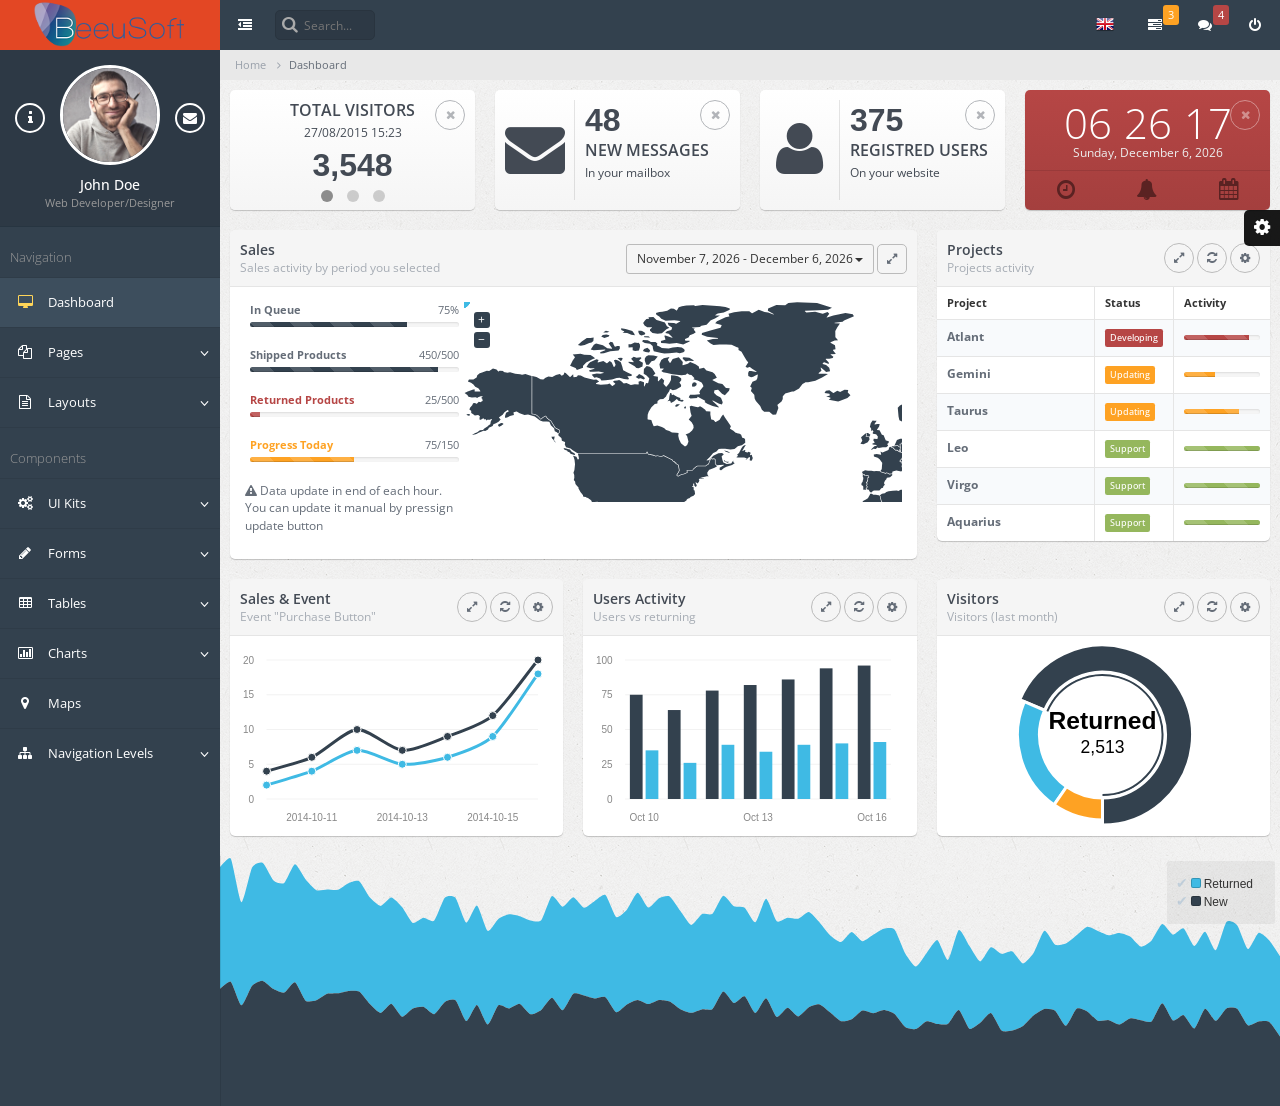
==== index.html @ 385577a8 ">" ====
<!DOCTYPE html>
<html lang="en">
    <head>        
        <!-- META SECTION -->
        <title>Atlant - Responsive Bootstrap Admin Template</title>            
        <meta http-equiv="Content-Type" content="text/html; charset=utf-8" />
        <meta http-equiv="X-UA-Compatible" content="IE=edge" />
        <meta name="viewport" content="width=device-width, initial-scale=1" />
        
        <link rel="icon" href="favicon.ico" type="image/x-icon" />
        <!-- END META SECTION -->
        
        <!-- CSS INCLUDE -->        
        <link rel="stylesheet" type="text/css" id="theme" href="css/theme-default.css"/>
        <!-- EOF CSS INCLUDE -->    
    </head>
    <body>
        <!-- START PAGE CONTAINER -->
        <div class="page-container">
            
            <!-- START PAGE SIDEBAR -->
            <div class="page-sidebar">
                <!-- START X-NAVIGATION -->
                <ul class="x-navigation">
                    <li class="xn-logo">
                        <a href="index.html">ATLANT</a>
                        <a href="#" class="x-navigation-control"></a>
                    </li>
                    <li class="xn-profile">
                        <a href="#" class="profile-mini">
                            <img src="assets/images/users/avatar.jpg" alt="John Doe"/>
                        </a>
                        <div class="profile">
                            <div class="profile-image">
                                <img src="assets/images/users/avatar.jpg" alt="John Doe"/>
                            </div>
                            <div class="profile-data">
                                <div class="profile-data-name">John Doe</div>
                                <div class="profile-data-title">Web Developer/Designer</div>
                            </div>
                            <div class="profile-controls">
                                <a href="pages-profile.html" class="profile-control-left"><span class="fa fa-info"></span></a>
                                <a href="pages-messages.html" class="profile-control-right"><span class="fa fa-envelope"></span></a>
                            </div>
                        </div>                                                                        
                    </li>
                    <li class="xn-title">Navigation</li>
                    <li class="active">
                        <a href="index.html"><span class="fa fa-desktop"></span> <span class="xn-text">Dashboard</span></a>                        
                    </li>                    
                    <li class="xn-openable">
                        <a href="#"><span class="fa fa-files-o"></span> <span class="xn-text">Pages</span></a>
                        <ul>
                            <li><a href="pages-gallery.html"><span class="fa fa-image"></span> Gallery</a></li>
                            <li><a href="pages-invoice.html"><span class="fa fa-dollar"></span> Invoice</a></li>
                            <li><a href="pages-edit-profile.html"><span class="fa fa-wrench"></span> Edit Profile</a></li>
                            <li><a href="pages-profile.html"><span class="fa fa-user"></span> Profile</a></li>
                            <li><a href="pages-address-book.html"><span class="fa fa-users"></span> Address Book</a></li>
                            <li class="xn-openable">
                                <a href="#"><span class="fa fa-clock-o"></span> Timeline</a>
                                <ul>
                                    <li><a href="pages-timeline.html"><span class="fa fa-align-center"></span> Default</a></li>
                                    <li><a href="pages-timeline-simple.html"><span class="fa fa-align-justify"></span> Full Width</a></li>
                                </ul>
                            </li>
                            <li class="xn-openable">
                                <a href="#"><span class="fa fa-envelope"></span> Mailbox</a>
                                <ul>
                                    <li><a href="pages-mailbox-inbox.html"><span class="fa fa-inbox"></span> Inbox</a></li>
                                    <li><a href="pages-mailbox-message.html"><span class="fa fa-file-text"></span> Message</a></li>
                                    <li><a href="pages-mailbox-compose.html"><span class="fa fa-pencil"></span> Compose</a></li>
                                </ul>
                            </li>
                            <li><a href="pages-messages.html"><span class="fa fa-comments"></span> Messages</a></li>
                            <li><a href="pages-calendar.html"><span class="fa fa-calendar"></span> Calendar</a></li>
                            <li><a href="pages-tasks.html"><span class="fa fa-edit"></span> Tasks</a></li>
                            <li><a href="pages-content-table.html"><span class="fa fa-columns"></span> Content Table</a></li>
                            <li><a href="pages-faq.html"><span class="fa fa-question-circle"></span> FAQ</a></li>
                            <li><a href="pages-search.html"><span class="fa fa-search"></span> Search</a></li>
                            <li class="xn-openable">
                                <a href="#"><span class="fa fa-file"></span> Blog</a>
                                
                                <ul>                                    
                                    <li><a href="pages-blog-list.html"><span class="fa fa-copy"></span> List of Posts</a></li>
                                    <li><a href="pages-blog-post.html"><span class="fa fa-file-o"></span>Single Post</a></li>
                                </ul>
                            </li>
                            <li><a href="pages-lock-screen.html"><span class="fa fa-lock"></span> Lock Screen</a></li>
                            <li class="xn-openable">
                                <a href="#"><span class="fa fa-sign-in"></span> Login</a>
                                <ul>                                                                        
                                    <li><a href="pages-login.html">Login v1</a></li>
                                    <li><a href="pages-login-v2.html">Login v2</a></li>
                                    <li><a href="pages-login-inside.html">Login v2 Inside</a></li>
                                    <li><a href="pages-login-website.html">Website Login</a></li>
                                    <li><a href="pages-login-website-light.html"> Website Login Light</a></li>
                                </ul>
                            </li>
                            <li class="xn-openable">
                                <a href="#"><span class="fa fa-plus"></span> Registration</a><div class="informer informer-danger">New!</div>
                                <ul>                                                                        
                                    <li><a href="pages-registration.html">Default</a></li>
                                    <li><a href="pages-registration-login.html">With Login</a></li>                                    
                                </ul>
                            </li>
                            <li><a href="pages-forgot-password.html"><span class="fa fa-question"></span> Forgot Password</a><div class="informer informer-danger">New!</div></li>                            
                            <li class="xn-openable">
                                <a href="#"><span class="fa fa-warning"></span> Error Pages</a>
                                <ul>                                    
                                    <li><a href="pages-error-404.html">Error 404 Sample 1</a></li>
                                    <li><a href="pages-error-404-2.html">Error 404 Sample 2</a></li>
                                    <li><a href="pages-error-500.html"> Error 500</a></li>
                                </ul>
                            </li>                            
                        </ul>
                    </li>
                    <li class="xn-openable">
                        <a href="#"><span class="fa fa-file-text-o"></span> <span class="xn-text">Layouts</span></a>
                        <ul>
                            <li><a href="layout-boxed.html">Boxed</a></li>
                            <li><a href="layout-nav-toggled.html">Navigation Toggled</a></li>
                            <li><a href="layout-nav-toggled-hover.html">Nav Toggled (Hover)</a></li>
                            <li><a href="layout-nav-toggled-item-hover.html">Nav Toggled (Item Hover)</a></li>
                            <li><a href="layout-nav-top.html">Navigation Top</a></li>
                            <li><a href="layout-nav-right.html">Navigation Right</a></li>
                            <li><a href="layout-nav-top-fixed.html">Top Navigation Fixed</a></li>
                            <li><a href="layout-nav-custom.html">Custom Navigation</a></li>
                            <li><a href="layout-nav-top-custom.html">Custom Top Navigation</a></li>
                            <li><a href="layout-frame-left.html">Frame Left Column</a></li>
                            <li><a href="layout-frame-right.html">Frame Right Column</a></li>
                            <li><a href="layout-search-left.html">Search Left Side</a></li>
                            <li><a href="layout-page-sidebar.html">Page Sidebar</a></li>
                            <li><a href="layout-page-loading.html">Page Loading</a></li>
                            <li><a href="layout-rtl.html">Layout RTL</a></li>
                            <li><a href="layout-tabbed.html">Page Tabbed</a><div class="informer informer-danger">New!</div></li>
                            <li><a href="layout-custom-header.html">Custom Header</a><div class="informer informer-danger">New!</div></li>
                            <li><a href="layout-adaptive-panels.html">Adaptive Panels</a><div class="informer informer-danger">New!</div></li>                            
                            <li><a href="blank.html">Blank Page</a></li>
                        </ul>
                    </li>
                    <li class="xn-title">Components</li>
                    <li class="xn-openable">
                        <a href="#"><span class="fa fa-cogs"></span> <span class="xn-text">UI Kits</span></a>                        
                        <ul>
                            <li><a href="ui-widgets.html"><span class="fa fa-heart"></span> Widgets</a></li>                            
                            <li><a href="ui-elements.html"><span class="fa fa-cogs"></span> Elements</a></li>
                            <li><a href="ui-buttons.html"><span class="fa fa-square-o"></span> Buttons</a></li>                            
                            <li><a href="ui-panels.html"><span class="fa fa-pencil-square-o"></span> Panels</a></li>
                            <li><a href="ui-icons.html"><span class="fa fa-magic"></span> Icons</a><div class="informer informer-warning">+679</div></li>
                            <li><a href="ui-typography.html"><span class="fa fa-pencil"></span> Typography</a></li>
                            <li><a href="ui-portlet.html"><span class="fa fa-th"></span> Portlet</a></li>
                            <li><a href="ui-sliders.html"><span class="fa fa-arrows-h"></span> Sliders</a></li>
                            <li><a href="ui-alerts-popups.html"><span class="fa fa-warning"></span> Alerts & Popups</a></li>                            
                            <li><a href="ui-lists.html"><span class="fa fa-list-ul"></span> Lists</a></li>
                            <li><a href="ui-tour.html"><span class="fa fa-random"></span> Tour</a></li>
                            <li><a href="ui-nestable.html"><span class="fa fa-sitemap"></span> Nestable List</a></li>
                            <li><a href="ui-autocomplete.html"><span class="fa fa-search-plus"></span> Autocomplete</a></li>
                            <li><a href="ui-slide-menu.html"><span class="fa fa-angle-right"></span> Slide Menu</a><div class="informer informer-danger">New!</div></li>
                        </ul>
                    </li>                    
                    <li class="xn-openable">
                        <a href="#"><span class="fa fa-pencil"></span> <span class="xn-text">Forms</span></a>
                        <ul>
                            <li class="xn-openable">
                                <a href="form-layouts-two-column.html"><span class="fa fa-tasks"></span> Form Layouts</a>                                
                                <ul>
                                    <li><a href="form-layouts-one-column.html"><span class="fa fa-align-justify"></span> One Column</a></li>
                                    <li><a href="form-layouts-two-column.html"><span class="fa fa-th-large"></span> Two Column</a></li>
                                    <li><a href="form-layouts-tabbed.html"><span class="fa fa-table"></span> Tabbed</a></li>
                                    <li><a href="form-layouts-separated.html"><span class="fa fa-th-list"></span> Separated Rows</a></li>
                                </ul> 
                            </li>
                            <li><a href="form-elements.html"><span class="fa fa-file-text-o"></span> Elements</a></li>
                            <li><a href="form-validation.html"><span class="fa fa-list-alt"></span> Validation</a></li>
                            <li><a href="form-wizards.html"><span class="fa fa-arrow-right"></span> Wizards</a></li>
                            <li><a href="form-editors.html"><span class="fa fa-text-width"></span> WYSIWYG Editors</a></li>
                            <li><a href="form-file-handling.html"><span class="fa fa-floppy-o"></span> File Handling</a></li>
                        </ul>
                    </li>
                    <li class="xn-openable">
                        <a href="tables.html"><span class="fa fa-table"></span> <span class="xn-text">Tables</span></a>
                        <ul>                            
                            <li><a href="table-basic.html"><span class="fa fa-align-justify"></span> Basic</a></li>
                            <li><a href="table-datatables.html"><span class="fa fa-sort-alpha-desc"></span> Data Tables</a></li>
                            <li><a href="table-export.html"><span class="fa fa-download"></span> Export Tables</a></li>                            
                        </ul>
                    </li>
                    <li class="xn-openable">
                        <a href="#"><span class="fa fa-bar-chart-o"></span> <span class="xn-text">Charts</span></a>
                        <ul>
                            <li><a href="charts-morris.html">Morris</a></li>
                            <li><a href="charts-nvd3.html">NVD3</a></li>
                            <li><a href="charts-rickshaw.html">Rickshaw</a></li>
                            <li><a href="charts-other.html">Other</a></li>
                        </ul>
                    </li>                    
                    <li>
                        <a href="maps.html"><span class="fa fa-map-marker"></span> <span class="xn-text">Maps</span></a>
                    </li>                    
                    <li class="xn-openable">
                        <a href="#"><span class="fa fa-sitemap"></span> <span class="xn-text">Navigation Levels</span></a>
                        <ul>                            
                            <li class="xn-openable">
                                <a href="#">Second Level</a>
                                <ul>
                                    <li class="xn-openable">
                                        <a href="#">Third Level</a>
                                        <ul>
                                            <li class="xn-openable">
                                                <a href="#">Fourth Level</a>
                                                <ul>
                                                    <li><a href="#">Fifth Level</a></li>
                                                </ul>
                                            </li>
                                        </ul>
                                    </li>
                                </ul>
                            </li>                            
                        </ul>
                    </li>
                    
                </ul>
                <!-- END X-NAVIGATION -->
            </div>
            <!-- END PAGE SIDEBAR -->
            
            <!-- PAGE CONTENT -->
            <div class="page-content">
                
                <!-- START X-NAVIGATION VERTICAL -->
                <ul class="x-navigation x-navigation-horizontal x-navigation-panel">
                    <!-- TOGGLE NAVIGATION -->
                    <li class="xn-icon-button">
                        <a href="#" class="x-navigation-minimize"><span class="fa fa-dedent"></span></a>
                    </li>
                    <!-- END TOGGLE NAVIGATION -->
                    <!-- SEARCH -->
                    <li class="xn-search">
                        <form role="form">
                            <input type="text" name="search" placeholder="Search..."/>
                        </form>
                    </li>   
                    <!-- END SEARCH -->                    
                    <!-- POWER OFF -->
                    <li class="xn-icon-button pull-right last">
                        <a href="#"><span class="fa fa-power-off"></span></a>
                        <ul class="xn-drop-left animated zoomIn">
                            <li><a href="pages-lock-screen.html"><span class="fa fa-lock"></span> Lock Screen</a></li>
                            <li><a href="#" class="mb-control" data-box="#mb-signout"><span class="fa fa-sign-out"></span> Sign Out</a></li>
                        </ul>                        
                    </li> 
                    <!-- END POWER OFF -->                    
                    <!-- MESSAGES -->
                    <li class="xn-icon-button pull-right">
                        <a href="#"><span class="fa fa-comments"></span></a>
                        <div class="informer informer-danger">4</div>
                        <div class="panel panel-primary animated zoomIn xn-drop-left xn-panel-dragging">
                            <div class="panel-heading">
                                <h3 class="panel-title"><span class="fa fa-comments"></span> Messages</h3>                                
                                <div class="pull-right">
                                    <span class="label label-danger">4 new</span>
                                </div>
                            </div>
                            <div class="panel-body list-group list-group-contacts scroll" style="height: 200px;">
                                <a href="#" class="list-group-item">
                                    <div class="list-group-status status-online"></div>
                                    <img src="assets/images/users/user2.jpg" class="pull-left" alt="John Doe"/>
                                    <span class="contacts-title">John Doe</span>
                                    <p>Praesent placerat tellus id augue condimentum</p>
                                </a>
                                <a href="#" class="list-group-item">
                                    <div class="list-group-status status-away"></div>
                                    <img src="assets/images/users/user.jpg" class="pull-left" alt="Dmitry Ivaniuk"/>
                                    <span class="contacts-title">Dmitry Ivaniuk</span>
                                    <p>Donec risus sapien, sagittis et magna quis</p>
                                </a>
                                <a href="#" class="list-group-item">
                                    <div class="list-group-status status-away"></div>
                                    <img src="assets/images/users/user3.jpg" class="pull-left" alt="Nadia Ali"/>
                                    <span class="contacts-title">Nadia Ali</span>
                                    <p>Mauris vel eros ut nunc rhoncus cursus sed</p>
                                </a>
                                <a href="#" class="list-group-item">
                                    <div class="list-group-status status-offline"></div>
                                    <img src="assets/images/users/user6.jpg" class="pull-left" alt="Darth Vader"/>
                                    <span class="contacts-title">Darth Vader</span>
                                    <p>I want my money back!</p>
                                </a>
                            </div>     
                            <div class="panel-footer text-center">
                                <a href="pages-messages.html">Show all messages</a>
                            </div>                            
                        </div>                        
                    </li>
                    <!-- END MESSAGES -->
                    <!-- TASKS -->
                    <li class="xn-icon-button pull-right">
                        <a href="#"><span class="fa fa-tasks"></span></a>
                        <div class="informer informer-warning">3</div>
                        <div class="panel panel-primary animated zoomIn xn-drop-left xn-panel-dragging">
                            <div class="panel-heading">
                                <h3 class="panel-title"><span class="fa fa-tasks"></span> Tasks</h3>                                
                                <div class="pull-right">
                                    <span class="label label-warning">3 active</span>
                                </div>
                            </div>
                            <div class="panel-body list-group scroll" style="height: 200px;">                                
                                <a class="list-group-item" href="#">
                                    <strong>Phasellus augue arcu, elementum</strong>
                                    <div class="progress progress-small progress-striped active">
                                        <div class="progress-bar progress-bar-danger" role="progressbar" aria-valuenow="50" aria-valuemin="0" aria-valuemax="100" style="width: 50%;">50%</div>
                                    </div>
                                    <small class="text-muted">John Doe, 25 Sep 2015 / 50%</small>
                                </a>
                                <a class="list-group-item" href="#">
                                    <strong>Aenean ac cursus</strong>
                                    <div class="progress progress-small progress-striped active">
                                        <div class="progress-bar progress-bar-warning" role="progressbar" aria-valuenow="80" aria-valuemin="0" aria-valuemax="100" style="width: 80%;">80%</div>
                                    </div>
                                    <small class="text-muted">Dmitry Ivaniuk, 24 Sep 2015 / 80%</small>
                                </a>
                                <a class="list-group-item" href="#">
                                    <strong>Lorem ipsum dolor</strong>
                                    <div class="progress progress-small progress-striped active">
                                        <div class="progress-bar progress-bar-success" role="progressbar" aria-valuenow="95" aria-valuemin="0" aria-valuemax="100" style="width: 95%;">95%</div>
                                    </div>
                                    <small class="text-muted">John Doe, 23 Sep 2015 / 95%</small>
                                </a>
                                <a class="list-group-item" href="#">
                                    <strong>Cras suscipit ac quam at tincidunt.</strong>
                                    <div class="progress progress-small">
                                        <div class="progress-bar" role="progressbar" aria-valuenow="100" aria-valuemin="0" aria-valuemax="100" style="width: 100%;">100%</div>
                                    </div>
                                    <small class="text-muted">John Doe, 21 Sep 2015 /</small><small class="text-success"> Done</small>
                                </a>                                
                            </div>     
                            <div class="panel-footer text-center">
                                <a href="pages-tasks.html">Show all tasks</a>
                            </div>                            
                        </div>                        
                    </li>
                    <!-- END TASKS -->
                    <!-- LANG BAR -->
                    <li class="xn-icon-button pull-right">
                        <a href="#"><span class="flag flag-gb"></span></a>
                        <ul class="xn-drop-left xn-drop-white animated zoomIn">
                            <li><a href="#"><span class="flag flag-gb"></span> English</a></li>
                            <li><a href="#"><span class="flag flag-de"></span> Deutsch</a></li>
                            <li><a href="#"><span class="flag flag-cn"></span> Chinese</a></li>
                        </ul>                        
                    </li> 
                    <!-- END LANG BAR -->
                </ul>
                <!-- END X-NAVIGATION VERTICAL -->                     

                <!-- START BREADCRUMB -->
                <ul class="breadcrumb">
                    <li><a href="#">Home</a></li>                    
                    <li class="active">Dashboard</li>
                </ul>
                <!-- END BREADCRUMB -->                       
                
                <!-- PAGE CONTENT WRAPPER -->
                <div class="page-content-wrap">
                    
                    <!-- START WIDGETS -->                    
                    <div class="row">
                        <div class="col-md-3">
                            
                            <!-- START WIDGET SLIDER -->
                            <div class="widget widget-default widget-carousel">
                                <div class="owl-carousel" id="owl-example">
                                    <div>                                    
                                        <div class="widget-title">Total Visitors</div>                                                                        
                                        <div class="widget-subtitle">27/08/2015 15:23</div>
                                        <div class="widget-int">3,548</div>
                                    </div>
                                    <div>                                    
                                        <div class="widget-title">Returned</div>
                                        <div class="widget-subtitle">Visitors</div>
                                        <div class="widget-int">1,695</div>
                                    </div>
                                    <div>                                    
                                        <div class="widget-title">New</div>
                                        <div class="widget-subtitle">Visitors</div>
                                        <div class="widget-int">1,977</div>
                                    </div>
                                </div>                            
                                <div class="widget-controls">                                
                                    <a href="#" class="widget-control-right widget-remove" data-toggle="tooltip" data-placement="top" title="Remove Widget"><span class="fa fa-times"></span></a>
                                </div>                             
                            </div>         
                            <!-- END WIDGET SLIDER -->
                            
                        </div>
                        <div class="col-md-3">
                            
                            <!-- START WIDGET MESSAGES -->
                            <div class="widget widget-default widget-item-icon" onclick="location.href='pages-messages.html';">
                                <div class="widget-item-left">
                                    <span class="fa fa-envelope"></span>
                                </div>                             
                                <div class="widget-data">
                                    <div class="widget-int num-count">48</div>
                                    <div class="widget-title">New messages</div>
                                    <div class="widget-subtitle">In your mailbox</div>
                                </div>      
                                <div class="widget-controls">                                
                                    <a href="#" class="widget-control-right widget-remove" data-toggle="tooltip" data-placement="top" title="Remove Widget"><span class="fa fa-times"></span></a>
                                </div>
                            </div>                            
                            <!-- END WIDGET MESSAGES -->
                            
                        </div>
                        <div class="col-md-3">
                            
                            <!-- START WIDGET REGISTRED -->
                            <div class="widget widget-default widget-item-icon" onclick="location.href='pages-address-book.html';">
                                <div class="widget-item-left">
                                    <span class="fa fa-user"></span>
                                </div>
                                <div class="widget-data">
                                    <div class="widget-int num-count">375</div>
                                    <div class="widget-title">Registred users</div>
                                    <div class="widget-subtitle">On your website</div>
                                </div>
                                <div class="widget-controls">                                
                                    <a href="#" class="widget-control-right widget-remove" data-toggle="tooltip" data-placement="top" title="Remove Widget"><span class="fa fa-times"></span></a>
                                </div>                            
                            </div>                            
                            <!-- END WIDGET REGISTRED -->
                            
                        </div>
                        <div class="col-md-3">
                            
                            <!-- START WIDGET CLOCK -->
                            <div class="widget widget-danger widget-padding-sm">
                                <div class="widget-big-int plugin-clock">00:00</div>                            
                                <div class="widget-subtitle plugin-date">Loading...</div>
                                <div class="widget-controls">                                
                                    <a href="#" class="widget-control-right widget-remove" data-toggle="tooltip" data-placement="left" title="Remove Widget"><span class="fa fa-times"></span></a>
                                </div>                            
                                <div class="widget-buttons widget-c3">
                                    <div class="col">
                                        <a href="#"><span class="fa fa-clock-o"></span></a>
                                    </div>
                                    <div class="col">
                                        <a href="#"><span class="fa fa-bell"></span></a>
                                    </div>
                                    <div class="col">
                                        <a href="#"><span class="fa fa-calendar"></span></a>
                                    </div>
                                </div>                            
                            </div>                        
                            <!-- END WIDGET CLOCK -->
                            
                        </div>
                    </div>
                    <!-- END WIDGETS -->                    
                    
                    <div class="row">
                        <div class="col-md-8">
                            
                            <!-- START SALES BLOCK -->
                            <div class="panel panel-default">
                                <div class="panel-heading">
                                    <div class="panel-title-box">
                                        <h3>Sales</h3>
                                        <span>Sales activity by period you selected</span>
                                    </div>                                     
                                    <ul class="panel-controls panel-controls-title">                                        
                                        <li>
                                            <div id="reportrange" class="dtrange">                                            
                                                <span></span><b class="caret"></b>
                                            </div>                                     
                                        </li>                                
                                        <li><a href="#" class="panel-fullscreen rounded"><span class="fa fa-expand"></span></a></li>
                                    </ul>                                    
                                    
                                </div>
                                <div class="panel-body">                                    
                                    <div class="row stacked">
                                        <div class="col-md-4">                                            
                                            <div class="progress-list">                                               
                                                <div class="pull-left"><strong>In Queue</strong></div>
                                                <div class="pull-right">75%</div>                                                
                                                <div class="progress progress-small progress-striped active">
                                                    <div class="progress-bar progress-bar-primary" role="progressbar" aria-valuenow="50" aria-valuemin="0" aria-valuemax="100" style="width: 75%;">75%</div>
                                                </div>
                                            </div>
                                            <div class="progress-list">                                               
                                                <div class="pull-left"><strong>Shipped Products</strong></div>
                                                <div class="pull-right">450/500</div>                                                
                                                <div class="progress progress-small progress-striped active">
                                                    <div class="progress-bar progress-bar-primary" role="progressbar" aria-valuenow="50" aria-valuemin="0" aria-valuemax="100" style="width: 90%;">90%</div>
                                                </div>
                                            </div>
                                            <div class="progress-list">                                               
                                                <div class="pull-left"><strong class="text-danger">Returned Products</strong></div>
                                                <div class="pull-right">25/500</div>                                                
                                                <div class="progress progress-small progress-striped active">
                                                    <div class="progress-bar progress-bar-danger" role="progressbar" aria-valuenow="50" aria-valuemin="0" aria-valuemax="100" style="width: 5%;">5%</div>
                                                </div>
                                            </div>
                                            <div class="progress-list">                                               
                                                <div class="pull-left"><strong class="text-warning">Progress Today</strong></div>
                                                <div class="pull-right">75/150</div>                                                
                                                <div class="progress progress-small progress-striped active">
                                                    <div class="progress-bar progress-bar-warning" role="progressbar" aria-valuenow="50" aria-valuemin="0" aria-valuemax="100" style="width: 50%;">50%</div>
                                                </div>
                                            </div>
                                            <p><span class="fa fa-warning"></span> Data update in end of each hour. You can update it manual by pressign update button</p>
                                        </div>
                                        <div class="col-md-8">
                                            <div id="dashboard-map-seles" style="width: 100%; height: 200px"></div>
                                        </div>
                                    </div>                                    
                                </div>
                            </div>
                            <!-- END SALES BLOCK -->
                            
                        </div>
                        <div class="col-md-4">
                            
                            <!-- START PROJECTS BLOCK -->
                            <div class="panel panel-default">
                                <div class="panel-heading">
                                    <div class="panel-title-box">
                                        <h3>Projects</h3>
                                        <span>Projects activity</span>
                                    </div>                                    
                                    <ul class="panel-controls" style="margin-top: 2px;">
                                        <li><a href="#" class="panel-fullscreen"><span class="fa fa-expand"></span></a></li>
                                        <li><a href="#" class="panel-refresh"><span class="fa fa-refresh"></span></a></li>
                                        <li class="dropdown">
                                            <a href="#" class="dropdown-toggle" data-toggle="dropdown"><span class="fa fa-cog"></span></a>                                        
                                            <ul class="dropdown-menu">
                                                <li><a href="#" class="panel-collapse"><span class="fa fa-angle-down"></span> Collapse</a></li>
                                                <li><a href="#" class="panel-remove"><span class="fa fa-times"></span> Remove</a></li>
                                            </ul>                                        
                                        </li>                                        
                                    </ul>
                                </div>
                                <div class="panel-body panel-body-table">
                                    
                                    <div class="table-responsive">
                                        <table class="table table-bordered table-striped">
                                            <thead>
                                                <tr>
                                                    <th width="50%">Project</th>
                                                    <th width="20%">Status</th>
                                                    <th width="30%">Activity</th>
                                                </tr>
                                            </thead>
                                            <tbody>
                                                <tr>
                                                    <td><strong>Atlant</strong></td>
                                                    <td><span class="label label-danger">Developing</span></td>
                                                    <td>
                                                        <div class="progress progress-small progress-striped active">
                                                            <div class="progress-bar progress-bar-danger" role="progressbar" aria-valuenow="50" aria-valuemin="0" aria-valuemax="100" style="width: 85%;">85%</div>
                                                        </div>
                                                    </td>
                                                </tr>
                                                <tr>
                                                    <td><strong>Gemini</strong></td>
                                                    <td><span class="label label-warning">Updating</span></td>
                                                    <td>
                                                        <div class="progress progress-small progress-striped active">
                                                            <div class="progress-bar progress-bar-warning" role="progressbar" aria-valuenow="50" aria-valuemin="0" aria-valuemax="100" style="width: 40%;">40%</div>
                                                        </div>
                                                    </td>
                                                </tr>                                                
                                                <tr>
                                                    <td><strong>Taurus</strong></td>
                                                    <td><span class="label label-warning">Updating</span></td>
                                                    <td>
                                                        <div class="progress progress-small progress-striped active">
                                                            <div class="progress-bar progress-bar-warning" role="progressbar" aria-valuenow="50" aria-valuemin="0" aria-valuemax="100" style="width: 72%;">72%</div>
                                                        </div>
                                                    </td>
                                                </tr>
                                                <tr>
                                                    <td><strong>Leo</strong></td>
                                                    <td><span class="label label-success">Support</span></td>
                                                    <td>
                                                        <div class="progress progress-small progress-striped active">
                                                            <div class="progress-bar progress-bar-success" role="progressbar" aria-valuenow="50" aria-valuemin="0" aria-valuemax="100" style="width: 100%;">100%</div>
                                                        </div>
                                                    </td>
                                                </tr>
                                                <tr>
                                                    <td><strong>Virgo</strong></td>
                                                    <td><span class="label label-success">Support</span></td>
                                                    <td>
                                                        <div class="progress progress-small progress-striped active">
                                                            <div class="progress-bar progress-bar-success" role="progressbar" aria-valuenow="50" aria-valuemin="0" aria-valuemax="100" style="width: 100%;">100%</div>
                                                        </div>
                                                    </td>
                                                </tr>                                                
                                                <tr>
                                                    <td><strong>Aquarius</strong></td>
                                                    <td><span class="label label-success">Support</span></td>
                                                    <td>
                                                        <div class="progress progress-small progress-striped active">
                                                            <div class="progress-bar progress-bar-success" role="progressbar" aria-valuenow="50" aria-valuemin="0" aria-valuemax="100" style="width: 100%;">100%</div>
                                                        </div>
                                                    </td>
                                                </tr>
                                            </tbody>
                                        </table>
                                    </div>
                                    
                                </div>
                            </div>
                            <!-- END PROJECTS BLOCK -->
                            
                        </div>
                    </div>
                    
                    <div class="row">
                        <div class="col-md-4">
                            
                            <!-- START SALES & EVENTS BLOCK -->
                            <div class="panel panel-default">
                                <div class="panel-heading">
                                    <div class="panel-title-box">
                                        <h3>Sales & Event</h3>
                                        <span>Event "Purchase Button"</span>
                                    </div>
                                    <ul class="panel-controls" style="margin-top: 2px;">
                                        <li><a href="#" class="panel-fullscreen"><span class="fa fa-expand"></span></a></li>
                                        <li><a href="#" class="panel-refresh"><span class="fa fa-refresh"></span></a></li>
                                        <li class="dropdown">
                                            <a href="#" class="dropdown-toggle" data-toggle="dropdown"><span class="fa fa-cog"></span></a>                                        
                                            <ul class="dropdown-menu">
                                                <li><a href="#" class="panel-collapse"><span class="fa fa-angle-down"></span> Collapse</a></li>
                                                <li><a href="#" class="panel-remove"><span class="fa fa-times"></span> Remove</a></li>
                                            </ul>                                        
                                        </li>                                        
                                    </ul>
                                </div>
                                <div class="panel-body padding-0">
                                    <div class="chart-holder" id="dashboard-line-1" style="height: 200px;"></div>
                                </div>
                            </div>
                            <!-- END SALES & EVENTS BLOCK -->
                            
                        </div>
                        <div class="col-md-4">
                            
                            <!-- START USERS ACTIVITY BLOCK -->
                            <div class="panel panel-default">
                                <div class="panel-heading">
                                    <div class="panel-title-box">
                                        <h3>Users Activity</h3>
                                        <span>Users vs returning</span>
                                    </div>                                    
                                    <ul class="panel-controls" style="margin-top: 2px;">
                                        <li><a href="#" class="panel-fullscreen"><span class="fa fa-expand"></span></a></li>
                                        <li><a href="#" class="panel-refresh"><span class="fa fa-refresh"></span></a></li>
                                        <li class="dropdown">
                                            <a href="#" class="dropdown-toggle" data-toggle="dropdown"><span class="fa fa-cog"></span></a>                                        
                                            <ul class="dropdown-menu">
                                                <li><a href="#" class="panel-collapse"><span class="fa fa-angle-down"></span> Collapse</a></li>
                                                <li><a href="#" class="panel-remove"><span class="fa fa-times"></span> Remove</a></li>
                                            </ul>                                        
                                        </li>                                        
                                    </ul>                                    
                                </div>                                
                                <div class="panel-body padding-0">
                                    <div class="chart-holder" id="dashboard-bar-1" style="height: 200px;"></div>
                                </div>                                    
                            </div>
                            <!-- END USERS ACTIVITY BLOCK -->
                            
                        </div>
                        <div class="col-md-4">
                            
                            <!-- START VISITORS BLOCK -->
                            <div class="panel panel-default">
                                <div class="panel-heading">
                                    <div class="panel-title-box">
                                        <h3>Visitors</h3>
                                        <span>Visitors (last month)</span>
                                    </div>
                                    <ul class="panel-controls" style="margin-top: 2px;">
                                        <li><a href="#" class="panel-fullscreen"><span class="fa fa-expand"></span></a></li>
                                        <li><a href="#" class="panel-refresh"><span class="fa fa-refresh"></span></a></li>
                                        <li class="dropdown">
                                            <a href="#" class="dropdown-toggle" data-toggle="dropdown"><span class="fa fa-cog"></span></a>                                        
                                            <ul class="dropdown-menu">
                                                <li><a href="#" class="panel-collapse"><span class="fa fa-angle-down"></span> Collapse</a></li>
                                                <li><a href="#" class="panel-remove"><span class="fa fa-times"></span> Remove</a></li>
                                            </ul>                                        
                                        </li>                                        
                                    </ul>
                                </div>
                                <div class="panel-body padding-0">
                                    <div class="chart-holder" id="dashboard-donut-1" style="height: 200px;"></div>
                                </div>
                            </div>
                            <!-- END VISITORS BLOCK -->
                            
                        </div>
                    </div>
                    
                    <!-- START DASHBOARD CHART -->
                    <div class="block-full-width">
                        <div id="dashboard-chart" style="height: 250px; width: 100%; float: left;"></div>
                        <div class="chart-legend">
                            <div id="dashboard-legend"></div>
                        </div>                                                
                    </div>                    
                    <!-- END DASHBOARD CHART -->
                    
                </div>
                <!-- END PAGE CONTENT WRAPPER -->                                
            </div>            
            <!-- END PAGE CONTENT -->
        </div>
        <!-- END PAGE CONTAINER -->

        <!-- MESSAGE BOX-->
        <div class="message-box animated fadeIn" data-sound="alert" id="mb-signout">
            <div class="mb-container">
                <div class="mb-middle">
                    <div class="mb-title"><span class="fa fa-sign-out"></span> Log <strong>Out</strong> ?</div>
                    <div class="mb-content">
                        <p>Are you sure you want to log out?</p>                    
                        <p>Press No if youwant to continue work. Press Yes to logout current user.</p>
                    </div>
                    <div class="mb-footer">
                        <div class="pull-right">
                            <a href="pages-login.html" class="btn btn-success btn-lg">Yes</a>
                            <button class="btn btn-default btn-lg mb-control-close">No</button>
                        </div>
                    </div>
                </div>
            </div>
        </div>
        <!-- END MESSAGE BOX-->

        <!-- START PRELOADS -->
        <audio id="audio-alert" src="audio/alert.mp3" preload="auto"></audio>
        <audio id="audio-fail" src="audio/fail.mp3" preload="auto"></audio>
        <!-- END PRELOADS -->                  
        
    <!-- START SCRIPTS -->
        <!-- START PLUGINS -->
        <script type="text/javascript" src="js/plugins/jquery/jquery.min.js"></script>
        <script type="text/javascript" src="js/plugins/jquery/jquery-ui.min.js"></script>
        <script type="text/javascript" src="js/plugins/bootstrap/bootstrap.min.js"></script>        
        <!-- END PLUGINS -->

        <!-- START THIS PAGE PLUGINS-->        
        <script type='text/javascript' src='js/plugins/icheck/icheck.min.js'></script>        
        <script type="text/javascript" src="js/plugins/mcustomscrollbar/jquery.mCustomScrollbar.min.js"></script>
        <script type="text/javascript" src="js/plugins/scrolltotop/scrolltopcontrol.js"></script>
        
        <script type="text/javascript" src="js/plugins/morris/raphael-min.js"></script>
        <script type="text/javascript" src="js/plugins/morris/morris.min.js"></script>       
        <script type="text/javascript" src="js/plugins/rickshaw/d3.v3.js"></script>
        <script type="text/javascript" src="js/plugins/rickshaw/rickshaw.min.js"></script>
        <script type='text/javascript' src='js/plugins/jvectormap/jquery-jvectormap-1.2.2.min.js'></script>
        <script type='text/javascript' src='js/plugins/jvectormap/jquery-jvectormap-world-mill-en.js'></script>                
        <script type='text/javascript' src='js/plugins/bootstrap/bootstrap-datepicker.js'></script>                
        <script type="text/javascript" src="js/plugins/owl/owl.carousel.min.js"></script>                 
        
        <script type="text/javascript" src="js/plugins/moment.min.js"></script>
        <script type="text/javascript" src="js/plugins/daterangepicker/daterangepicker.js"></script>
        <!-- END THIS PAGE PLUGINS-->        

        <!-- START TEMPLATE -->
        <script type="text/javascript" src="js/settings.js"></script>
        
        <script type="text/javascript" src="js/plugins.js"></script>        
        <script type="text/javascript" src="js/actions.js"></script>
        
        <script type="text/javascript" src="js/demo_dashboard.js"></script>
        <!-- END TEMPLATE -->
    <!-- END SCRIPTS -->         
    </body>
</html>
---- css/theme-default.css ----
@charset "UTF-8";

@import url(http://fonts.googleapis.com/css?family=Open+Sans:300italic,400italic,600italic,700italic,400,300,500,600,700&subset=latin,latin-ext);
@import "jquery/jquery-ui.min.css";
@import "bootstrap/bootstrap.min.css";
@import "fontawesome/font-awesome.min.css";
@import "summernote/summernote.css";
@import "codemirror/codemirror.css";
@import "nvd3/nv.d3.css";
@import "mcustomscrollbar/jquery.mCustomScrollbar.css";
@import "fullcalendar/fullcalendar.css";
@import "blueimp/blueimp-gallery.min.css";
@import "rickshaw/rickshaw.css";
@import "dropzone/dropzone.css";
@import "introjs/introjs.min.css";
@import "animate/animate.min.css";

.clearfix {
  zoom: 1;
}
.clearfix:before,
.clearfix:after {
  content: "";
  display: table;
}
.clearfix:after {
  clear: both;
}
.background-colorful {
  background: linear-gradient(left, #b64645 0%, #fea223 50%, #95b75d 100%);
  background: -o-linear-gradient(left, #b64645 0%, #fea223 50%, #95b75d 100%);
  background: -moz-linear-gradient(left, #b64645 0%, #fea223 50%, #95b75d 100%);
  background: -webkit-linear-gradient(left, #b64645 0%, #fea223 50%, #95b75d 100%);
  background: -ms-linear-gradient(left, #b64645 0%, #fea223 50%, #95b75d 100%);
  background: -webkit-gradient(linear, left top, right top, color-stop(0, #b64645), color-stop(0.5, #fea223), color-stop(1, #95b75d));
}
/* EOF PREDEFINED CLASSES */
html * {
  outline: none !important;
}
html,
body {
  min-height: 100%;
  padding: 0px;
  margin: 0px;
  background: #f5f5f5 url('../img/bg.png') left top repeat;
  position: relative;
  font-family: 'Open Sans', sans-serif;
  font-size: 12px;
  color: #656d78;
  overflow-x: hidden;
}
.body-full-height {
  height: 100%;
}
.body-full-height body {
  height: 100%;
}
.row {
  margin-left: 0px;
  margin-right: 0px;
}
.row [class^='col-xs-'],
.row [class^='col-sm-'],
.row [class^='col-md-'],
.row [class^='col-lg-'] {
  min-height: 1px;
  padding-left: 10px;
  padding-right: 10px;
}
.row.stacked [class^='col-xs-'],
.row.stacked [class^='col-sm-'],
.row.stacked [class^='col-md-'],
.row.stacked [class^='col-lg-'] {
  padding-left: 0px;
  padding-right: 0px;
}
/* PAGE CONTAINER */
.page-container {
  width: 100%;
  float: left;
  min-height: 100%;
  position: relative;
  background: #33414e;
  -webkit-transition: all 200ms ease;
  -moz-transition: all 200ms ease;
  -ms-transition: all 200ms ease;
  -o-transition: all 200ms ease;
  transition: all 200ms ease;
  /* SIDEBAR */
  /* END SIDEBAR */
  /* CONTENT */
  /* END CONTENT */
  /* RTL CONTENT MODE */
  /* END RTL CONTENT MODE */
}
.page-container .page-sidebar {
  width: 220px;
  float: left;
  position: relative;
  z-index: 3;
}
.page-container .page-sidebar.page-sidebar-fixed {
  position: fixed;
}
.page-container.page-container-wide .page-sidebar {
  width: 50px;
}
.page-container .page-content {
  min-height: 100%;
  margin-left: 220px;
  background: #f5f5f5 url('../img/bg.png') left top repeat;
  position: relative;
  zoom: 1;
}
.page-container .page-content:before,
.page-container .page-content:after {
  content: "";
  display: table;
}
.page-container .page-content:after {
  clear: both;
}
.page-container .page-content .content-frame {
  float: left;
  width: 100%;
  position: relative;
  background: #f5f5f5 url('../img/bg.png') left top repeat;
}
.page-container .page-content .content-frame .content-frame-top {
  float: left;
  width: 100%;
  line-height: 30px;
  padding: 13px 15px 15px;
  background: rgba(0, 0, 0, 0.02);
  border-bottom: 1px solid #DDD;
  border-top: 1px solid #DDD;
}
.page-container .page-content .content-frame .content-frame-top .page-title {
  padding: 0px;
  width: auto;
}
.page-container .page-content .content-frame .content-frame-top .page-title h2 {
  margin-bottom: 0px;
  font-size: 22px;
}
.page-container .page-content .content-frame .content-frame-left {
  float: left;
  width: 300px;
  padding: 10px;
  min-height: 100%;
  background: rgba(0, 0, 0, 0.02);
  border-right: 1px solid #DDD;
}
.page-container .page-content .content-frame .content-frame-left.padding-0 {
  padding: 0px;
}
.page-container .page-content .content-frame .content-frame-left .block {
  padding: 0px;
  margin-bottom: 20px;
}
.page-container .page-content .content-frame .content-frame-left h4 {
  margin-top: 10px;
}
.page-container .page-content .content-frame .content-frame-left > .form-group {
  margin-bottom: 20px;
}
.page-container .page-content .content-frame .content-frame-right {
  float: right;
  width: 300px;
  padding: 10px;
  min-height: 100%;
  background: rgba(0, 0, 0, 0.02);
  border-left: 1px solid #DDD;
}
.page-container .page-content .content-frame .content-frame-right.padding-0 {
  padding: 0px;
}
.page-container .page-content .content-frame .content-frame-right.padding-0 .block {
  padding: 10px;
}
.page-container .page-content .content-frame .content-frame-right h4 {
  margin-top: 10px;
}
.page-container .page-content .content-frame .content-frame-right .block {
  padding: 0px;
  margin-bottom: 20px;
}
.page-container .page-content .content-frame .content-frame-right > .form-group {
  margin-bottom: 20px;
}
.page-container .page-content .content-frame .content-frame-body {
  padding: 70px 10px 10px 10px;
  margin-left: 300px;
}
.page-container .page-content .content-frame .content-frame-body.content-frame-body-left {
  margin-left: 0px;
  margin-right: 300px;
}
.page-container .page-content .content-frame .content-frame-left-toggle,
.page-container .page-content .content-frame .content-frame-right-toggle {
  display: none;
  margin-left: 5px;
}
.page-container .page-content .page-content-wrap {
  float: left;
  width: 100%;
}
.page-container.page-container-wide .page-content {
  margin-left: 50px;
}
.page-container.page-navigation-toggled .page-content,
.page-container.page-navigation-toggled-hover .page-content {
  margin-left: 50px;
}
.page-container.page-mode-rtl .page-sidebar {
  float: right;
}
.page-container.page-mode-rtl .page-sidebar.page-sidebar-fixed {
  right: 0px;
}
.page-container.page-mode-rtl .page-content {
  margin-left: 0px;
  margin-right: 220px;
}
.page-container.page-mode-rtl.page-container-wide .page-content {
  margin-right: 50px;
}
.page-container.page-navigation-top .page-content {
  margin-left: 0px;
}
.page-container.page-navigation-top .page-content-header {
  -moz-border-radius: 5px 5px 0px 0px;
  -webkit-border-radius: 5px 5px 0px 0px;
  border-radius: 5px 5px 0px 0px;
}
.page-container.page-navigation-top-fixed .x-navigation.x-navigation-horizontal {
  position: fixed;
  padding-right: 220px;
  top: 0px;
}
.page-container.page-navigation-top-fixed .page-content {
  padding-top: 50px;
}
.page-container.page-navigation-top-fixed.page-navigation-toggled .x-navigation.x-navigation-horizontal {
  padding-right: 50px;
}
.page-container.page-navigation-toggled-hover .page-sidebar {
  position: absolute;
  background: #33414e;
  min-height: 100%;
}
body.page-container-boxed {
  background: url("../img/backgrounds/wall_1.jpg") left top no-repeat fixed;
  padding: 20px 0px;
}
body.page-container-boxed .page-container {
  width: 1200px;
  float: none;
  margin: 0px auto;
  -moz-box-shadow: 1px 1px 2px 0px rgba(0, 0, 0, 0.2);
  -webkit-box-shadow: 1px 1px 2px 0px rgba(0, 0, 0, 0.2);
  box-shadow: 1px 1px 2px 0px rgba(0, 0, 0, 0.2);
  -moz-border-radius: 5px;
  -webkit-border-radius: 5px;
  border-radius: 5px;
}
body.page-container-boxed .page-container.page-navigation-top .page-content {
  -moz-border-radius: 5px;
  -webkit-border-radius: 5px;
  border-radius: 5px;
}
body.page-container-boxed.wall_1 {
  background-image: url("../img/backgrounds/wall_1.jpg");
}
body.page-container-boxed.wall_2 {
  background-image: url("../img/backgrounds/wall_2.jpg");
}
body.page-container-boxed.wall_3 {
  background-image: url("../img/backgrounds/wall_3.jpg");
}
body.page-container-boxed.wall_4 {
  background-image: url("../img/backgrounds/wall_4.jpg");
}
body.page-container-boxed.wall_5 {
  background-image: url("../img/backgrounds/wall_5.jpg");
}
body.page-container-boxed.wall_6 {
  background-image: url("../img/backgrounds/wall_6.jpg");
}
body.page-container-boxed.wall_7 {
  background-image: url("../img/backgrounds/wall_7.jpg");
}
body.page-container-boxed.wall_8 {
  background-image: url("../img/backgrounds/wall_8.jpg");
}
body.page-container-boxed.wall_9 {
  background-image: url("../img/backgrounds/wall_9.jpg");
}
body.page-container-boxed.wall_10 {
  background-image: url("../img/backgrounds/wall_10.jpg");
}
/* END PAGE CONTAINER */
/* NAVIGATION */
.x-navigation,
.x-navigation ul {
  width: 100%;
  padding: 0px;
  margin: 0px;
  float: left;
  list-style: none;
  display: block;
  z-index: 3;
}
.x-navigation {
  background: #33414e;
  /* NAV LIST ELEMENT */
  /* END NAV LIST ELEMENT */
  /* NAV LIST FIRST ELEMENT */
  /* END NAV LIST FIRST ELEMENT */
  /* NAV HORIZONTAL MODE */
  /* END NAV HORIZONTAL MODE */
  /* NAV MINIMIZED MODE */
  /* END NAV MINIMIZED MODE */
  /* X-NAVIIGATION CUSTOM */
  /* END X-NAVIGATION CUSTOM */
  /* NAV SEARCH */
  /* END NAV SEARCH */
  /* NAV INFORMER */
  /* END NAV INFORMER */
}
.x-navigation li {
  float: left;
  display: block;
  width: 100%;
  padding: 0px;
  margin: 0px;
  position: relative;
}
.x-navigation li > a {
  display: block;
  float: left;
  width: 100%;
  line-height: 19px;
  color: #ffffff;
  font-size: 13px;
  font-weight: 400;
  padding: 15px 10px 15px 15px;
  text-decoration: none;
  border-bottom: 1px solid #2f3c48;
  vertical-align: text-bottom;
}
.x-navigation li > a .fa,
.x-navigation li > a .glyphicon {
  color: #ffffff;
  text-align: center;
  width: 20px;
  font-size: 14px;
  margin-right: 10px;
  vertical-align: baseline;
  -webkit-transition: color 200ms ease;
  -moz-transition: color 200ms ease;
  -ms-transition: color 200ms ease;
  -o-transition: color 200ms ease;
  transition: color 200ms ease;
}
.x-navigation li > a:hover {
  background: #3d4e5d;
  -webkit-transition: all 200ms ease;
  -moz-transition: all 200ms ease;
  -ms-transition: all 200ms ease;
  -o-transition: all 200ms ease;
  transition: all 200ms ease;
}
.x-navigation li > a:hover .fa,
.x-navigation li > a:hover .glyphicon {
  color: #ffd559;
}
.x-navigation li > ul {
  background: #273541;
  max-height: 0px;
  -webkit-transition: all 200ms ease;
  -moz-transition: all 200ms ease;
  -ms-transition: all 200ms ease;
  -o-transition: all 200ms ease;
  transition: all 200ms ease;
  overflow: hidden;
}
.x-navigation li > ul li > a {
  color: #cccccc;
  font-size: 12px;
  line-height: 19px;
  font-weight: 400;
  padding: 12px 10px;
  border-bottom-color: #23303b;
}
.x-navigation li > ul li > a:hover {
  background: #23303b;
  color: #ffffff;
}
.x-navigation li > ul li.active > a {
  background: #23303b;
  color: #ffffff;
}
.x-navigation li.xn-openable:before {
  position: absolute;
  font-family: "FontAwesome";
  content: "\f107";
  font-size: 14px;
  width: 20px;
  height: 20px;
  color: #ffffff;
  right: 0px;
  top: 12px;
  cursor: pointer;
}
.x-navigation li.xn-openable > .informer {
  right: 25px;
}
.x-navigation li.active.xn-openable:before {
  content: "\f106";
}
.x-navigation li.active > a {
  background: #3d4e5d;
  -webkit-transition: all 200ms ease;
  -moz-transition: all 200ms ease;
  -ms-transition: all 200ms ease;
  -o-transition: all 200ms ease;
  transition: all 200ms ease;
}
.x-navigation li.active > a .fa,
.x-navigation li.active > a .glyphicon {
  color: #ffd559;
}
.x-navigation li.active > ul {
  max-height: 1200px;
}
.x-navigation li.xn-title {
  padding: 20px 10px 10px;
  line-height: 20px;
  font-weight: 300;
  font-size: 13px;
  color: #999;
  border-bottom: 1px solid #2f3c48;
}
.x-navigation > li > a.x-navigation-control {
  background: #e34724;
}
.x-navigation > li.xn-openable:before {
  top: 15px;
}
.x-navigation > li > ul > li > a {
  padding-left: 25px;
}
.x-navigation > li > ul > li > a:hover {
  padding-left: 30px;
}
.x-navigation > li > ul > li.active > a {
  padding-left: 30px;
}
.x-navigation > li > ul > li > ul > li > a {
  padding-left: 40px;
}
.x-navigation > li > ul > li > ul > li > a:hover {
  padding-left: 45px;
}
.x-navigation > li > ul > li > ul > li.active > a {
  padding-left: 45px;
}
.x-navigation > li > ul > li > ul > li > ul > li > a {
  padding-left: 50px;
}
.x-navigation > li > ul > li > ul > li > ul > li > a:hover {
  padding-left: 55px;
}
.x-navigation > li > ul > li > ul > li > ul > li.active > a {
  padding-left: 55px;
}
.x-navigation > li > ul > li > ul > li > ul > li > ul > li > a {
  padding-left: 60px;
}
.x-navigation > li > ul > li > ul > li > ul > li > ul > li > a:hover {
  padding-left: 65px;
}
.x-navigation > li > ul > li > ul > li > ul > li > ul > li.active > a {
  padding-left: 65px;
}
.x-navigation > li > ul > li > ul > li > ul > li > ul > li > ul > li > a {
  padding-left: 70px;
}
.x-navigation > li > ul > li > ul > li > ul > li > ul > li > ul > li > a:hover {
  padding-left: 75px;
}
.x-navigation > li > ul > li > ul > li > ul > li > ul > li > ul > li.active > a {
  padding-left: 75px;
}
.x-navigation > li > ul > li > ul > li > ul > li > ul > li > ul > li > ul > li > a {
  padding-left: 80px;
}
.x-navigation > li > ul > li > ul > li > ul > li > ul > li > ul > li > ul > li > a:hover {
  padding-left: 85px;
}
.x-navigation > li > ul > li > ul > li > ul > li > ul > li > ul > li > ul > li.active > a {
  padding-left: 85px;
}
.x-navigation > li:last-child > a {
  -moz-border-radius: 0px 0px 0px 5px;
  -webkit-border-radius: 0px 0px 0px 5px;
  border-radius: 0px 0px 0px 5px;
  border-bottom: 0px;
}
.x-navigation.x-navigation-horizontal {
  height: 50px;
  background: #33414e;
}
.x-navigation.x-navigation-horizontal .xn-logo a {
  border-bottom: 0px;
  width: 200px;
}
.x-navigation.x-navigation-horizontal > li.xn-openable:before {
  display: none;
}
.x-navigation.x-navigation-horizontal > li > a {
  padding: 15px;
  border-bottom: 0px;
  line-height: 20px;
  color: #ffffff;
  text-shadow: none;
}
.x-navigation.x-navigation-horizontal > li > a:hover {
  background: #3d4e5d;
}
.x-navigation.x-navigation-horizontal > li > a:hover .fa,
.x-navigation.x-navigation-horizontal > li > a:hover .glyphicon {
  color: #ffd559;
}
.x-navigation.x-navigation-horizontal > li > a .fa,
.x-navigation.x-navigation-horizontal > li > a .glyphicon {
  color: #ffffff;
}
.x-navigation.x-navigation-horizontal > li.active > a {
  background: #3d4e5d;
}
.x-navigation.x-navigation-horizontal > li.active > a .fa,
.x-navigation.x-navigation-horizontal > li.active > a .glyphicon {
  color: #ffd559;
}
.x-navigation.x-navigation-horizontal > li ul {
  width: 220px;
  position: absolute;
  overflow: visible;
  display: none;
  -moz-border-radius: 3px;
  -webkit-border-radius: 3px;
  border-radius: 3px;
  -moz-box-shadow: 0px 2px 1px 0px rgba(0, 0, 0, 0.1);
  -webkit-box-shadow: 0px 2px 1px 0px rgba(0, 0, 0, 0.1);
  box-shadow: 0px 2px 1px 0px rgba(0, 0, 0, 0.1);
  z-index: 3;
}
.x-navigation.x-navigation-horizontal > li ul ul.xn-drop-white:after {
  border-right-color: #FFF;
}
.x-navigation.x-navigation-horizontal > li > ul {
  top: 60px;
  left: 0px;
}
.x-navigation.x-navigation-horizontal > li > ul.xn-drop-white:after {
  border-bottom-color: #FFF;
}
.x-navigation.x-navigation-horizontal > li > ul.xn-drop-left {
  left: auto;
  right: 0px;
}
.x-navigation.x-navigation-horizontal > li > ul.xn-drop-left.xn-drop-white ul:after {
  border-left-color: #FFF;
}
.x-navigation.x-navigation-horizontal > li > ul:after {
  bottom: 100%;
  left: 27px;
  border: solid transparent;
  content: " ";
  height: 0;
  width: 0;
  position: absolute;
  pointer-events: none;
  border-color: rgba(0, 0, 0, 0);
  border-bottom-color: #33414e;
  border-width: 5px;
  margin-left: -5px;
}
.x-navigation.x-navigation-horizontal > li > ul.xn-drop-left:after {
  right: 20px;
  left: auto;
}
.x-navigation.x-navigation-horizontal > li > ul.xn-drop-left:after ul {
  left: auto;
  right: 230px;
}
.x-navigation.x-navigation-horizontal > li > ul.xn-drop-left:after ul:after {
  right: auto;
  left: 100%;
  border: solid transparent;
  border-left-color: #33414e;
  border-width: 5px;
  margin-right: -5px;
}
.x-navigation.x-navigation-horizontal > li > ul ul {
  top: 0px;
  right: -230px;
}
.x-navigation.x-navigation-horizontal > li > ul ul:after {
  right: 100%;
  top: 23px;
  border: solid transparent;
  content: " ";
  height: 0;
  width: 0;
  position: absolute;
  pointer-events: none;
  border-color: rgba(0, 0, 0, 0);
  border-right-color: #33414e;
  border-width: 5px;
  margin-top: -5px;
}
.x-navigation.x-navigation-horizontal > li > ul li > a {
  padding-left: 10px;
}
.x-navigation.x-navigation-horizontal > li > ul li > a:hover {
  padding-left: 15px;
}
.x-navigation.x-navigation-horizontal > li > ul li.active > a {
  padding-left: 15px;
}
.x-navigation.x-navigation-horizontal > li li {
  width: 100%;
}
.x-navigation.x-navigation-horizontal > li li:first-child a {
  -moz-border-radius: 3px 3px 0px 0px;
  -webkit-border-radius: 3px 3px 0px 0px;
  border-radius: 3px 3px 0px 0px;
}
.x-navigation.x-navigation-horizontal > li li:last-child a {
  -moz-border-radius: 0px 0px 3px 3px;
  -webkit-border-radius: 0px 0px 3px 3px;
  border-radius: 0px 0px 3px 3px;
  border-bottom-color: transparent;
}
.x-navigation.x-navigation-horizontal > li li.xn-openable:before {
  content: "\f105";
}
.x-navigation.x-navigation-horizontal > li li.active.xn-openable:before {
  content: "\f104";
}
.x-navigation.x-navigation-horizontal > li:last-child > a {
  -moz-border-radius: 0px;
  -webkit-border-radius: 0px;
  border-radius: 0px;
}
.x-navigation.x-navigation-horizontal > li.last > a {
  -moz-border-radius: 0px 5px 0px 0px;
  -webkit-border-radius: 0px 5px 0px 0px;
  border-radius: 0px 5px 0px 0px;
}
.x-navigation.x-navigation-horizontal li {
  width: auto;
  position: relative;
}
.x-navigation.x-navigation-horizontal li.active > ul {
  display: block;
}
.x-navigation.x-navigation-horizontal li.xn-openable > a {
  padding-right: 20px;
}
.x-navigation.x-navigation-horizontal ul.xn-drop-white {
  background: #FFF;
}
.x-navigation.x-navigation-horizontal ul.xn-drop-white ul {
  background: #FFF;
}
.x-navigation.x-navigation-horizontal ul.xn-drop-white ul:after {
  border-right-color: #FFF;
}
.x-navigation.x-navigation-horizontal ul.xn-drop-white li > a {
  color: #333;
  text-shadow: none;
  border-bottom: 1px solid #E9E9E9;
}
.x-navigation.x-navigation-horizontal ul.xn-drop-white li > a:hover {
  background: #F5F5F5;
  color: #333;
}
.x-navigation.x-navigation-horizontal ul.xn-drop-white li > a .fa,
.x-navigation.x-navigation-horizontal ul.xn-drop-white li > a .glyphicon {
  color: #33414e;
}
.x-navigation.x-navigation-horizontal ul.xn-drop-white li.active > a {
  color: #333;
  text-shadow: none;
  border-bottom: 1px solid #E9E9E9;
}
.x-navigation.x-navigation-horizontal ul.xn-drop-white li.active.xn-openable:before {
  color: #333;
}
.x-navigation.x-navigation-horizontal .xn-icon-button > a {
  padding: 15px 10px;
  text-align: center;
  width: 50px;
}
.x-navigation.x-navigation-horizontal .xn-icon-button > a .fa,
.x-navigation.x-navigation-horizontal .xn-icon-button > a .glyphicon {
  margin: 0px;
}
.x-navigation.x-navigation-horizontal .xn-search {
  padding: 10px 5px;
}
.x-navigation.x-navigation-horizontal .xn-search input {
  width: 100px;
}
.x-navigation.x-navigation-horizontal .xn-search input:focus {
  width: 200px;
}
.x-navigation.x-navigation-horizontal .xn-search:before {
  left: 5px;
}
.x-navigation.x-navigation-minimized {
  width: 50px;
}
.x-navigation.x-navigation-minimized .xn-text {
  display: none;
}
.x-navigation.x-navigation-minimized .xn-visible {
  display: block;
}
.x-navigation.x-navigation-minimized li {
  width: auto;
  position: relative;
}
.x-navigation.x-navigation-minimized li.xn-profile .profile-mini {
  display: block;
}
.x-navigation.x-navigation-minimized li.xn-profile .profile:after {
  right: 100%;
  top: 23px;
  border: solid transparent;
  content: " ";
  height: 0;
  width: 0;
  position: absolute;
  pointer-events: none;
  border-color: rgba(0, 0, 0, 0);
  border-right-color: #33414e;
  border-width: 5px;
  margin-top: -5px;
}
.x-navigation.x-navigation-minimized li.xn-title {
  display: none;
}
.x-navigation.x-navigation-minimized li.active > ul {
  display: block;
}
.x-navigation.x-navigation-minimized li ul {
  top: 0px;
  right: -230px;
  -moz-box-shadow: 0px 2px 1px 0px rgba(0, 0, 0, 0.1);
  -webkit-box-shadow: 0px 2px 1px 0px rgba(0, 0, 0, 0.1);
  box-shadow: 0px 2px 1px 0px rgba(0, 0, 0, 0.1);
}
.x-navigation.x-navigation-minimized li ul:after {
  right: 100%;
  top: 23px;
  border: solid transparent;
  content: " ";
  height: 0;
  width: 0;
  position: absolute;
  pointer-events: none;
  border-color: rgba(0, 0, 0, 0);
  border-right-color: #33414e;
  border-width: 5px;
  margin-top: -5px;
}
.x-navigation.x-navigation-minimized li ul li > a {
  padding-left: 15px !important;
}
.x-navigation.x-navigation-minimized li ul li > a:hover {
  padding-left: 20px !important;
}
.x-navigation.x-navigation-minimized li ul li.active > a {
  padding-left: 20px !important;
}
.x-navigation.x-navigation-minimized li ul li:first-child > a {
  -moz-border-radius: 3px 3px 0px 0px;
  -webkit-border-radius: 3px 3px 0px 0px;
  border-radius: 3px 3px 0px 0px;
}
.x-navigation.x-navigation-minimized li ul li:last-child > a {
  border-bottom: 0px;
  -moz-border-radius: 0px 0px 3px 3px;
  -webkit-border-radius: 0px 0px 3px 3px;
  border-radius: 0px 0px 3px 3px;
}
.x-navigation.x-navigation-minimized > li {
  width: 100%;
}
.x-navigation.x-navigation-minimized > li > a {
  padding: 15px 10px;
  text-align: center;
}
.x-navigation.x-navigation-minimized > li > a .fa,
.x-navigation.x-navigation-minimized > li > a .glyphicon {
  margin: 0px;
}
.x-navigation.x-navigation-minimized > li ul {
  width: 220px;
  position: absolute;
  overflow: visible;
  display: none;
  -moz-border-radius: 3px;
  -webkit-border-radius: 3px;
  border-radius: 3px;
}
.x-navigation.x-navigation-minimized > li li {
  width: 100%;
}
.x-navigation.x-navigation-minimized > li li.xn-openable:before {
  content: "\f105";
}
.x-navigation.x-navigation-minimized > li li.active.xn-openable:before {
  content: "\f104";
}
.x-navigation.x-navigation-minimized > li.active:before,
.x-navigation.x-navigation-minimized > li.xn-openable:before {
  display: none;
}
.x-navigation.x-navigation-minimized > li.xn-logo > a:first-child {
  padding: 0px;
  width: 50px;
  background-image: url("../img/logo-small.png");
}
.x-navigation.x-navigation-minimized .xn-search input {
  width: 30px;
  padding: 0px 2px 0px 28px;
}
.x-navigation.x-navigation-minimized .xn-search input:focus {
  width: 200px;
  padding: 0px 8px 0px 28px;
}
.x-navigation.x-navigation-minimized.x-navigation-hover li:hover > ul {
  display: block;
  background: #273541;
  max-height: 1200px;
  -moz-border-radius: 0px;
  -webkit-border-radius: 0px;
  border-radius: 0px;
  right: -220px;
}
.x-navigation.x-navigation-minimized.x-navigation-hover li:hover > ul:after {
  display: none;
}
.x-navigation.x-navigation-custom li ul {
  background: #2d3945;
}
.x-navigation.x-navigation-custom li > a {
  border-bottom: 0px;
}
.x-navigation.x-navigation-custom li > a:hover {
  background: #2b3742;
}
.x-navigation.x-navigation-custom li > a:hover .fa,
.x-navigation.x-navigation-custom li > a:hover .glyphicon {
  color: #ffd559;
}
.x-navigation.x-navigation-custom li > a .fa,
.x-navigation.x-navigation-custom li > a .glyphicon {
  color: #DDD;
}
.x-navigation.x-navigation-custom li.active > a {
  background: #2b3742;
}
.x-navigation.x-navigation-custom li.active > a .fa,
.x-navigation.x-navigation-custom li.active > a .glyphicon {
  color: #ffd559;
}
.x-navigation.x-navigation-custom > li > a {
  padding: 12px 10px 12px 12px;
  border-bottom: 0px;
  font-size: 13px;
  color: #CCC;
  border-left: 3px solid transparent;
}
.x-navigation.x-navigation-custom > li > a:hover {
  color: #FFF;
  background: #374654;
}
.x-navigation.x-navigation-custom > li.active > a {
  color: #FFF;
  background: #374654;
  border-left: 3px solid #ffd559;
}
.x-navigation.x-navigation-custom > li.xn-openable:before {
  color: #CCC;
  top: 12px;
}
.x-navigation.x-navigation-custom > li.xn-title {
  border-bottom: 0px;
}
.x-navigation.x-navigation-custom > li.xn-logo > a {
  border-left: 0px;
}
.x-navigation.x-navigation-custom > li.xn-logo > a:hover {
  background-color: #e0401d;
}
.x-navigation.x-navigation-custom.x-navigation-minimized > li > a {
  padding: 15px 10px 15px 7px;
}
.x-navigation.x-navigation-custom.x-navigation-minimized > li.xn-profile > a {
  border-left: 0px;
  padding: 7px;
}
.x-navigation .xn-search {
  padding: 10px 10px 10px 9px;
  position: relative;
}
.x-navigation .xn-search input {
  width: 200px;
  height: 30px;
  padding: 0px 8px 0px 28px;
  line-height: 25px;
  border: 1px solid #29343f;
  background: #2d3945;
  color: #AAA;
  -webkit-transition: all 200ms ease;
  -moz-transition: all 200ms ease;
  -ms-transition: all 200ms ease;
  -o-transition: all 200ms ease;
  transition: all 200ms ease;
  -moz-border-radius: 5px;
  -webkit-border-radius: 5px;
  border-radius: 5px;
}
.x-navigation .xn-search:before {
  content: "\f002";
  font-family: FontAwesome;
  position: absolute;
  width: 30px;
  height: 30px;
  text-align: center;
  font-size: 17px;
  line-height: 28px;
  color: #AAA;
  left: 10px;
  top: 10px;
  z-index: 2;
  cursor: pointer;
}
.x-navigation .xn-visible {
  display: none;
}
.x-navigation .x-navigation-control {
  position: absolute;
  right: 0px;
  width: 50px;
  height: 50px;
  cursor: pointer;
  display: none;
}
.x-navigation .x-navigation-control:hover {
  background: #e0401d;
  border-bottom: 0px;
}
.x-navigation .x-navigation-control:before {
  position: absolute;
  font-family: "FontAwesome";
  content: "\f0c9";
  font-size: 14px;
  top: 14px;
  left: 20px;
  color: #FFF;
  text-shadow: 1px 2px 2px rgba(0, 0, 0, 0.3);
}
.x-navigation > li.xn-navigation-control {
  display: none;
  height: 50px;
  border-bottom: 1px solid #2f3c48;
}
.x-navigation > li.xn-navigation-control .x-navigation-control:hover {
  background: #273541;
}
.x-navigation > li.xn-logo > a {
  border-bottom: 0px;
}
.x-navigation > li.xn-logo > a:first-child {
  font-size: 0px;
  text-indent: -9999px;
  background: url("../img/logo.png") top center no-repeat #e34724;
  padding: 0px;
  border-bottom: 0px;
  color: #FFF;
  height: 50px;
}
.x-navigation > li.xn-logo > a:first-child:hover {
  background-color: #e0401d;
}
.x-navigation > li.xn-profile {
  padding: 0px;
  border-bottom: 1px solid #273541;
}
.x-navigation > li.xn-profile .profile-data-name {
  color: #ffffff;
}
.x-navigation > li.xn-profile .profile-mini {
  display: none;
  width: 50px;
  padding: 7px;
}
.x-navigation > li.xn-profile .profile-mini img {
  width: 36px;
  border: 2px solid #FFF;
  -moz-border-radius: 50%;
  -webkit-border-radius: 50%;
  border-radius: 50%;
}
.x-navigation .informer {
  font-size: 11px;
  position: absolute;
  line-height: 20px;
  text-align: center;
  padding: 0px 5px;
  background: #BBB;
  right: 10px;
  top: 15px;
  color: #FFF;
  -moz-border-radius: 3px;
  -webkit-border-radius: 3px;
  border-radius: 3px;
}
.x-navigation .informer.pulsate {
  -webkit-animation: pulsate 1s ease-out;
  -webkit-animation-iteration-count: infinite;
  -moz-animation: pulsate 1s ease-out;
  -moz-animation-iteration-count: infinite;
  animation: pulsate 1s ease-out;
  animation-iteration-count: infinite;
}
.x-navigation .informer.informer-primary {
  background: #33414e;
}
.x-navigation .informer.informer-success {
  background: #95b75d;
}
.x-navigation .informer.informer-info {
  background: #3fbae4;
}
.x-navigation .informer.informer-warning {
  background: #fea223;
}
.x-navigation .informer.informer-danger {
  background: #b64645;
}
.x-navigation li li .informer {
  top: 12px;
}
.x-navigation .xn-icon-button .informer {
  left: auto;
  bottom: auto;
  right: 1px;
  top: 5px;
}
.page-container.page-mode-rtl .x-navigation.x-navigation-minimized li ul {
  top: 0px;
  right: auto;
  left: -230px;
}
.page-container.page-mode-rtl .x-navigation.x-navigation-minimized li ul:after {
  right: auto;
  left: 100%;
  border-right-color: transparent;
  border-left-color: #33414e;
}
.page-container.page-mode-rtl .x-navigation.x-navigation-minimized li .profile {
  right: auto;
  left: -230px;
}
.page-container.page-mode-rtl .x-navigation.x-navigation-minimized li .profile:after {
  right: auto;
  left: 100%;
  border-right-color: transparent;
  border-left-color: #33414e;
}
.page-container.page-mode-rtl .x-navigation.x-navigation-minimized.x-navigation-hover li ul {
  left: -220px;
}
.page-container-boxed .x-navigation {
  -moz-border-radius: 5px 0px 0px 5px;
  -webkit-border-radius: 5px 0px 0px 5px;
  border-radius: 5px 0px 0px 5px;
}
.page-container-boxed .x-navigation .xn-logo a {
  -moz-border-radius: 5px 0px 0px 0px;
  -webkit-border-radius: 5px 0px 0px 0px;
  border-radius: 5px 0px 0px 0px;
}
.page-container-boxed .x-navigation.x-navigation-horizontal {
  -moz-border-radius: 5px 5px 0px 0px;
  -webkit-border-radius: 5px 5px 0px 0px;
  border-radius: 5px 5px 0px 0px;
}
.page-container-boxed .x-navigation.x-navigation-horizontal.x-navigation-panel {
  -moz-border-radius: 0px 5px 0px 0px;
  -webkit-border-radius: 0px 5px 0px 0px;
  border-radius: 0px 5px 0px 0px;
}
.page-container-boxed .page-container .page-content {
  -moz-border-radius: 0px 5px 5px 0px;
  -webkit-border-radius: 0px 5px 5px 0px;
  border-radius: 0px 5px 5px 0px;
}
.page-container-boxed .page-container.page-navigation-top-custom .x-navigation.x-navigation-horizontal {
  -moz-border-radius: 0px 0px 0px 0px;
  -webkit-border-radius: 0px 0px 0px 0px;
  border-radius: 0px 0px 0px 0px;
}
.page-container-boxed .page-container.page-mode-rtl .page-content {
  -moz-border-radius: 5px;
  -webkit-border-radius: 5px;
  border-radius: 5px;
}
.page-container-boxed .page-container.page-mode-rtl .page-sidebar .x-navigation {
  -moz-border-radius: 0px 5px 5px 0px;
  -webkit-border-radius: 0px 5px 5px 0px;
  border-radius: 0px 5px 5px 0px;
}
.page-container-boxed .page-container.page-mode-rtl .page-sidebar .x-navigation .xn-logo a {
  -moz-border-radius: 0px 5px 0px 0px;
  -webkit-border-radius: 0px 5px 0px 0px;
  border-radius: 0px 5px 0px 0px;
}
.page-container-boxed .page-container.page-mode-rtl .x-navigation.x-navigation-horizontal {
  -moz-border-radius: 5px 0px 0px 0px;
  -webkit-border-radius: 5px 0px 0px 0px;
  border-radius: 5px 0px 0px 0px;
}
.page-container-boxed .page-container.page-mode-rtl .x-navigation.x-navigation-horizontal.x-navigation-panel {
  -moz-border-radius: 5px 0px 0px 0px;
  -webkit-border-radius: 5px 0px 0px 0px;
  border-radius: 5px 0px 0px 0px;
}
.page-container-boxed .page-container.page-mode-rtl .x-navigation.x-navigation-horizontal > li:first-child a {
  -moz-border-radius: 5px 0px 0px 0px;
  -webkit-border-radius: 5px 0px 0px 0px;
  border-radius: 5px 0px 0px 0px;
}
/* END NAVIGATION */
/* PROFILE */
.profile {
  width: 100%;
  float: left;
  padding: 15px 10px;
  position: relative;
  background: #2d3945;
}
.profile .profile-image {
  float: left;
  width: 100%;
  margin: 0px 0px 10px;
  text-align: center;
}
.profile .profile-image img {
  width: 100px;
  border: 3px solid #FFF;
  -moz-border-radius: 50%;
  -webkit-border-radius: 50%;
  border-radius: 50%;
}
.profile .profile-data {
  width: 100%;
  float: left;
  text-align: center;
}
.profile .profile-data .profile-data-name {
  width: 100%;
  float: left;
  font-size: 14px;
  font-weight: 500;
  color: #FFF;
}
.profile .profile-data .profile-data-title {
  width: 100%;
  float: left;
  font-size: 11px;
  font-weight: 400;
  color: #999;
}
.profile .profile-controls a {
  width: 30px;
  height: 30px;
  font-size: 14px;
  color: #FFF;
  border: 2px solid #FFF;
  line-height: 25px;
  position: absolute;
  -moz-border-radius: 50%;
  -webkit-border-radius: 50%;
  border-radius: 50%;
  padding: 0px;
  -webkit-transition: all 200ms ease;
  -moz-transition: all 200ms ease;
  -ms-transition: all 200ms ease;
  -o-transition: all 200ms ease;
  transition: all 200ms ease;
}
.profile .profile-controls a.profile-control-left {
  left: 15px;
  top: 53px;
  text-align: center;
}
.profile .profile-controls a.profile-control-right {
  right: 15px;
  top: 53px;
  text-align: center;
}
.profile .profile-controls a .fa,
.profile .profile-controls a .glyphicon {
  width: auto;
  margin-right: auto;
}
.profile .profile-controls a:hover {
  border-color: #DDD;
  color: #DDD;
}
/* X-NAVIGATION FEATURES */
.x-navigation.x-navigation-minimized .profile {
  width: 220px;
  background: #33414e;
  position: absolute;
  top: 4px;
  right: -230px;
  display: none;
  -moz-border-radius: 3px;
  -webkit-border-radius: 3px;
  border-radius: 3px;
}
.x-navigation.x-navigation-minimized li.active .profile {
  display: block;
}
.x-navigation.x-navigation-minimized .profile-mini {
  display: block;
  border-bottom: 0px;
}
/* END X-NAVIGATION FEATURES */
/* END PROFILE */
/* PAGE CONTENT HEADER */
.page-content-header {
  float: left;
  width: 100%;
  background: url(../img/bg.png) left top repeat #ffffff;
  padding: 10px 15px;
  height: 70px;
}
.page-content-header .logo {
  display: block;
  float: left;
  width: 140px;
  height: 50px;
  background: url(../img/logo-grey-big.png) left top no-repeat;
}
.page-content-header .contacts {
  float: left;
  height: 25px;
  clear: both;
}
.page-content-header .contacts a {
  float: left;
  display: block;
  line-height: 20px;
  margin-top: 5px;
  font-size: 11px;
  text-decoration: none;
  margin-left: 10px;
  color: #999;
  -webkit-transition: color 200ms ease;
  -moz-transition: color 200ms ease;
  -ms-transition: color 200ms ease;
  -o-transition: color 200ms ease;
  transition: color 200ms ease;
}
.page-content-header .contacts a .fa,
.page-content-header .contacts a .glyphicon {
  font-size: 16px;
  margin-right: 5px;
  line-height: 20px;
  vertical-align: middle;
}
.page-content-header .contacts a:hover {
  color: #3fbae4;
}
.page-content-header .socials {
  float: right;
  clear: both;
}
.page-content-header .socials a {
  float: left;
  display: block;
  line-height: 24px;
  font-size: 23px;
  margin-left: 5px;
  width: 24px;
  text-align: center;
}
.page-content-header .socials a .fa {
  line-height: 24px;
  color: #999;
  -webkit-transition: color 200ms ease;
  -moz-transition: color 200ms ease;
  -ms-transition: color 200ms ease;
  -o-transition: color 200ms ease;
  transition: color 200ms ease;
}
.page-content-header .socials a .fa:hover.fa-facebook-square {
  color: #3C599B;
}
.page-content-header .socials a .fa:hover.fa-twitter-square {
  color: #1AB2E8;
}
.page-content-header .socials a .fa:hover.fa-pinterest-square {
  color: #C81D25;
}
.page-content-header .socials a .fa:hover.fa-linkedin-square {
  color: #0077B4;
}
.page-content-header .socials a .fa:hover.fa-dribbble {
  color: #E04C86;
}
/* END PAGE CONTENT HEADER */
/* BLOCK */
.block {
  padding: 5px 10px;
  float: left;
  width: 100%;
  margin-bottom: 20px;
}
.block-full-width {
  padding: 0px;
  float: left;
  width: 100%;
  position: relative;
}
/* END BLOCK */
/* BREADCRUMB */
.breadcrumb {
  float: left;
  width: 100%;
  background: #e8e8e8;
  margin-bottom: 10px;
  padding: 6px 15px 7px;
  -moz-border-radius: 0px;
  -webkit-border-radius: 0px;
  border-radius: 0px;
}
.breadcrumb li,
.breadcrumb li a {
  font-size: 11px;
  line-height: 12px;
  color: #99a0aa;
  text-decoration: none;
}
.breadcrumb li:hover,
.breadcrumb li a:hover {
  color: #656d78;
}
.breadcrumb li:last-child {
  color: #656d78;
}
.breadcrumb > li + li:before {
  font-family: "FontAwesome";
  content: "\f105";
  color: #99a0aa;
  padding: 0px 8px;
}
/* EOF BREADCRUMB */
/* Progress list */
.progress-list {
  float: left;
  width: 100%;
  padding: 0px 5px;
  font-size: 11px;
}
.progress-list .progress {
  clear: both;
  margin-top: 20px;
}
/* end progress list*/
/* LIST TAGS */
.list-tags {
  float: left;
  width: 100%;
  list-style: none;
  padding: 0px;
  margin: 0px;
}
.list-tags li {
  float: left;
  display: block;
  position: relative;
}
.list-tags li a {
  display: block;
  float: left;
  background: #F5F5F5;
  border: 1px solid #D5D5D5;
  -moz-border-radius: 3px;
  -webkit-border-radius: 3px;
  border-radius: 3px;
  line-height: 23px;
  font-size: 11px;
  margin: 0px 5px 5px 0px;
  padding: 0px 8px;
  color: #656d78;
}
.list-tags li a:hover {
  text-decoration: none;
  background: #F0F0F0;
}
/* END LIST TAGS */
/* LIST GROUP */
.list-group {
  margin: 0px;
}
.list-group .list-group-item {
  line-height: 20px;
}
.list-group .list-group-item .fa {
  margin-right: 10px;
}
.list-group .list-group-item .btn .fa {
  margin-right: 0px;
}
.list-group .list-group-item .progress {
  margin: 5px 0px;
}
.list-group .list-group-item.active .badge {
  color: #656d78;
}
.list-group .list-group-item:last-child {
  border-bottom: 0px;
}
.list-group.list-group-simple {
  border: 0px;
  background: transparent;
}
.list-group.list-group-simple .list-group-item {
  border: 0px;
  background: transparent;
  padding: 5px 10px;
}
.list-group.border-bottom .list-group-item:last-child {
  border-bottom: 1px solid #E5E5E5;
}
.list-group.list-group-navigation {
  border: 0px;
  float: left;
  width: 100%;
}
.list-group.list-group-navigation .list-group-item {
  border-left: 0px;
  border-right: 0px;
  -moz-border-radius: 0px;
  -webkit-border-radius: 0px;
  border-radius: 0px;
}
.padding-0 .list-group {
  border: 0px;
}
.padding-0 .list-group .list-group-item {
  border-width: 1px 0px 0px 0px;
  -moz-border-radius: 0px;
  -webkit-border-radius: 0px;
  border-radius: 0px;
}
.padding-0 .list-group .list-group-item:first-child {
  border-top: 0px;
}
.list-group-item.active,
.list-group-item.active:hover,
.list-group-item.active:focus {
  background: #33414e;
  border-color: #33414e;
}
.list-group-item {
  border-color: #E5E5E5;
}
a.list-group-item:hover,
a.list-group-item:focus {
  background: #F9F9F9;
}
/* LIST GROUP CONTACTS */
.list-group-contacts .list-group-item {
  padding: 10px;
}
.list-group-contacts .list-group-item img {
  border: 2px solid #F5F5F5;
  -moz-border-radius: 50%;
  -webkit-border-radius: 50%;
  border-radius: 50%;
  width: 40px;
  margin-right: 10px;
}
.list-group-contacts .list-group-item .contacts-title {
  font-size: 13px;
  font-weight: 600;
  line-height: 20px;
}
.list-group-contacts .list-group-item p {
  margin-bottom: 0px;
  line-height: 20px;
}
.list-group-contacts .list-group-item.active {
  background: #F5F5F5;
  border-color: #E5E5E5;
  color: #656d78;
}
.list-group-controls {
  position: absolute;
  right: 10px;
  top: 15px;
}
.list-group-status {
  float: left;
  margin-right: 10px;
  height: 40px;
  width: 10px;
  position: relative;
}
.list-group-status:after {
  position: absolute;
  left: 0px;
  top: 15px;
  width: 10px;
  height: 10px;
  border: 2px solid #CCC;
  -moz-border-radius: 50%;
  -webkit-border-radius: 50%;
  border-radius: 50%;
  content: " ";
  background: transparent;
}
.list-group-status.status-online:after {
  border-color: #95b75d;
}
.list-group-status.status-away:after {
  border-color: #fea223;
}
.list-group-status.status-offline:after {
  border-color: #CCC;
}
/* END LIST GROUP CONTACTS */
.status {
  margin: 5px 5px 5px 0px;
  display: inline-block;
  width: 10px;
  height: 10px;
  border: 2px solid #CCC;
  content: " ";
  background: transparent;
  -moz-border-radius: 50%;
  -webkit-border-radius: 50%;
  border-radius: 50%;
  float: left;
}
.status.status-online {
  border-color: #95b75d;
}
.status.status-away {
  border-color: #fea223;
}
.status.status-offline {
  border-color: #CCC;
}
/* EOF LIST GROUP */
/* FRIENDS */
.friend {
  width: 100%;
  float: left;
  text-align: center;
  padding: 10px 0px;
  color: #656d78;
  font-weight: 600;
  display: block;
  opacity: 0.8;
  filter: alpha(opacity = 80);
  -webkit-transition: opacity 200ms ease-in-out;
  -moz-transition: opacity 200ms ease-in-out;
  -ms-transition: opacity 200ms ease-in-out;
  -o-transition: opacity 200ms ease-in-out;
  transition: opacity 200ms ease-in-out;
}
.friend img {
  width: 100%;
  border: 3px solid #F5F5F5;
  -moz-border-radius: 50%;
  -webkit-border-radius: 50%;
  border-radius: 50%;
}
.friend span {
  display: block;
  line-height: 20px;
  margin-top: 5px;
  font-size: 11px;
}
.friend:hover {
  text-decoration: none;
  opacity: 1;
  filter: alpha(opacity = 100);
  color: #434a54;
}
/* FRIENDS */
/* PANELS */
.panel {
  float: left;
  width: 100%;
  -moz-border-radius: 5px;
  -webkit-border-radius: 5px;
  border-radius: 5px;
  border: 0px;
  border-top: 2px solid #E5E5E5;
  margin-bottom: 20px;
  position: relative;
  -moz-box-shadow: 0px 1px 1px 0px rgba(0, 0, 0, 0.2);
  -webkit-box-shadow: 0px 1px 1px 0px rgba(0, 0, 0, 0.2);
  box-shadow: 0px 1px 1px 0px rgba(0, 0, 0, 0.2);
}
.panel.panel-default {
  border-top-color: #F5F5F5;
  border-top-width: 1px;
}
.panel.panel-primary {
  border-top-color: #33414e;
}
.panel.panel-success {
  border-top-color: #95b75d;
}
.panel.panel-info {
  border-top-color: #3fbae4;
}
.panel.panel-warning {
  border-top-color: #fea223;
}
.panel.panel-danger {
  border-top-color: #b64645;
}
.panel.panel-colorful:before {
  content: "";
  width: 100%;
  height: 2px;
  background: linear-gradient(left, #b64645 0%, #fea223 50%, #95b75d 100%);
  background: -o-linear-gradient(left, #b64645 0%, #fea223 50%, #95b75d 100%);
  background: -moz-linear-gradient(left, #b64645 0%, #fea223 50%, #95b75d 100%);
  background: -webkit-linear-gradient(left, #b64645 0%, #fea223 50%, #95b75d 100%);
  background: -ms-linear-gradient(left, #b64645 0%, #fea223 50%, #95b75d 100%);
  background: -webkit-gradient(linear, left top, right top, color-stop(0, #b64645), color-stop(0.5, #fea223), color-stop(1, #95b75d));
  display: block;
  left: 0px;
  top: 0px;
}
.panel .panel-heading {
  padding: 10px;
}
.panel .panel-heading .panel-title-image {
  float: left;
  width: 30px;
  border: 2px solid #D5D5D5;
  -moz-border-radius: 50%;
  -webkit-border-radius: 50%;
  border-radius: 50%;
  margin-right: 5px;
}
.panel .panel-heading .panel-title {
  margin-left: 7px;
}
.panel .panel-heading .panel-title-box {
  float: left;
}
.panel .panel-heading .panel-title-box h3 {
  font-size: 14px;
  font-weight: 600;
  line-height: 18px;
  color: #434a54;
  padding: 0px;
  margin: 0px;
}
.panel .panel-heading .panel-title-box span {
  font-size: 12px;
  color: #a7adb5;
  font-weight: 400;
  line-height: 12px;
}
.panel .panel-heading,
.panel .panel-footer,
.panel .panel-body {
  float: left;
  width: 100%;
}
.panel .panel-body {
  padding: 15px;
  position: relative;
}
.panel .panel-body.scroll {
  padding-right: 0px;
}
.panel .panel-body.panel-body-map {
  padding: 5px;
}
.panel .panel-body.panel-body-image {
  padding: 0px;
  margin-bottom: 10px;
  position: relative;
}
.panel .panel-body.panel-body-image img {
  -moz-border-radius: 5px 5px 0px 0px;
  -webkit-border-radius: 5px 5px 0px 0px;
  border-radius: 5px 5px 0px 0px;
  width: 100%;
}
.panel .panel-body.panel-body-image .panel-body-inform {
  width: 30px;
  height: 30px;
  position: absolute;
  bottom: -15px;
  left: 50%;
  background: #3fbae4;
  color: #FFF;
  -moz-border-radius: 5px;
  -webkit-border-radius: 5px;
  border-radius: 5px;
  margin-left: -15px;
  text-align: center;
  line-height: 30px;
  padding-left: 1px;
  padding-top: 1px;
  -ms-transform: rotate(45deg);
  -webkit-transform: rotate(45deg);
  transform: rotate(45deg);
}
.panel .panel-body.panel-body-image .panel-body-inform.inform-primary {
  background: #33414e;
}
.panel .panel-body.panel-body-image .panel-body-inform.inform-success {
  background: #95b75d;
}
.panel .panel-body.panel-body-image .panel-body-inform.inform-warning {
  background: #fea223;
}
.panel .panel-body.panel-body-image .panel-body-inform.inform-danger {
  background: #b64645;
}
.panel .panel-body.panel-body-image .panel-body-inform .fa {
  font-size: 16px;
  color: #FFF;
  -ms-transform: rotate(-45deg);
  -webkit-transform: rotate(-45deg);
  transform: rotate(-45deg);
}
.panel .panel-body.list-group {
  padding: 0px;
}
.panel .panel-body.profile {
  -moz-border-radius: 5px 5px 0px 0px;
  -webkit-border-radius: 5px 5px 0px 0px;
  border-radius: 5px 5px 0px 0px;
}
.panel .panel-body.panel-body-search {
  padding: 5px;
}
.panel .panel-body.panel-body-half .panel-body {
  width: 50%;
  height: 100%;
}
.panel .panel-body.panel-body-half .panel-body:nth-child(2n) {
  padding-left: 25px;
}
.panel .panel-body.panel-body-half .panel-body.panel-body-image {
  margin-bottom: 0px;
}
.panel .panel-body.panel-body-half .panel-body.panel-body-image .panel-body-inform {
  bottom: auto;
  left: auto;
  right: -15px;
  top: 50%;
  margin-left: 0px;
  margin-top: -15px;
}
.panel .panel-title {
  font-size: 16px;
  font-weight: 400;
  line-height: 30px;
  display: block;
  float: left;
  color: #434a54;
}
.panel .panel-footer {
  background: #F5F5F5;
  border: 0px;
  border-top: 1px solid #E3E3E3;
  line-height: 30px;
  padding: 10px;
}
.panel-default .panel-heading,
.panel-primary .panel-heading,
.panel-success .panel-heading,
.panel-info .panel-heading,
.panel-warning .panel-heading,
.panel-danger .panel-heading {
  background: #F5F5F5;
  border-color: #E5E5E5;
}
.panel-fullscreen-wrap {
  width: 100%;
  height: 100%;
  position: fixed;
  top: 0;
  left: 0;
  z-index: 999;
  background: #FFF;
}
.panel-fullscreen-wrap .panel {
  -moz-border-radius: 0px;
  -webkit-border-radius: 0px;
  border-radius: 0px;
  margin: 0px;
}
.panel-fullscreen-wrap .panel .panel-body {
  overflow-y: scroll;
}
/* PANEL GROUP / ACCORDION */
.panel-group {
  float: left;
  width: 100%;
}
.panel-group .panel-heading + .panel-collapse > .panel-body {
  border-top: 0px;
}
.panel-title > a {
  text-decoration: none;
}
.panel-group.accordion .panel-body {
  display: none;
}
.panel-group.accordion .panel-body.panel-body-open {
  display: block;
}
/* END PANEL GROUP / ACCORDION */
/* PANEL CONTROLS */
ul.panel-controls {
  float: right;
  padding: 0px;
  margin: 0px;
  list-style: none;
  position: relative;
}
ul.panel-controls > li {
  float: left;
}
ul.panel-controls > li > a {
  display: block;
  float: left;
  width: 30px;
  height: 30px;
  text-align: center;
  line-height: 28px;
  color: #656d78;
  border: 1px solid #BBB;
  -moz-border-radius: 50%;
  -webkit-border-radius: 50%;
  border-radius: 50%;
  margin-left: 3px;
  -webkit-transition: all 200ms ease;
  -moz-transition: all 200ms ease;
  -ms-transition: all 200ms ease;
  -o-transition: all 200ms ease;
  transition: all 200ms ease;
}
ul.panel-controls > li > a.control-primary {
  color: #33414e;
  border-color: #33414e;
}
ul.panel-controls > li > a.control-success {
  color: #95b75d;
  border-color: #95b75d;
}
ul.panel-controls > li > a.control-info {
  color: #3fbae4;
  border-color: #3fbae4;
}
ul.panel-controls > li > a.control-warning {
  color: #fea223;
  border-color: #fea223;
}
ul.panel-controls > li > a.control-danger {
  color: #b64645;
  border-color: #b64645;
}
ul.panel-controls > li > a:hover {
  border-color: #999;
  color: #434a54;
}
ul.panel-controls > li > a.rounded {
  -moz-border-radius: 5px;
  -webkit-border-radius: 5px;
  border-radius: 5px;
}
ul.panel-controls.panel-controls-title {
  margin-top: 3px;
}
.panel-hidden-controls ul.panel-controls > li > a {
  opacity: 0;
  filter: alpha(opacity = 0);
}
.panel-hidden-controls:hover ul.panel-controls > li > a {
  opacity: 0.8;
  filter: alpha(opacity = 80);
}
.panel-hidden-controls:hover ul.panel-controls > li > a:hover {
  opacity: 1;
  filter: alpha(opacity = 100);
}
ul.panel-controls > li.label-control .label,
.label-form {
  display: inline-block;
  font-size: 11px;
  padding: 5px 10px;
  line-height: 12px;
  margin-top: 4px;
}
ul.panel-controls > li > .dropdown-menu {
  left: auto;
  right: 3px;
}
ul.panel-controls > li > .dropdown-menu:after,
ul.panel-controls > li > .dropdown-menu:before {
  left: auto;
  right: 11px;
}
ul.panel-controls > li > .dropdown-menu:after {
  margin-left: auto;
  margin-right: -5px;
}
ul.panel-controls > li > .dropdown-menu:before {
  margin-left: auto;
  margin-right: -6px;
}
/* EOF PANEL CONTROLS */
.panel-heading .label {
  line-height: 16px;
  padding: 4px 10px;
  margin: 3px 0px 3px 5px;
  font-size: 12px;
  display: inline-block;
  -moz-border-radius: 3px;
  -webkit-border-radius: 3px;
  border-radius: 3px;
}
.panel-heading .label.pulsate {
  -webkit-animation: pulsate 1s ease-out;
  -webkit-animation-iteration-count: infinite;
  -moz-animation: pulsate 1s ease-out;
  -moz-animation-iteration-count: infinite;
  animation: pulsate 1s ease-out;
  animation-iteration-count: infinite;
}
/* PANEL BODY PRICING */
.panel.panel-primary .panel-body-pricing small {
  color: #33414e;
}
.panel.panel-success .panel-body-pricing small {
  color: #95b75d;
}
.panel.panel-info .panel-body-pricing small {
  color: #3fbae4;
}
.panel.panel-warning .panel-body-pricing small {
  color: #fea223;
}
.panel.panel-danger .panel-body-pricing small {
  color: #b64645;
}
.panel-body.panel-body-pricing h2 {
  font-size: 26px;
  font-weight: 400;
}
.panel-body.panel-body-pricing h2 small {
  text-transform: uppercase;
}
.panel-body.panel-body-pricing p {
  font-size: 13px;
  color: #666;
  margin-bottom: 15px;
}
.panel-body.panel-body-pricing p.text-muted {
  color: #AAA;
  font-size: 11px;
}
.panel-body.panel-body-pricing .fa {
  color: #EEE;
}
/* PANEL BODY PRICING */
/* PANEL REFRESHING */
.panel-refresh-layer {
  position: absolute;
  left: 0px;
  top: 0px;
  background: #FFF;
  opacity: 0.5;
  filter: alpha(opacity = 50);
  z-index: 3;
  font-size: 21px;
}
.panel-refresh-layer img {
  position: absolute;
  left: 50%;
  top: 50%;
  margin-left: -16px;
  margin-top: -16px;
}
/* EOF PANEL REFRESHING */
.panel-toggled .panel-body,
.panel-toggled .panel-footer {
  display: none;
}
/* XNAV PANEL */
.x-navigation li > .panel {
  display: none;
  position: absolute;
  left: 0px;
  top: 56px;
  width: 400px;
  z-index: 3;
  border-top-width: 1px;
  -moz-border-radius: 3px;
  -webkit-border-radius: 3px;
  border-radius: 3px;
}
.x-navigation li > .panel.xn-drop-left {
  left: auto;
  right: 0px;
}
.x-navigation li > .panel .panel-heading {
  padding: 5px 10px;
}
.x-navigation li > .panel .panel-heading .panel-title {
  font-size: 14px;
}
.x-navigation li > .panel .panel-footer {
  line-height: 30px;
  padding: 3px 10px;
}
.x-navigation li.active > .panel {
  display: block;
}
.x-navigation li > .panel:after {
  top: -11px;
  left: 20px;
  border: solid transparent;
  content: " ";
  height: 0;
  width: 0;
  position: absolute;
  pointer-events: none;
  border-color: rgba(0, 0, 0, 0);
  border-bottom-color: #E5E5E5;
  border-width: 5px;
  margin-left: -5px;
}
.x-navigation li > .panel.xn-drop-left:after {
  right: 20px;
  left: auto;
}
.x-navigation li > .panel.dragged:after {
  display: none;
}
.x-navigation li > .panel.panel-primary:after {
  border-bottom-color: #33414e;
}
.x-navigation li > .panel.panel-info:after {
  border-bottom-color: #3fbae4;
}
.x-navigation li > .panel.panel-warning:after {
  border-bottom-color: #fea223;
}
.x-navigation li > .panel.panel-danger:after {
  border-bottom-color: #b64645;
}
.x-navigation li > .panel.panel-success:after {
  border-bottom-color: #95b75d;
}
.resizable-helper {
  border: 1px dashed #33414e;
}
.ui-resizable-s {
  width: 98%;
}
.ui-resizable-e {
  height: 98%;
}
.ui-resizable-se {
  width: 16px;
  height: 16px;
  right: 0px;
  bottom: 0px;
  text-indent: 0px;
  background: url(../img/jquery/resize-icon.png) left top no-repeat;
}
/* EOF XNAV PANEL */
/* EOF PANELS */
/* USER */
.user {
  float: left;
  width: 100%;
  line-height: 50px;
}
.user img {
  float: left;
  width: 50px;
  height: 50%;
  border: 3px solid #F5F5F5;
  -moz-border-radius: 50%;
  -webkit-border-radius: 50%;
  border-radius: 50%;
  margin-right: 10px;
}
.user a {
  display: block;
  float: left;
  text-decoration: none;
  font-size: 14px;
  font-weight: 600;
  color: #33414e;
}
.user .btn {
  margin-top: 10px;
}
/* END USER */
/* BUTTONS */
.btn {
  font-size: 12px;
  padding: 4px 15px;
  line-height: 20px;
  font-weight: 400;
  -moz-border-radius: 5px;
  -webkit-border-radius: 5px;
  border-radius: 5px;
  -webkit-transition: all 200ms ease;
  -moz-transition: all 200ms ease;
  -ms-transition: all 200ms ease;
  -o-transition: all 200ms ease;
  transition: all 200ms ease;
}
.btn.btn-lg,
.btn-group-lg > .btn {
  font-size: 14px;
  padding: 12px 20px;
}
.btn.btn-sm,
.btn-group-sm > .btn {
  font-size: 11px;
  padding: 2px 10px;
}
.btn.btn-xs,
.btn-group-xs > .btn {
  font-size: 10px;
  padding: 0px 5px;
}
.btn-default {
  border-color: #DDD;
}
.btn-default:hover,
.btn-default:focus,
.btn-default:active,
.btn-default.active,
.open > .dropdown-toggle.btn-default {
  background-color: #F5F5F5;
  border-color: #DDD;
}
.btn-danger {
  background-color: #b64645;
  border-color: #b64645;
}
.btn-danger:hover,
.btn-danger:focus,
.btn-danger:active,
.btn-danger.active,
.open > .dropdown-toggle.btn-danger {
  background-color: #a43f3e;
  border-color: #a43f3e;
}
.btn-danger[disabled],
.btn-danger.disabled {
  background: #c66968;
  border-color: #c36261;
}
.btn-warning {
  background-color: #fea223;
  border-color: #fea223;
}
.btn-warning:hover,
.btn-warning:focus,
.btn-warning:active,
.btn-warning.active,
.open > .dropdown-toggle.btn-warning {
  background-color: #fe970a;
  border-color: #fe970a;
}
.btn-warning[disabled],
.btn-warning.disabled {
  background: #feb756;
  border-color: #feb34c;
}
.btn-success {
  background-color: #95b75d;
  border-color: #95b75d;
}
.btn-success:hover,
.btn-success:focus,
.btn-success:active,
.btn-success.active,
.open > .dropdown-toggle.btn-success {
  background-color: #89ad4d;
  border-color: #89ad4d;
}
.btn-success[disabled],
.btn-success.disabled {
  background: #acc780;
  border-color: #a7c479;
}
.btn-primary {
  background-color: #33414e;
  border-color: #33414e;
}
.btn-primary:hover,
.btn-primary:focus,
.btn-primary:active,
.btn-primary.active,
.open > .dropdown-toggle.btn-primary {
  background-color: #29343f;
  border-color: #29343f;
}
.btn-primary[disabled],
.btn-primary.disabled {
  background: #475b6d;
  border-color: #435667;
}
.btn-info {
  background-color: #3fbae4;
  border-color: #3fbae4;
}
.btn-info:hover,
.btn-info:focus,
.btn-info:active,
.btn-info.active,
.open > .dropdown-toggle.btn-info {
  background-color: #29b2e1;
  border-color: #29b2e1;
}
.btn-info[disabled],
.btn-info.disabled {
  background: #6ccaea;
  border-color: #63c7e9;
}
.btn-link {
  font-weight: 600;
  color: #33414e;
}
.btn-link:hover,
.btn-link:focus,
.btn-link:active,
.btn-link.active {
  color: #33414e;
}
.btn .fa,
.btn .glyphicon {
  font-size: 14px;
  margin-right: 5px;
}
.btn.btn-rounded {
  background: transparent;
  color: #656d78;
  -moz-border-radius: 12px;
  -webkit-border-radius: 12px;
  border-radius: 12px;
  border-width: 2px;
  padding: 2px 10px;
  font-weight: 600;
}
.btn.btn-rounded.btn-default:hover,
.btn.btn-rounded.btn-default:focus,
.btn.btn-rounded.btn-default:active,
.btn.btn-rounded.btn-default.active {
  border-color: #CCC;
  color: #333;
}
.btn.btn-rounded.btn-success {
  color: #95b75d;
}
.btn.btn-rounded.btn-success:hover,
.btn.btn-rounded.btn-success:focus,
.btn.btn-rounded.btn-success:active,
.btn.btn-rounded.btn-success.active {
  border-color: #89ad4d;
  color: #89ad4d;
}
.btn.btn-rounded.btn-warning {
  color: #fea223;
}
.btn.btn-rounded.btn-warning:hover,
.btn.btn-rounded.btn-warning:focus,
.btn.btn-rounded.btn-warning:active,
.btn.btn-rounded.btn-warning.active {
  border-color: #fe970a;
  color: #fe970a;
}
.btn.btn-rounded.btn-info {
  color: #3fbae4;
}
.btn.btn-rounded.btn-info:hover,
.btn.btn-rounded.btn-info:focus,
.btn.btn-rounded.btn-info:active,
.btn.btn-rounded.btn-info.active {
  border-color: #29b2e1;
  color: #29b2e1;
}
.btn.btn-rounded.btn-danger {
  color: #b64645;
}
.btn.btn-rounded.btn-danger:hover,
.btn.btn-rounded.btn-danger:focus,
.btn.btn-rounded.btn-danger:active,
.btn.btn-rounded.btn-danger.active {
  border-color: #a43f3e;
  color: #a43f3e;
}
.btn.btn-rounded.btn-primary {
  color: #33414e;
}
.btn.btn-rounded.btn-primary:hover,
.btn.btn-rounded.btn-primary:focus,
.btn.btn-rounded.btn-primary:active,
.btn.btn-rounded.btn-primary.active {
  border-color: #29343f;
  color: #29343f;
}
.btn:active,
.btn.active {
  -moz-box-shadow: none;
  -webkit-box-shadow: none;
  box-shadow: none;
}
.btn.btn-twitter {
  background: #1AB2E8;
  border-color: #1AB2E8;
}
.btn.btn-twitter:hover,
.btn.btn-twitter:focus,
.btn.btn-twitter:active,
.btn.btn-twitter.active {
  background: #15a1d3;
}
.btn.btn-facebook {
  background: #3C599B;
  border-color: #3C599B;
}
.btn.btn-facebook:hover,
.btn.btn-facebook:focus,
.btn.btn-facebook:active,
.btn.btn-facebook.active {
  background: #354e89;
}
.btn.btn-google {
  background: #E04A39;
  border-color: #E04A39;
}
.btn.btn-google:hover,
.btn.btn-google:focus,
.btn.btn-google:active,
.btn.btn-google.active {
  background: #dd3623;
}
.btn.btn-condensed {
  padding-left: 10px;
  padding-right: 10px;
  text-align: center;
}
.btn.btn-condensed .fa,
.btn.btn-condensed .glyphicon {
  margin: 0px;
  text-align: center;
}
.btn.btn-condensed.btn-sm {
  padding-left: 8px;
  padding-right: 8px;
}
.btn.btn-condensed.btn-lg {
  padding-left: 15px;
  padding-right: 15px;
}
/* EOF BUTTONS */
/* FORM ELEMENTS */
.radio,
.checkbox {
  margin-top: 5px;
  margin-bottom: 5px;
  float: left;
  width: 100%;
}
.radio + .radio,
.checkbox + .checkbox {
  margin-top: 0px;
}
input[type=radio],
input[type=checkbox] {
  margin: 2px 0px 0px;
}
.checkbox.pull-left,
.checkbox.pull-right,
.radio.pull-left,
.radio.pull-right {
  width: auto;
}
.form-control {
  height: 30px;
  font-size: 12px;
  line-height: 18px;
  -moz-box-shadow: none;
  -webkit-box-shadow: none;
  box-shadow: none;
  -webkit-appearance: none;
  border: 1px solid #D5D5D5;
  background: #F9F9F9;
}
.form-control:focus {
  border-color: #C5C5C5;
  -moz-box-shadow: none;
  -webkit-box-shadow: none;
  box-shadow: none;
  border-color: #C1C1C1;
  background: #FFF;
}
.form-control[disabled],
.form-control[readonly] {
  color: #CCC;
}
.form-control[disabled]:focus,
.form-control[readonly]:focus {
  background: #EEE;
  color: #CCC;
  border-color: #D5D5D5;
}
.input-group-addon {
  border-color: #33414e;
  background-color: #33414e;
  font-size: 13px;
  padding: 0px 10px;
  line-height: 28px;
  color: #FFF;
  text-align: center;
  min-width: 36px;
}
.input-group-addon,
.input-group-btn {
  vertical-align: bottom;
}
.form-group:last-child {
  margin-bottom: 0px;
}
.form-group-separated {
  border-top: 1px dashed #D5D5D5;
}
.form-group-separated .form-group {
  border-bottom: 1px dashed #D5D5D5;
  margin-bottom: 0px;
}
.form-group-separated .form-group [class^="col-md-"] {
  border-left: 1px dashed #D5D5D5;
  padding: 12px 10px;
}
.form-group-separated .form-group [class^="col-md-"]:first-child {
  border-left: 0px;
}
.form-group-separated .form-group:last-child {
  border-bottom: 0px;
}
.form-group-separated .form-group.form-group-border-right [class^="col-md-"] {
  border-left: 0px;
  border-right: 1px dashed #D5D5D5;
}
.form-group-separated .form-group.form-group-border-right [class^="col-md-"]:last-child {
  border-right: 0px;
  margin-left: 0px;
}
.form-group-separated.panel-body,
.form-group-separated.modal-body {
  padding: 0px;
}
.form-horizontal .form-group {
  margin-left: 0px;
  margin-right: 0px;
}
.form-horizontal .control-label {
  line-height: 30px;
  padding-top: 0px;
}
.help-block {
  color: #AAB2BD;
  margin-bottom: 0px;
}
.input-group-btn:first-child > .btn,
.input-group-btn:first-child > .btn-group {
  margin-right: -2px;
}
.input-group-lg > .form-control,
.input-group-lg > .input-group-addon,
.input-group-lg > .input-group-btn > .btn {
  font-size: 16px;
}
.input-group-sm > .form-control,
.input-group-sm > .input-group-addon,
.input-group-sm > .input-group-btn > .btn {
  font-size: 11px;
}
.input-group-btn > .btn:hover,
.input-group-btn > .btn:focus,
.input-group-btn > .btn:active {
  z-index: 0;
}
.has-feedback label ~ .form-control-feedback {
  top: 20px;
}
/* FORM VALIDATION STATES */
.has-success .help-block,
.has-success .control-label,
.has-success .radio,
.has-success .checkbox,
.has-success .radio-inline,
.has-success .checkbox-inline,
.has-success .form-control-feedback {
  color: #95b75d;
}
.has-success .form-control {
  border-color: #95b75d;
}
.has-warning .help-block,
.has-warning .control-label,
.has-warning .radio,
.has-warning .checkbox,
.has-warning .radio-inline,
.has-warning .checkbox-inline,
.has-warning .form-control-feedback {
  color: #fea223;
}
.has-warning .form-control {
  border-color: #fea223;
}
.has-error .help-block,
.has-error .control-label,
.has-error .radio,
.has-error .checkbox,
.has-error .radio-inline,
.has-error .checkbox-inline,
.has-error .form-control-feedback {
  color: #b64645;
}
.has-error .form-control {
  border-color: #b64645;
}
/* EOF FORM VALIDATION STATES */
.form-control.error,
.bootstrap-select.error > button {
  border-color: #b64645;
}
label {
  font-weight: 600;
}
label.error,
label.valid {
  color: #b64645;
  margin-bottom: 0px;
  margin-top: 3px;
  font-size: 11px;
  font-weight: normal;
  width: 100%;
}
.form-control.valid,
.bootstrap-select.valid > button {
  border-color: #95b75d;
}
label.valid {
  color: #95b75d;
}
.control-label.text-left {
  text-align: left;
}
/* EOF FORM ELEMENTS */
/* LABELS AND BADGES */
.label {
  font-weight: 500;
}
.badge {
  font-size: 11px;
  line-height: 20px;
  font-weight: 500;
  -moz-border-radius: 3px;
  -webkit-border-radius: 3px;
  border-radius: 3px;
  padding: 0px 8px;
}
.label-primary,
.badge-primary {
  background-color: #33414e;
}
.label-success,
.badge-success {
  background-color: #95b75d;
}
.label-info,
.badge-info {
  background-color: #3fbae4;
}
.label-warning,
.badge-warning {
  background-color: #fea223;
}
.label-danger,
.badge-danger {
  background-color: #b64645;
}
/* EOF LABELS AND BADGES */
/* ALERTS */
.alert {
  float: left;
  width: 100%;
  margin-bottom: 10px;
  line-height: 21px;
}
.alert-success {
  background-color: #95b75d;
  color: #FFF;
  border-color: #90b456;
}
.alert-info {
  background-color: #3fbae4;
  color: #FFF;
  border-color: #36b7e3;
}
.alert-warning {
  background-color: #fea223;
  color: #FFF;
  border-color: #fe9e19;
}
.alert-danger {
  background-color: #b64645;
  color: #FFF;
  border-color: #af4342;
}
/* EOF ALERTS */
/* DROP DOWN */
.dropdown-menu {
  font-size: 12px;
  -moz-box-shadow: 0px 2px 1px 0px rgba(0, 0, 0, 0.1);
  -webkit-box-shadow: 0px 2px 1px 0px rgba(0, 0, 0, 0.1);
  box-shadow: 0px 2px 1px 0px rgba(0, 0, 0, 0.1);
  border: 1px solid #E5E5E5;
  padding: 0px;
  margin: 8px 0px 0px;
  min-width: 200px;
}
.dropdown-menu > li > a {
  padding: 8px 15px;
  border-bottom: 1px solid #E9E9E9;
  line-height: 20px;
}
.dropdown-menu > li:last-child > a {
  border-bottom: 0px;
}
.dropdown-menu:after,
.dropdown-menu:before {
  bottom: 100%;
  left: 50%;
  border: solid transparent;
  content: " ";
  height: 0;
  width: 0;
  position: absolute;
  pointer-events: none;
}
.dropdown-menu:after {
  border-color: rgba(255, 255, 255, 0);
  border-bottom-color: #FFF;
  border-width: 5px;
  margin-left: -5px;
}
.dropdown-menu:before {
  border-color: rgba(229, 229, 229, 0);
  border-bottom-color: #E5E5E5;
  border-width: 6px;
  margin-left: -6px;
}
.dropup .dropdown-menu:after,
.dropup .dropdown-menu:before {
  display: none;
}
.dropdown-header {
  padding: 10px 15px;
  border-bottom: 1px solid #E5E5E5;
  color: #777;
}
.dropdown-menu .fa {
  margin-right: 5px;
}
.dropdown-menu .divider {
  background: #F5F5F5;
  margin: 0px;
  padding: 15px 0px 0px;
  border-bottom: 1px solid #E5E5E5;
}
/* EOF DROP DOWN */
/* MODAL */
.modal-content {
  -moz-border-radius: 5px;
  -webkit-border-radius: 5px;
  border-radius: 5px;
  -moz-box-shadow: none;
  -webkit-box-shadow: none;
  box-shadow: none;
  border-width: 5px;
}
.modal-header {
  padding: 10px 10px 10px 15px;
  line-height: 30px;
  -moz-border-radius: 5px 5px 0px 0px;
  -webkit-border-radius: 5px 5px 0px 0px;
  border-radius: 5px 5px 0px 0px;
  background: #F5F5F5;
  border-color: #d5d5d5;
}
.modal-header .close {
  margin-top: 5px;
  margin-right: 5px;
}
.modal-title {
  line-height: 30px;
}
.modal-body {
  padding: 15px;
  zoom: 1;
}
.modal-body:before,
.modal-body:after {
  content: "";
  display: table;
}
.modal-body:after {
  clear: both;
}
.modal-footer {
  background: #F5F5F5;
  border-color: #D5D5D5;
  padding: 10px 15px;
  -moz-border-radius: 0px 0px 5px 5px;
  -webkit-border-radius: 0px 0px 5px 5px;
  border-radius: 0px 0px 5px 5px;
}
/* EOF MODAL */
/* PORTLET */
.scCol {
  min-height: 30px;
}
.scPlaceholder {
  background: #fcfbf4;
  border: 1px dashed #999;
  margin-bottom: 20px;
  -moz-border-radius: 3px;
  -webkit-border-radius: 3px;
  border-radius: 3px;
  float: left;
  width: 100%;
}
/* EOF PORTLET */
/* TYPOGRAPHY */
.page-title {
  float: left;
  width: 100%;
  padding: 5px 10px;
}
.page-title h2 {
  float: left;
  line-height: 30px;
}
h1,
h2,
h3,
h4,
h5,
h6,
.h1,
.h2,
.h3,
.h4,
.h5,
.h6 {
  color: #434a54;
  padding: 0px;
  margin: 0px;
}
h1,
.h1 {
  margin-top: 15px;
  margin-bottom: 15px;
  font-size: 32px;
  font-weight: 400;
}
h2,
.h2 {
  margin-bottom: 15px;
  font-size: 26px;
  font-weight: 400;
}
h3,
.h3 {
  margin-bottom: 10px;
  font-size: 18px;
  font-weight: 600;
}
h3 small,
.h3 small {
  line-height: 19px;
}
h4,
.h4 {
  margin-bottom: 10px;
  font-size: 16px;
  font-weight: 400;
}
h5,
.h5 {
  margin-bottom: 10px;
  margin-top: 5px;
  font-size: 14px;
  font-weight: 400;
}
h6,
.h6 {
  margin-bottom: 10px;
  font-size: 13px;
  font-weight: 600;
}
blockquote {
  font-size: 12px;
  border-left-color: #CCC;
  line-height: 20px;
}
blockquote p {
  line-height: 12px;
}
.blockquote-reverse,
blockquote.pull-right {
  border-right-color: #CCC;
}
.blockquote-primary {
  border-left-color: #33414e;
}
.blockquote-success {
  border-left-color: #95b75d;
}
.blockquote-info {
  border-left-color: #3fbae4;
}
.blockquote-danger {
  border-left-color: #b64645;
}
.blockquote-warning {
  border-left-color: #fea223;
}
.text-title {
  font-weight: 600;
  border-bottom: 1px solid #F5F5F5;
  padding: 10px 0px 5px;
  font-size: 15px;
}
/* EOF TYPOGRAPHY */
/* HELPERS */
.push-down-0 {
  margin-bottom: 0px !important;
}
.push-down-5 {
  margin-bottom: 5px !important;
}
.push-down-10 {
  margin-bottom: 10px !important;
}
.push-down-15 {
  margin-bottom: 15px !important;
}
.push-down-20 {
  margin-bottom: 20px !important;
}
.push-down-25 {
  margin-bottom: 25px !important;
}
.push-down-30 {
  margin-bottom: 30px !important;
}
.push-up-0 {
  margin-top: 0px !important;
}
.push-up-5 {
  margin-top: 5px !important;
}
.push-up-10 {
  margin-top: 10px !important;
}
.push-up-15 {
  margin-top: 15px !important;
}
.push-up-20 {
  margin-top: 20px !important;
}
.push-up-25 {
  margin-top: 25px !important;
}
.push-up-30 {
  margin-top: 30px !important;
}
.padding-0 {
  padding: 0px !important;
}
.padding-bottom-0 {
  padding-bottom: 0px !important;
}
.padding-top-0 {
  padding-top: 0px !important;
}
.text-muted {
  color: #CCD0D9 !important;
}
.text-primary {
  color: #33414e !important;
}
.text-success {
  color: #95b75d !important;
}
.text-info {
  color: #3fbae4 !important;
}
.text-warning {
  color: #fea223 !important;
}
.text-danger {
  color: #b64645 !important;
}
.bg-primary {
  color: #fff;
  background-color: #33414e;
}
.bg-success {
  color: #fff;
  background-color: #95b75d;
}
.bg-info {
  color: #fff;
  background-color: #3fbae4;
}
.bg-warning {
  color: #fff;
  background-color: #fea223;
}
.bg-danger {
  color: #fff;
  background-color: #b64645;
}
.twitter {
  border-color: #1AB2E8 !important;
  color: #1AB2E8 !important;
}
.twitter:hover {
  border-color: #48c2ed !important;
  color: #48c2ed !important;
}
.facebook {
  border-color: #3C599B !important;
  color: #3C599B !important;
}
.facebook:hover {
  border-color: #4f70bb !important;
  color: #4f70bb !important;
}
.line-height-30 {
  line-height: 30px;
}
/* EOF HELPERS */
/* PROGRESS BARS */
.progress.progress-small {
  height: 5px;
}
.progress.progress-small .progress-bar {
  font-size: 0px;
}
.progress-bar {
  background-color: #33414e;
}
.progress-bar-success {
  background-color: #95b75d;
}
.progress-bar-warning {
  background-color: #fea223;
}
.progress-bar-danger {
  background-color: #b64645;
}
.progress-bar-info {
  background-color: #3fbae4;
}
.progress-bar-colorful {
  background: linear-gradient(left, #b64645 0%, #fea223 50%, #95b75d 100%);
  background: -o-linear-gradient(left, #b64645 0%, #fea223 50%, #95b75d 100%);
  background: -moz-linear-gradient(left, #b64645 0%, #fea223 50%, #95b75d 100%);
  background: -webkit-linear-gradient(left, #b64645 0%, #fea223 50%, #95b75d 100%);
  background: -ms-linear-gradient(left, #b64645 0%, #fea223 50%, #95b75d 100%);
  background: -webkit-gradient(linear, left top, right top, color-stop(0, #b64645), color-stop(0.5, #fea223), color-stop(1, #95b75d));
}
/* EOF PROGRESS BARS */
/* SWITCH */
.switch {
  cursor: pointer;
  position: relative;
  height: 30px;
  line-height: 30px;
}
.switch input {
  position: absolute;
  opacity: 0;
  filter: alpha(opacity=0);
}
.switch input:checked + span:after {
  left: 21px;
}
.switch input:checked + span {
  background-color: #95b75d;
}
.switch input:disabled + span {
  background-color: #CCC;
}
.switch span {
  position: relative;
  width: 50px;
  height: 30px;
  -moz-border-radius: 30px;
  -webkit-border-radius: 30px;
  border-radius: 30px;
  background-color: #b64645;
  border: 1px solid #E5E5E5;
  display: inline-block;
  -webkit-transition: all 200ms ease;
  -moz-transition: all 200ms ease;
  -ms-transition: all 200ms ease;
  -o-transition: all 200ms ease;
  transition: all 200ms ease;
  border-color: rgba(0, 0, 0, 0.1);
  left: 0px;
}
.switch span:after {
  content: "";
  position: absolute;
  background-color: #fff;
  width: 26px;
  top: 1px;
  bottom: 1px;
  left: 1px;
  -moz-border-radius: 30px;
  -webkit-border-radius: 30px;
  border-radius: 30px;
  -moz-box-shadow: 1px 1px 3px rgba(0, 0, 0, 0.25);
  -webkit-box-shadow: 1px 1px 3px rgba(0, 0, 0, 0.25);
  box-shadow: 1px 1px 3px rgba(0, 0, 0, 0.25);
  -webkit-transition: all 200ms ease;
  -moz-transition: all 200ms ease;
  -ms-transition: all 200ms ease;
  -o-transition: all 200ms ease;
  transition: all 200ms ease;
}
.switch.switch-small {
  margin: 6px 0px 4px;
  height: 20px;
  line-height: 20px;
}
.switch.switch-small input:checked + span:after {
  left: 11px;
}
.switch.switch-small span {
  width: 30px;
  height: 20px;
  -moz-border-radius: 20px;
  -webkit-border-radius: 20px;
  border-radius: 20px;
}
.switch.switch-small span:after {
  width: 16px;
}
/* END SWITCH */
/* PAGINATION */
.pagination {
  width: 100%;
  margin: 10px 0px;
}
.pagination > li > a,
.pagination > li > span {
  margin-left: 3px;
  -moz-border-radius: 3px;
  -webkit-border-radius: 3px;
  border-radius: 3px;
  color: #656d78;
  border-color: #E5E5E5;
}
.pagination > li > a:hover,
.pagination > li > span:hover {
  color: #222;
}
.pagination > li.active > a,
.pagination > li.active > a:hover {
  background: #33414e;
  color: #FFF;
  border-color: #33414e;
}
.pagination.pagination-sm {
  margin: 0px;
  width: auto;
}
.pagination.pagination-sm.push-down-20 {
  margin-bottom: 20px;
}
.pagination.pagination-sm.push-up-20 {
  margin-top: 20px;
}
/* END PAGINATION */
/* POPOVER */
.popover {
  -moz-box-shadow: 0px 2px 1px 0px rgba(0, 0, 0, 0.1);
  -webkit-box-shadow: 0px 2px 1px 0px rgba(0, 0, 0, 0.1);
  box-shadow: 0px 2px 1px 0px rgba(0, 0, 0, 0.1);
}
.popover-title {
  background: #f5f5f5;
  border-bottom-color: #e5e5e5;
  line-height: 20px;
}
.popover > .arrow,
.popover > .arrow:after {
  border-width: 5px;
}
.popover.right > .arrow {
  left: -6px;
  margin-top: -6px;
}
.popover.right > .arrow:after {
  bottom: -5px;
}
.popover.top > .arrow {
  bottom: -6px;
  margin-left: -6px;
  border-top-color: rgba(0, 0, 0, 0.5);
}
.popover.top > .arrow:after {
  margin-left: -5px;
}
.popover.bottom > .arrow {
  top: -6px;
  margin-left: -6px;
  border-bottom-color: rgba(0, 0, 0, 0.3);
}
.popover.bottom > .arrow:after {
  margin-left: -5px;
}
.popover.left > .arrow {
  right: -6px;
  margin-top: -6px;
}
.popover.left > .arrow:after {
  bottom: -5px;
}
/* EOF POPOVER */
/* TABS */
.tabs {
  float: left;
  width: 100%;
  position: relative;
  margin-top: 40px;
}
.nav-tabs,
.nav-tabs.nav-justified {
  border-bottom: 0px;
  margin-bottom: 0px;
  margin-top: -40px;
  padding: 0px 5px;
}
.block-head .nav-tabs {
  border-bottom: 0px;
}
.nav-tabs > li {
  margin-bottom: 0px;
}
.nav-tabs > li > a {
  margin-right: 5px;
  border: 0px;
  font-size: 14px;
  border-top: 2px solid transparent;
  -moz-border-radius: 0px;
  -webkit-border-radius: 0px;
  border-radius: 0px;
  color: #333;
  -webkit-transition: all 200ms ease;
  -moz-transition: all 200ms ease;
  -ms-transition: all 200ms ease;
  -o-transition: all 200ms ease;
  transition: all 200ms ease;
  background: #F5F5F5;
  padding: 9px 15px;
}
.nav-tabs > li:first-child > a {
  -moz-border-radius: 5px 0px 0px 0px;
  -webkit-border-radius: 5px 0px 0px 0px;
  border-radius: 5px 0px 0px 0px;
}
.nav-tabs > li > a:hover {
  border-color: transparent;
  background: #FFF;
}
.nav-tabs > li.active > a,
.nav-tabs > li.active > a:hover,
.nav-tabs > li.active > a:focus,
.nav-tabs > .dropdown.active.open > a:hover {
  border: 0px;
  border-top: 2px solid #33414e;
  background: #FFF;
  -moz-border-radius: 3px 3px 0px 0px;
  -webkit-border-radius: 3px 3px 0px 0px;
  border-radius: 3px 3px 0px 0px;
}
.nav-tabs.nav-justified > li > a {
  border: 0px;
  border-top: 2px solid transparent;
  -moz-border-radius: 0px;
  -webkit-border-radius: 0px;
  border-radius: 0px;
  color: #333;
  -webkit-transition: all 200ms ease;
  -moz-transition: all 200ms ease;
  -ms-transition: all 200ms ease;
  -o-transition: all 200ms ease;
  transition: all 200ms ease;
}
.nav-tabs.nav-justified > li > a:hover {
  border-color: #33414e;
  background: transparent;
}
.nav-tabs.nav-justified > .active > a,
.nav-tabs.nav-justified > .active > a:hover,
.nav-tabs.nav-justified > .active > a:focus {
  border: 0px;
  border-top: 2px solid #33414e;
  background: #FFF;
  -moz-border-radius: 3px 3px 0px 0px;
  -webkit-border-radius: 3px 3px 0px 0px;
  border-radius: 3px 3px 0px 0px;
}
.nav-tabs a .caret,
.nav-tabs a:hover .caret {
  color: #33414e;
}
.nav-tabs-vertical .tabs {
  margin-top: 0px;
}
.nav-tabs-vertical .nav-tabs {
  margin-top: 0px;
  float: left;
  width: 150px;
  position: absolute;
  left: 0px;
  border-bottom: 0px;
  padding: 0px;
}
.nav-tabs-vertical .nav-tabs > li {
  width: 100%;
}
.nav-tabs-vertical .nav-tabs > li > a {
  width: 100%;
  -moz-border-radius: 0px;
  -webkit-border-radius: 0px;
  border-radius: 0px;
  border-top: 0px;
  border-left: 2px solid transparent;
  background: #FFF;
}
.nav-tabs-vertical .nav-tabs > li > a:hover {
  border-left-color: #33414e;
  background: transparent;
}
.nav-tabs-vertical .nav-tabs > li.active > a,
.nav-tabs-vertical .nav-tabs > li.active > a:hover,
.nav-tabs-vertical .nav-tabs > li.active > a:focus,
.nav-tabs-vertical .nav-tabs > .dropdown.active.open > a:hover {
  border-top: 0px;
  border-left: 2px solid #33414e;
  background: #F5F5F5;
}
.nav-tabs-vertical .nav-tabs > li:first-child > a {
  -moz-border-top-left-radius: 3px;
  -webkit-border-top-left-radius: 3px;
  border-top-left-radius: 3px;
}
.nav-tabs-vertical .nav-tabs > li:last-child > a {
  -moz-border-bottom-left-radius: 3px;
  -webkit-border-bottom-left-radius: 3px;
  border-bottom-left-radius: 3px;
}
.nav-tabs-vertical .tab-content {
  width: auto;
  margin-left: 150px;
}
.nav-tabs-vertical .panel-body {
  padding-top: 10px;
}
/* EOF TABS */
/* TABLES */
.table-responsive {
  border: 0px;
}
.table > thead > tr > th,
.table > tbody > tr > th,
.table > tfoot > tr > th,
.table > thead > tr > td,
.table > tbody > tr > td,
.table > tfoot > tr > td {
  border-color: #E5E5E5;
  border-width: 1px;
}
.table-striped > tbody > tr:nth-child(odd) > td,
.table-striped > tbody > tr:nth-child(odd) > th {
  background: #F8FAFC;
}
.table > thead > tr > th {
  background: #FFF;
  color: #333;
  font-size: 11px;
  white-space: nowrap;
}
.panel-body.panel-body-table {
  padding: 0px;
}
.panel-body.panel-body-table h1,
.panel-body.panel-body-table h2,
.panel-body.panel-body-table h3,
.panel-body.panel-body-table h4,
.panel-body.panel-body-table h5,
.panel-body.panel-body-table h6 {
  padding-left: 10px;
  margin-bottom: 10px;
}
.panel-body.panel-body-table .table {
  margin-bottom: 0px;
  border: 0px;
}
.panel-body.panel-body-table .table tr > td:first-child,
.panel-body.panel-body-table .table tr > th:first-child {
  border-left: 0px;
}
.panel-body.panel-body-table .table tr > td:last-child,
.panel-body.panel-body-table .table tr > th:last-child {
  border-right: 0px;
}
.panel-body.panel-body-table .table > tbody > tr:last-child > td {
  border-bottom: 0px;
}
.panel-body.panel-body-table td,
.panel-body.panel-body-table th {
  padding: 8px 10px;
}
.table.table-actions td {
  line-height: 28px;
}
.table .progress-small {
  margin: 7px 0px 8px;
}
/* EOF TABLES */
/* Datatables */
.dataTable {
  float: left;
  border-bottom: 1px solid #E5E5E5 !important;
  margin-bottom: 5px;
}
.dataTable div.checker,
.dataTable div.radio {
  display: inherit;
}
.dataTables_wrapper {
  float: left;
  width: 100%;
}
.dataTables_length {
  width: 50%;
  float: left;
  padding: 0px 0px 5px;
  border-bottom: 1px solid #E5E5E5;
  font-size: 12px;
}
.dataTables_length label,
.dataTables_filter label {
  padding: 0px;
  line-height: 26px;
  height: auto;
  margin: 0px;
  font-weight: normal;
}
.dataTables_length select {
  width: 70px;
  display: inline;
  margin: 0px 5px;
}
.dataTables_filter {
  width: 50%;
  float: right;
  padding-left: 5px;
  padding: 0px 0px 5px;
  border-bottom: 1px solid #E5E5E5;
  font-size: 12px;
}
.dataTables_filter label {
  float: right;
}
.dataTables_filter label input {
  width: 150px;
  display: inline;
  margin-left: 5px;
}
td.dataTables_empty {
  font-size: 11px;
  text-align: center;
  color: #333;
}
.dataTables_info {
  float: left;
  font-size: 12px;
  padding: 0px;
  line-height: 30px;
}
.dataTables_paginate {
  padding: 0px;
  text-align: right;
  float: right;
}
.dataTables_paginate a.paginate_disabled_previous,
.dataTables_paginate a.paginate_disabled_next,
.dataTables_paginate a.paginate_button,
.paginate_enabled_next,
.paginate_active,
.paginate_enabled_previous {
  padding: 5px 10px;
  font-size: 12px;
  -moz-border-radius: 3px;
  -webkit-border-radius: 3px;
  border-radius: 3px;
  float: left;
  text-decoration: none;
  background-color: #fff;
  border: 1px solid #ddd;
  color: #656d78;
  margin-left: 3px;
  cursor: pointer;
}
.dataTables_paginate .paginate_enabled_next:hover,
.dataTables_paginate a.paginate_button:hover,
.dataTables_paginate .paginate_enabled_previous:hover {
  background-color: #eee;
  border-color: #ddd;
  color: #222;
}
.dataTables_paginate .paginate_button.current,
.dataTables_paginate .paginate_button.current:hover {
  background: #33414e;
  color: #FFF;
  border-color: #33414e;
}
.dataTables_paginate a.paginate_disabled_previous,
.dataTables_paginate a.paginate_button_disabled,
.dataTables_paginate a.paginate_disabled_next {
  cursor: default;
  color: #ccc;
}
.dataTables_paginate a.paginate_button_disabled:hover {
  box-shadow: none;
  color: #ccc;
}
.sorting_desc,
.sorting_asc,
.sorting {
  position: relative;
  cursor: pointer;
  padding-right: 20px !important;
}
.sorting:before,
.sorting_desc:before,
.sorting_asc:before {
  position: absolute;
  top: 8px;
  right: 5px;
  font-family: 'FontAwesome';
  opacity: 0.9;
  filter: alpha(opacity = 90);
  width: 10px;
  height: 10px;
  display: block;
}
.sorting:before {
  content: "\f0dc";
  opacity: 0.3;
  filter: alpha(opacity = 30);
}
.sorting_desc:before {
  content: "\f0d8";
}
.sorting_asc:before {
  content: "\f0d7";
}
.sorting_asc_disabled:before,
.sorting_desc_disabled:before {
  opacity: 0.1;
  filter: alpha(opacity = 10);
}
/* eof Datatables */
/* icons-list */
.icons-list {
  list-style: none;
  padding: 0px;
  margin: 0px 0px 20px;
  display: block;
  float: left;
  width: 100%;
}
.icons-list li {
  float: left;
  display: block;
  width: 25%;
  height: 30px;
  padding: 5px;
  line-height: 20px;
  font-size: 11px;
  border: 1px solid #FFF;
}
.icons-list li:hover {
  color: #333;
  cursor: pointer;
  background: #F5F5F5;
  border: 1px solid #E5E5E5;
  -moz-border-radius: 3px;
  -webkit-border-radius: 3px;
  border-radius: 3px;
}
.icons-list li span:first-child,
.icons-list li i {
  font-size: 18px;
  float: left;
  margin-right: 10px;
  color: #222;
  line-height: 20px;
}
.icon-preview {
  font-size: 88px;
  color: #222;
  text-align: center;
}
/* eof icons-list */
/* WIDGETS */
.widget {
  width: 100%;
  float: left;
  margin: 0px;
  list-style: none;
  text-decoration: none;
  -moz-box-shadow: 0px 1px 1px 0px rgba(0, 0, 0, 0.2);
  -webkit-box-shadow: 0px 1px 1px 0px rgba(0, 0, 0, 0.2);
  box-shadow: 0px 1px 1px 0px rgba(0, 0, 0, 0.2);
  color: #FFF;
  -moz-border-radius: 5px;
  -webkit-border-radius: 5px;
  border-radius: 5px;
  padding: 15px 10px;
  margin-bottom: 20px;
  min-height: 120px;
  position: relative;
}
.widget.widget-padding-sm,
.widget.widget-item-icon {
  padding: 10px 0px 5px;
}
.widget.widget-np {
  padding: 0px;
}
.widget.widget-no-subtitle {
  padding-top: 25px;
}
.widget.widget-carousel {
  padding-bottom: 0px;
  padding-top: 10px;
}
.widget.widget-default {
  background: #ffffff;
  background: -moz-linear-gradient(top, #ffffff 0%, #f5f5f5 100%);
  background: -webkit-gradient(linear, left top, left bottom, color-stop(0%, #ffffff), color-stop(100%, #f5f5f5));
  background: -webkit-linear-gradient(top, #ffffff 0%, #f5f5f5 100%);
  background: -o-linear-gradient(top, #ffffff 0%, #f5f5f5 100%);
  background: -ms-linear-gradient(top, #ffffff 0%, #f5f5f5 100%);
  background: linear-gradient(to bottom, #ffffff 0%, #f5f5f5 100%);
  filter: progid:DXImageTransform.Microsoft.gradient(startColorstr=#ffffff, endColorstr=#f5f5f5, GradientType=0);
}
.widget.widget-primary {
  background: #33414e;
  background: -moz-linear-gradient(top, #33414e 0%, #29343f 100%);
  background: -webkit-gradient(linear, left top, left bottom, color-stop(0%, #33414e), color-stop(100%, #29343f));
  background: -webkit-linear-gradient(top, #33414e 0%, #29343f 100%);
  background: -o-linear-gradient(top, #33414e 0%, #29343f 100%);
  background: -ms-linear-gradient(top, #33414e 0%, #29343f 100%);
  background: linear-gradient(to bottom, #33414e 0%, #29343f 100%);
  filter: progid:DXImageTransform.Microsoft.gradient(startColorstr=#33414e, endColorstr=#29343f, GradientType=0);
}
.widget.widget-success {
  background: #95b75d;
  background: -moz-linear-gradient(top, #95b75d 0%, #89ad4d 100%);
  background: -webkit-gradient(linear, left top, left bottom, color-stop(0%, #95b75d), color-stop(100%, #89ad4d));
  background: -webkit-linear-gradient(top, #95b75d 0%, #89ad4d 100%);
  background: -o-linear-gradient(top, #95b75d 0%, #89ad4d 100%);
  background: -ms-linear-gradient(top, #95b75d 0%, #89ad4d 100%);
  background: linear-gradient(to bottom, #95b75d 0%, #89ad4d 100%);
  filter: progid:DXImageTransform.Microsoft.gradient(startColorstr=#95b75d, endColorstr=#89ad4d, GradientType=0);
}
.widget.widget-info {
  background: #3fbae4;
  background: -moz-linear-gradient(top, #3fbae4 0%, #29b2e1 100%);
  background: -webkit-gradient(linear, left top, left bottom, color-stop(0%, #3fbae4), color-stop(100%, #29b2e1));
  background: -webkit-linear-gradient(top, #3fbae4 0%, #29b2e1 100%);
  background: -o-linear-gradient(top, #3fbae4 0%, #29b2e1 100%);
  background: -ms-linear-gradient(top, #3fbae4 0%, #29b2e1 100%);
  background: linear-gradient(to bottom, #3fbae4 0%, #29b2e1 100%);
  filter: progid:DXImageTransform.Microsoft.gradient(startColorstr=#3fbae4, endColorstr=#29b2e1, GradientType=0);
}
.widget.widget-warning {
  background: #fea223;
  background: -moz-linear-gradient(top, #fea223 0%, #fe970a 100%);
  background: -webkit-gradient(linear, left top, left bottom, color-stop(0%, #fea223), color-stop(100%, #fe970a));
  background: -webkit-linear-gradient(top, #fea223 0%, #fe970a 100%);
  background: -o-linear-gradient(top, #fea223 0%, #fe970a 100%);
  background: -ms-linear-gradient(top, #fea223 0%, #fe970a 100%);
  background: linear-gradient(to bottom, #fea223 0%, #fe970a 100%);
  filter: progid:DXImageTransform.Microsoft.gradient(startColorstr=#fea223, endColorstr=#fe970a, GradientType=0);
}
.widget.widget-danger {
  background: #b64645;
  background: -moz-linear-gradient(top, #b64645 0%, #a43f3e 100%);
  background: -webkit-gradient(linear, left top, left bottom, color-stop(0%, #b64645), color-stop(100%, #a43f3e));
  background: -webkit-linear-gradient(top, #b64645 0%, #a43f3e 100%);
  background: -o-linear-gradient(top, #b64645 0%, #a43f3e 100%);
  background: -ms-linear-gradient(top, #b64645 0%, #a43f3e 100%);
  background: linear-gradient(to bottom, #b64645 0%, #a43f3e 100%);
  filter: progid:DXImageTransform.Microsoft.gradient(startColorstr=#b64645, endColorstr=#a43f3e, GradientType=0);
}
.widget .widget-title,
.widget .widget-subtitle,
.widget .widget-int,
.widget .widget-big-int {
  width: 100%;
  float: left;
  text-align: center;
}
.widget .widget-title {
  font-size: 16px;
  font-weight: 600;
  margin-bottom: 5px;
  line-height: 20px;
  text-transform: uppercase;
}
.widget .widget-subtitle {
  font-size: 12px;
  font-weight: 400;
  margin-bottom: 5px;
  line-height: 15px;
  color: #EEE;
}
.widget .widget-int {
  font-size: 32px;
  line-height: 40px;
  font-weight: bold;
  font-family: arial;
}
.widget .widget-big-int {
  font-size: 42px;
  line-height: 45px;
  font-weight: 300;
}
.widget .widget-item-left {
  margin-left: 10px;
  float: left;
  width: 100px;
}
.widget .widget-item-right {
  margin-right: 10px;
  float: right;
  width: 100px;
}
.widget.widget-item-icon .widget-item-left,
.widget.widget-item-icon .widget-item-right {
  width: 70px;
  padding: 20px 0px;
  text-align: center;
}
.widget.widget-item-icon .widget-item-left {
  border-right: 1px solid rgba(0, 0, 0, 0.1);
  margin-right: 10px;
  padding-right: 10px;
}
.widget.widget-item-icon .widget-item-right {
  border-left: 1px solid rgba(0, 0, 0, 0.1);
  margin-left: 10px;
  padding-left: 10px;
}
.widget .widget-item-left .fa,
.widget .widget-item-right .fa,
.widget .widget-item-left .glyphicon,
.widget .widget-item-right .glyphicon {
  font-size: 60px;
}
.widget .widget-data {
  padding-left: 120px;
}
.widget .widget-data-left {
  padding-right: 120px;
}
.widget.widget-item-icon .widget-data {
  padding-left: 90px;
}
.widget.widget-item-icon .widget-data-left {
  padding-right: 90px;
  padding-left: 10px;
}
.widget .widget-data .widget-title,
.widget .widget-data-left .widget-title,
.widget .widget-data .widget-subtitle,
.widget .widget-data-left .widget-subtitle,
.widget .widget-data .widget-int,
.widget .widget-data-left .widget-int,
.widget .widget-data .widget-big-int,
.widget .widget-data-left .widget-big-int {
  text-align: left;
}
.widget .widget-controls a {
  position: absolute;
  width: 30px;
  height: 30px;
  text-align: center;
  line-height: 27px;
  color: #FFF;
  border: 1px solid #FFF;
  -moz-border-radius: 50%;
  -webkit-border-radius: 50%;
  border-radius: 50%;
  -webkit-transition: all 200ms ease;
  -moz-transition: all 200ms ease;
  -ms-transition: all 200ms ease;
  -o-transition: all 200ms ease;
  transition: all 200ms ease;
  opacity: 0.4;
  filter: alpha(opacity = 40);
}
.widget .widget-controls a.widget-control-left {
  left: 10px;
  top: 10px;
}
.widget .widget-controls a.widget-control-right {
  right: 10px;
  top: 10px;
}
.widget .widget-controls a:hover {
  opacity: 1;
  filter: alpha(opacity = 100);
}
.widget .widget-buttons {
  float: left;
  width: 100%;
  text-align: center;
  padding-top: 3px;
  margin-top: 5px;
  border-top: 1px solid rgba(0, 0, 0, 0.1);
}
.widget .widget-buttons a {
  position: relative;
  display: inline-block;
  line-height: 30px;
  font-size: 21px;
}
.widget .widget-buttons .col {
  width: 100%;
  float: left;
}
.widget .widget-buttons.widget-c2 .col {
  width: 50%;
}
.widget .widget-buttons.widget-c3 .col {
  width: 33.333333%;
}
.widget .widget-buttons.widget-c4 .col {
  width: 25%;
}
.widget .widget-buttons.widget-c5 .col {
  width: 20%;
}
.widget.widget-primary .widget-buttons a {
  color: #010101;
  border-color: #010101;
}
.widget.widget-primary .widget-buttons a:hover {
  color: #000000;
}
.widget.widget-success .widget-buttons a {
  color: #51672e;
  border-color: #51672e;
}
.widge.widget-success .widget-buttons a:hover {
  color: #435526;
}
.widget.widget-info .widget-buttons a {
  color: #14708f;
  border-color: #14708f;
}
.widget.widget-info .widget-buttons a:hover {
  color: #115f79;
}
.widget.widget-warning .widget-buttons a {
  color: #a15e01;
  border-color: #a15e01;
}
.widget.widget-warning .widget-buttons a:hover {
  color: #874f01;
}
.widget.widget-danger .widget-buttons a {
  color: #5a2222;
  border-color: #5a2222;
}
.widget.widget-danger .widget-buttons a:hover {
  color: #471b1b;
}
.plugin-clock span {
  -webkit-animation: pulsate 1s ease-out;
  -webkit-animation-iteration-count: infinite;
  -moz-animation: pulsate 1s ease-out;
  -moz-animation-iteration-count: infinite;
  animation: pulsate 1s ease-out;
  animation-iteration-count: infinite;
  opacity: 0.0;
  margin-right: 2px;
}
.widget.widget-default {
  color: #434a54;
}
.widget.widget-default .widget-subtitle {
  color: #434a54;
}
.widget.widget-default .widget-controls a {
  color: #434a54;
  border-color: #434a54;
}
/* END WIDGETS */
/* TILES */
.tile {
  width: 100%;
  float: left;
  margin: 0px;
  list-style: none;
  text-decoration: none;
  font-size: 38px;
  font-weight: 300;
  color: #FFF;
  -moz-border-radius: 5px;
  -webkit-border-radius: 5px;
  border-radius: 5px;
  padding: 10px;
  margin-bottom: 20px;
  min-height: 100px;
  position: relative;
  border: 1px solid #D5D5D5;
  text-align: center;
}
.tile.tile-valign {
  line-height: 75px;
}
.tile.tile-default {
  background: #FFF;
  color: #656d78;
}
.tile.tile-default:hover {
  background: #FAFAFA;
}
.tile.tile-primary {
  background: #33414e;
  border-color: #33414e;
}
.tile.tile-primary:hover {
  background: #2f3c48;
}
.tile.tile-success {
  background: #95b75d;
  border-color: #95b75d;
}
.tile.tile-success:hover {
  background: #90b456;
}
.tile.tile-warning {
  background: #fea223;
  border-color: #fea223;
}
.tile.tile-warning:hover {
  background: #fe9e19;
}
.tile.tile-danger {
  background: #b64645;
  border-color: #b64645;
}
.tile.tile-danger:hover {
  background: #af4342;
}
.tile.tile-info {
  background: #3fbae4;
  border-color: #3fbae4;
}
.tile.tile-info:hover {
  background: #36b7e3;
}
.tile:hover {
  text-decoration: none;
  color: #FFF;
}
.tile.tile-default:hover {
  color: #656d78;
}
.tile .fa {
  font-size: 52px;
  line-height: 74px;
}
.tile p {
  font-size: 14px;
  margin: 0px;
}
.tile .informer {
  position: absolute;
  left: 5px;
  top: 5px;
  font-size: 12px;
  color: #FFF;
  line-height: 14px;
}
.tile .informer.informer-default {
  color: #FFF;
}
.tile .informer.informer-primary {
  color: #33414e;
}
.tile .informer.informer-success {
  color: #95b75d;
}
.tile .informer.informer-info {
  color: #3fbae4;
}
.tile .informer.informer-warning {
  color: #fea223;
}
.tile .informer.informer-danger {
  color: #b64645;
}
.tile .informer .fa {
  font-size: 14px;
  line-height: 16px;
}
.tile .informer.dir-tr {
  left: auto;
  right: 5px;
}
.tile .informer.dir-bl {
  top: auto;
  bottom: 5px;
}
.tile .informer.dir-br {
  left: auto;
  top: auto;
  right: 5px;
  bottom: 5px;
}
/* EOF TILES */
/* MESSAGES */
.messages {
  width: 100%;
  float: left;
}
.messages .item {
  width: 100%;
  float: left;
  margin-bottom: 10px;
  opacity: 0;
  filter: alpha(opacity = 0);
  -webkit-transition: all 200ms ease;
  -moz-transition: all 200ms ease;
  -ms-transition: all 200ms ease;
  -o-transition: all 200ms ease;
  transition: all 200ms ease;
}
.messages .item .text {
  background: #FFF;
  padding: 10px;
  -moz-border-radius: 3px;
  -webkit-border-radius: 3px;
  border-radius: 3px;
  border: 1px solid #D5D5D5;
}
.messages .item .text .heading {
  width: 100%;
  margin-bottom: 5px;
}
.messages .item .text .heading a {
  text-decoration: none;
  font-size: 12px;
  color: #33414e;
  font-weight: 600;
  line-height: 20px;
}
.messages .item .text .heading .date {
  float: right;
  line-height: 20px;
  font-size: 11px;
  color: #CCC;
  font-weight: 600;
}
.messages .item .text:hover {
  border-color: #BBB;
}
.messages .item:nth-child(2n) .text {
  background: #F6F6F6;
}
.messages .item.item-visible {
  opacity: 1;
  filter: alpha(opacity = 100);
}
.messages.messages-img .item .image {
  float: left;
  width: 40px;
}
.messages.messages-img .item .image img {
  border: 2px solid #F5F5F5;
  border-radius: 50%;
  width: 40px;
}
.messages.messages-img .item .text {
  margin-left: 50px;
  position: relative;
}
.messages.messages-img .item .text:after,
.messages.messages-img .item .text:before {
  right: 100%;
  top: 20px;
  border: solid transparent;
  content: " ";
  height: 0;
  width: 0;
  position: absolute;
  pointer-events: none;
}
.messages.messages-img .item .text:after {
  border-color: rgba(255, 255, 255, 0);
  border-right-color: #FFF;
  border-width: 5px;
  margin-top: -5px;
}
.messages.messages-img .item .text:before {
  border-color: rgba(213, 213, 213, 0);
  border-right-color: #D5D5D5;
  border-width: 6px;
  margin-top: -6px;
}
.messages.messages-img .item .text:hover:before {
  border-right-color: #BBB;
}
.messages.messages-img .item.in .image {
  float: right;
}
.messages.messages-img .item.in .text {
  margin-left: 0px;
  margin-right: 50px;
}
.messages.messages-img .item.in .text:after,
.messages.messages-img .item.in .text:before {
  right: auto;
  left: 100%;
}
.messages.messages-img .item.in .text:after {
  border-right-color: transparent;
  border-left-color: #FFF;
}
.messages.messages-img .item.in .text:before {
  border-right-color: transparent;
  border-left-color: #D5D5D5;
}
.messages.messages-img .item.in .text:hover:before {
  border-left-color: #BBB;
}
/* END MESSAGES */
/* CONTACTS */
.contact-info {
  float: left;
  width: 100%;
}
.contact-info p {
  margin-bottom: 5px;
}
.contact-info strong {
  font-size: 13px;
}
.contact-info small {
  font-weight: 700;
}
/* END CONTACTS */
/* LOCK SCREEN */
.lockscreen-container {
  float: left;
  width: 100%;
  min-height: 100%;
  background: url("../img/bg.png") left top repeat #33414e;
}
.lockscreen-container .lockscreen-box {
  width: 200px;
  position: absolute;
  left: 50%;
  top: 50%;
  margin-left: -100px;
  margin-top: -120px;
}
.lockscreen-container .lockscreen-box .lsb-access {
  border: 5px solid #29343f;
  background: #1f272f;
  width: 140px;
  height: 140px;
  float: left;
  margin-left: 30px;
  -moz-border-radius: 50%;
  -webkit-border-radius: 50%;
  border-radius: 50%;
  -webkit-transition: all 200ms ease;
  -moz-transition: all 200ms ease;
  -ms-transition: all 200ms ease;
  -o-transition: all 200ms ease;
  transition: all 200ms ease;
}
.lockscreen-container .lockscreen-box .lsb-access .lsb-box {
  background: #33414e;
  border: 5px solid #1b2229;
  width: 120px;
  height: 120px;
  margin: 5px;
  -moz-border-radius: 50%;
  -webkit-border-radius: 50%;
  border-radius: 50%;
  line-height: 110px;
  text-align: center;
  -webkit-transition: all 200ms ease;
  -moz-transition: all 200ms ease;
  -ms-transition: all 200ms ease;
  -o-transition: all 200ms ease;
  transition: all 200ms ease;
}
.lockscreen-container .lockscreen-box .lsb-access .lsb-box .fa {
  font-size: 64px;
  line-height: 110px;
  color: #1f272f;
  text-shadow: 1px 1px 1px rgba(0, 0, 0, 0.6);
  -webkit-transition: all 200ms ease;
  -moz-transition: all 200ms ease;
  -ms-transition: all 200ms ease;
  -o-transition: all 200ms ease;
  transition: all 200ms ease;
}
.lockscreen-container .lockscreen-box .lsb-access .lsb-box .user {
  display: none;
  position: relative;
}
.lockscreen-container .lockscreen-box .lsb-access .lsb-box .user img {
  border: 0px;
  width: 110px;
  height: 110px;
}
.lockscreen-container .lockscreen-box .lsb-access .lsb-box .user .user_signin {
  position: absolute;
  width: 110px;
  height: 110px;
  left: 0px;
  top: 0px;
  -moz-border-radius: 50%;
  -webkit-border-radius: 50%;
  border-radius: 50%;
  background: rgba(0, 0, 0, 0.2);
  display: none;
  z-index: 5;
}
.lockscreen-container .lockscreen-box .lsb-access .lsb-box .user .user_signin .fa {
  font-size: 64px;
  color: rgba(0, 0, 0, 0.3);
  line-height: 110px;
  text-align: center;
  text-shadow: none;
}
.lockscreen-container .lockscreen-box .lsb-access .lsb-box .user:hover .user_signin {
  display: block;
}
.lockscreen-container .lockscreen-box .lsb-access .lsb-box .user:hover .user_signin .fa {
  display: block;
}
.lockscreen-container .lockscreen-box .lsb-access:hover {
  border-color: #2f3c48;
  background-color: #252f38;
  cursor: pointer;
}
.lockscreen-container .lockscreen-box .lsb-access:hover .lsb-box {
  border-color: #212a32;
  background: #374654;
}
.lockscreen-container .lockscreen-box .lsb-access:hover .lsb-box .fa {
  color: #232c35;
  text-shadow: 1px 1px 1px rgba(0, 0, 0, 0.4);
}
.lockscreen-container .lockscreen-box .lsb-form {
  display: none;
  float: left;
  width: 200px;
  margin-top: 20px;
  position: relative;
}
.lockscreen-container .lockscreen-box .lsb-form .sign-in {
  display: none;
}
.lockscreen-container .lockscreen-box .lsb-form .input-group-addon {
  background: #2f3c48;
  border: 1px solid #2d3945;
  border-right: 0px;
  color: #D5D5D5;
  font-size: 23px;
  line-height: 32px;
}
.lockscreen-container .lockscreen-box .lsb-form .input-group-addon .fa {
  line-height: 32px;
}
.lockscreen-container .lockscreen-box .lsb-form input {
  background: #2f3c48;
  color: #D5D5D5;
  border: 1px solid #2d3945;
  height: 36px;
}
.lockscreen-container .lockscreen-box .lsb-form ::-webkit-input-placeholder {
  color: #AAA;
}
.lockscreen-container .lockscreen-box .lsb-form :-moz-placeholder {
  color: #AAA;
  opacity: 1;
}
.lockscreen-container .lockscreen-box .lsb-form ::-moz-placeholder {
  color: #AAA;
  opacity: 1;
}
.lockscreen-container .lockscreen-box .lsb-form :-ms-input-placeholder {
  color: #AAA;
}
.lockscreen-container .lockscreen-box.active .lsb-access {
  position: relative;
}
.lockscreen-container .lockscreen-box.active .lsb-access:after {
  top: 135px;
  left: 50%;
  border: solid transparent;
  content: " ";
  height: 0;
  width: 0;
  position: absolute;
  pointer-events: none;
  border-color: rgba(136, 183, 213, 0);
  border-top-color: #29343f;
  border-width: 5px;
  margin-left: -5px;
  -webkit-transition: all 200ms ease;
  -moz-transition: all 200ms ease;
  -ms-transition: all 200ms ease;
  -o-transition: all 200ms ease;
  transition: all 200ms ease;
}
.lockscreen-container .lockscreen-box.active .lsb-access .lsb-box .fa {
  display: none;
}
.lockscreen-container .lockscreen-box.active .lsb-access .lsb-box .user {
  display: block;
}
.lockscreen-container .lockscreen-box.active .lsb-access:hover:after {
  border-top-color: #2f3c48;
}
.lockscreen-container .lockscreen-box.active .lsb-form {
  display: block;
}
/* END LOCK SCREEN */
/* REGISTRATION */
.registration-container {
  float: left;
  width: 100%;
  min-height: 100%;
  background: url("../img/bg.png") left top repeat #33414e;
}
.registration-container .registration-box {
  width: 400px;
  margin: 0px auto;
  padding-top: 100px;
}
.registration-container .registration-box .registration-logo {
  background: url("../img/logo-lr.png") top center no-repeat;
  width: 100%;
  height: 100px;
  float: left;
}
.registration-container .registration-box .registration-body {
  width: 100%;
  float: left;
  background: rgba(255, 255, 255, 0.1);
  padding: 20px;
  -moz-border-radius: 5px;
  -webkit-border-radius: 5px;
  border-radius: 5px;
}
.registration-container .registration-box .registration-body .registration-title {
  color: #FFF;
  font-size: 19px;
  font-weight: 300;
  margin-bottom: 20px;
}
.registration-container .registration-box .registration-body .form-control {
  border: 0px;
  background: rgba(0, 0, 0, 0.2);
  padding: 10px 15px;
  color: #CCC;
  line-height: 20px;
  height: auto;
  -webkit-transition: all 200ms ease;
  -moz-transition: all 200ms ease;
  -ms-transition: all 200ms ease;
  -o-transition: all 200ms ease;
  transition: all 200ms ease;
}
.registration-container .registration-box .registration-body .form-control:focus {
  background: rgba(0, 0, 0, 0.3);
}
.registration-container .registration-box .registration-body .btn-link {
  color: #FFF;
  border: 0px;
}
.registration-container .registration-box .registration-body .registration-subtitle {
  line-height: 20px;
  padding: 5px;
  font-size: 12px;
  color: #DDD;
  margin-top: -10px;
}
.registration-container .registration-box .registration-body .registration-subtitle a {
  color: #3fbae4;
}
.registration-container .registration-box .registration-body h4 {
  font-size: 12px;
  color: #F5F5F5;
  line-height: 20px;
  margin-top: 10px;
}
.registration-container .registration-box .registration-footer {
  width: 100%;
  float: left;
  padding: 10px;
  color: #FFF;
}
.registration-container .registration-box .registration-footer a {
  color: #FFF;
}
.registration-container.registration-extended .registration-box {
  width: 767px;
}
/* END REGISTRATION */
/* LOGIN */
.login-container {
  float: left;
  width: 100%;
  min-height: 100%;
  background: url("../img/bg.png") left top repeat #33414e;
}
.login-container .login-box {
  width: 400px;
  margin: 0px auto;
  padding-top: 100px;
}
.login-container .login-box .login-logo {
  background: url("../img/logo.png") top center no-repeat;
  width: 100%;
  height: 100px;
  float: left;
}
.login-container .login-box .login-body {
  width: 100%;
  float: left;
  background: rgba(255, 255, 255, 0.1);
  padding: 20px;
  -moz-border-radius: 5px;
  -webkit-border-radius: 5px;
  border-radius: 5px;
}
.login-container .login-box .login-body .login-title {
  color: #FFF;
  font-size: 19px;
  font-weight: 300;
  margin-bottom: 20px;
}
.login-container .login-box .login-body .form-control {
  border: 0px;
  background: rgba(0, 0, 0, 0.2);
  padding: 10px 15px;
  color: #CCC;
  line-height: 20px;
  height: auto;
  -webkit-transition: all 200ms ease;
  -moz-transition: all 200ms ease;
  -ms-transition: all 200ms ease;
  -o-transition: all 200ms ease;
  transition: all 200ms ease;
}
.login-container .login-box .login-body .form-control:focus {
  background: rgba(0, 0, 0, 0.3);
}
.login-container .login-box .login-body .btn-link {
  color: #FFF;
  border: 0px;
}
.login-container .login-box .login-body .login-or {
  width: 40px;
  height: 25px;
  background: rgba(0, 0, 0, 0.2);
  position: relative;
  margin: 25px auto;
  text-align: center;
  line-height: 25px;
  color: #FFF;
}
.login-container .login-box .login-body .login-or:before {
  content: "";
  position: absolute;
  left: 0;
  width: 0;
  height: 0;
  top: -10px;
  border-left: 20px solid transparent;
  border-right: 20px solid transparent;
  border-bottom: 10px solid rgba(0, 0, 0, 0.2);
}
.login-container .login-box .login-body .login-or:after {
  content: "";
  position: absolute;
  left: 0;
  width: 0;
  height: 0;
  bottom: -10px;
  border-left: 20px solid transparent;
  border-right: 20px solid transparent;
  border-top: 10px solid rgba(0, 0, 0, 0.2);
}
.login-container .login-box .login-body .login-subtitle {
  line-height: 20px;
  padding: 5px 0px;
  font-size: 12px;
  color: #FFF;
}
.login-container .login-box .login-body .login-subtitle a {
  color: #3fbae4;
}
.login-container .login-box .login-footer {
  width: 100%;
  float: left;
  padding: 10px;
  color: #FFF;
}
.login-container .login-box .login-footer a {
  color: #FFF;
}
.login-container.lightmode {
  background: url("../img/backgrounds/wall_1.jpg") left top no-repeat;
}
.login-container.lightmode .login-box .login-body {
  background: rgba(255, 255, 255, 0.2);
}
.login-container.lightmode .login-box .login-body .form-control {
  background: rgba(255, 255, 255, 0.4);
  color: #333;
}
.login-container.lightmode .login-box .login-subtitle a {
  color: #33414e;
}
.login-container.login-v2 {
  background: url("../img/bg.png") left top repeat #f5f5f5;
}
.login-container.login-v2 .login-box .login-logo {
  background: url("../img/logo.png") top center no-repeat;
}
.login-container.login-v2 .login-box .login-body .login-title {
  color: #33414e;
}
.login-container.login-v2 .login-box .login-body .form-control {
  background: #FFF;
  color: #33414e;
  border: 1px solid #D5D5D5;
  border-left: 0px;
}
.login-container.login-v2 .login-box .login-body .input-group-addon {
  background: #FFF;
  color: #33414e;
  line-height: 40px;
  font-size: 21px;
  border-color: #D5D5D5;
}
.login-container.login-v2 .login-box .login-body a {
  color: #33414e;
}
.login-container.login-v2 .login-box .login-footer {
  color: #656d78;
}
.login-container.login-v2 .login-box .login-footer a {
  color: #434a54;
}
.login-container.login-inside {
  background: transparent;
}
.login-container.login-inside .login-box {
  width: 100%;
  padding-top: 0px;
}
.login-container.login-inside .login-box .login-body {
  padding: 0px;
}
/* END LOGIN */
/* TIMELINE */
.img-text {
  border: 3px solid #FFF;
  -moz-border-radius: 3px;
  -webkit-border-radius: 3px;
  border-radius: 3px;
  margin: 0px 10px 5px 0px;
  -moz-box-shadow: 1px 1px 0px 0px rgba(0, 0, 0, 0.1);
  -webkit-box-shadow: 1px 1px 0px 0px rgba(0, 0, 0, 0.1);
  box-shadow: 1px 1px 0px 0px rgba(0, 0, 0, 0.1);
}
.timeline {
  float: left;
  width: 100%;
  position: relative;
  padding: 0px;
  margin: 0px 0px 20px;
}
.timeline:before {
  content: " ";
  position: absolute;
  width: 6px;
  background: #FFF;
  height: 100%;
  left: 50%;
  margin-left: -3px;
  border: 1px solid rgba(0, 0, 0, 0.1);
}
.timeline .timeline-item {
  width: 50%;
  float: left;
  position: relative;
  clear: both;
  margin-bottom: 20px;
  z-index: 2;
}
.timeline .timeline-item.timeline-main {
  height: 40px;
  width: 50%;
}
.timeline .timeline-item .timeline-date {
  padding: 7px 10px;
  line-height: 20px;
  font-size: 14px;
  -moz-border-radius: 3px;
  -webkit-border-radius: 3px;
  border-radius: 3px;
  position: absolute;
  right: -50px;
  top: 0px;
  font-weight: 600;
  color: #33414e;
  background: #F5F5F5;
  text-align: center;
  border: 3px solid #FFF;
  width: 100px;
  box-shadow: 0px 1px 0px 0px rgba(0, 0, 0, 0.2);
}
.timeline .timeline-item .timeline-date a {
  color: #33414e;
}
.timeline .timeline-item .timeline-item-content {
  float: left;
  background: #F5F5F5;
  border: 3px solid #FFF;
  -moz-border-radius: 5px;
  -webkit-border-radius: 5px;
  border-radius: 5px;
  width: 95%;
  box-shadow: 0px 1px 0px 0px rgba(0, 0, 0, 0.2);
}
.timeline .timeline-item .timeline-item-content:before,
.timeline .timeline-item .timeline-item-content:after {
  left: 95%;
  top: 20px;
  border: solid transparent;
  content: " ";
  height: 0;
  width: 0;
  position: absolute;
  pointer-events: none;
}
.timeline .timeline-item .timeline-item-content:before {
  border-color: rgba(255, 255, 255, 0);
  border-left-color: #FFF;
  border-width: 3px;
  margin-top: -3px;
}
.timeline .timeline-item .timeline-item-content:after {
  border-color: rgba(255, 255, 255, 0);
  border-left-color: #FFF;
  border-width: 7px;
  margin-top: -7px;
}
.timeline .timeline-item .timeline-item-content .timeline-heading {
  width: 100%;
  float: left;
  padding: 10px 10px 5px;
  line-height: 30px;
}
.timeline .timeline-item .timeline-item-content .timeline-heading img {
  width: 30px;
  height: 30px;
  margin-right: 5px;
  border: 2px solid #FFF;
  -moz-border-radius: 50%;
  -webkit-border-radius: 50%;
  border-radius: 50%;
}
.timeline .timeline-item .timeline-item-content .timeline-heading a {
  color: #33414e;
  font-weight: 600;
}
.timeline .timeline-item .timeline-item-content .timeline-body {
  width: 100%;
  float: left;
  padding: 10px;
}
.timeline .timeline-item .timeline-item-content .timeline-body.comments {
  padding: 0px;
}
.timeline .timeline-item .timeline-item-content .timeline-footer {
  width: 100%;
  float: left;
  padding: 5px 10px;
  line-height: 20px;
  background: #FFF;
}
.timeline .timeline-item .timeline-item-content .timeline-footer a {
  color: #33414e;
  font-size: 12px;
  margin-right: 10px;
  text-decoration: none;
}
.timeline .timeline-item .timeline-item-content .timeline-footer a:hover {
  color: #29343f;
}
.timeline .timeline-item .timeline-item-content .timeline-footer .pull-right > a:last-child {
  margin-right: 0px;
}
.timeline .timeline-item .timeline-item-info {
  position: absolute;
  left: 105%;
  font-size: 12px;
  padding: 7px 15px;
  line-height: 20px;
  width: 110px;
  text-align: center;
  background: #F5F5F5;
  border: 3px solid #FFF;
  -moz-border-radius: 5px;
  -webkit-border-radius: 5px;
  border-radius: 5px;
  box-shadow: 0px 1px 0px 0px rgba(0, 0, 0, 0.2);
  font-weight: 600;
}
.timeline .timeline-item .timeline-item-icon {
  position: absolute;
  right: -20px;
  width: 40px;
  height: 40px;
  -moz-border-radius: 50%;
  -webkit-border-radius: 50%;
  border-radius: 50%;
  font-size: 20px;
  box-shadow: 0px 1px 0px 0px rgba(0, 0, 0, 0.2);
  line-height: 34px;
  text-align: center;
  border: 3px solid #FFF;
  background: #F5F5F5;
  color: #BBB;
}
.timeline .timeline-item:last-child {
  margin-bottom: 0px;
}
.timeline .timeline-item.timeline-item-right {
  float: right;
}
.timeline .timeline-item.timeline-item-right .timeline-item-info {
  left: auto;
  right: 105%;
}
.timeline .timeline-item.timeline-item-right .timeline-item-info:before {
  right: auto;
  left: 100%;
}
.timeline .timeline-item.timeline-item-right .timeline-item-content {
  float: right;
}
.timeline .timeline-item.timeline-item-right .timeline-item-content:before,
.timeline .timeline-item.timeline-item-right .timeline-item-content:after {
  left: auto;
  right: 95%;
  border-right-color: #FFF;
  border-left-color: transparent;
}
.timeline .timeline-item.timeline-item-right .timeline-item-icon {
  right: auto;
  left: -20px;
}
.timeline.timeline-right:before {
  left: 160px;
}
.timeline.timeline-right .timeline-item {
  width: 100%;
  padding-left: 210px;
}
.timeline.timeline-right .timeline-item.timeline-main {
  width: 160px;
  padding-left: 0px;
}
.timeline.timeline-right .timeline-item .timeline-item-content {
  width: 100%;
}
.timeline.timeline-right .timeline-item .timeline-item-content:before,
.timeline.timeline-right .timeline-item .timeline-item-content:after {
  right: auto;
  left: 196px;
}
.timeline.timeline-right .timeline-item .timeline-item-content:before {
  border-width: 0px;
}
.timeline.timeline-right .timeline-item .timeline-item-info {
  left: 0px;
  right: auto;
}
.timeline.timeline-right .timeline-item .timeline-item-icon {
  left: 140px;
}
/* END TIMELINE */
/* COMMENTS */
.comments {
  float: left;
  width: 100%;
  padding: 0px;
  margin: 0px;
  background: #eff7ff;
}
.comments .comment-item {
  float: left;
  width: 100%;
  padding: 10px 10px 8px;
  line-height: 15px;
  border-bottom: 1px solid #dbedff;
}
.comments .comment-item img {
  width: 30px;
  height: 30px;
  margin: 0px 10px 20px 0px;
  border: 3px solid #FFF;
  -moz-border-radius: 50%;
  -webkit-border-radius: 50%;
  border-radius: 50%;
  float: left;
}
.comments .comment-item p {
  margin-bottom: 0px;
  line-height: 13px;
  margin-bottom: 5px;
  font-size: 11px;
}
.comments .comment-item p.comment-head {
  font-size: 12px;
}
.comments .comment-item p.comment-head a {
  font-size: 12px;
  font-weight: 600;
  color: #333;
}
.comments .comment-item small {
  line-height: 10px;
}
.comments .comment-item:first-child {
  border-top: 1px solid #dbedff;
}
.comments .comment-write {
  float: left;
  width: 100%;
  padding: 5px;
}
.comments .comment-write .form-control {
  border-color: #d0e8ff;
}
/* END COMMENTS */
/* TASKS */
.panel-body.tasks {
  padding: 10px;
}
.tasks {
  float: left;
  width: 100%;
}
.tasks .task-item {
  width: 100%;
  float: left;
  padding: 0px;
  background: #FFF;
  border-left: 3px solid #FFF;
  margin-bottom: 10px;
  -moz-box-shadow: 1px 1px 1px rgba(0, 0, 0, 0.2);
  -webkit-box-shadow: 1px 1px 1px rgba(0, 0, 0, 0.2);
  box-shadow: 1px 1px 1px rgba(0, 0, 0, 0.2);
}
.tasks .task-item:hover {
  background: #F9F9F9;
  cursor: pointer;
}
.tasks .task-item.task-complete {
  background: #FFF2C5;
}
.tasks .task-item.task-primary {
  border-left-color: #33414e;
}
.tasks .task-item.task-success {
  border-left-color: #95b75d;
}
.tasks .task-item.task-info {
  border-left-color: #3fbae4;
}
.tasks .task-item.task-warning {
  border-left-color: #fea223;
}
.tasks .task-item.task-danger {
  border-left-color: #b64645;
}
.tasks .task-item .task-text {
  margin-bottom: 10px;
  float: left;
  width: 100%;
  font-size: 12px;
  font-weight: 400;
  padding: 10px;
}
.tasks .task-item .task-footer {
  float: left;
  width: 100%;
  font-size: 12px;
  color: #AAA;
  line-height: 20px;
  padding: 10px;
  background: #F5F5F5;
}
.tasks .task-item .task-footer a {
  color: #AAA;
  display: block;
  float: left;
  margin-left: 10px;
  font-size: 14px;
}
.tasks .task-item .task-footer a:hover {
  color: #656d78;
}
.tasks .task-drop {
  float: left;
  width: 100%;
  padding: 30px 10px;
  border: 2px dashed #D5D5D5;
  -moz-border-radius: 5px;
  -webkit-border-radius: 5px;
  border-radius: 5px;
  font-size: 16px;
  text-align: center;
  line-height: 20px;
}
.tasks .task-drop:hover {
  opacity: 0.5;
  filter: alpha(opacity = 50);
  cursor: pointer;
}
/* END TASKS */
/* my progress bar */
.mpb {
  position: fixed;
  top: 0px;
  left: 0px;
  width: 100%;
  height: 5px;
  background: rgba(0, 0, 0, 0.2);
  z-index: 1001;
  -moz-box-shadow: 0px 1px 2px rgba(0, 0, 0, 0.3);
  -webkit-box-shadow: 0px 1px 2px rgba(0, 0, 0, 0.3);
  box-shadow: 0px 1px 2px rgba(0, 0, 0, 0.3);
}
.mpb.bottom {
  top: auto;
  bottom: 0px;
}
.mpb .mpb-progress {
  background: #FFF;
  display: block;
  float: left;
  height: 5px;
}
.mpb .mpb-progress.mpb-primary {
  background: #33414e;
}
.mpb .mpb-progress.mpb-warning {
  background: #fea223;
}
.mpb .mpb-progress.mpb-success {
  background: #95b75d;
}
.mpb .mpb-progress.mpb-info {
  background: #3fbae4;
}
.mpb .mpb-progress.mpb-danger {
  background: #b64645;
}
/* eof my progress bar */
/* search result */
.search-results {
  float: left;
  width: 100%;
}
.search-results .sr-item {
  float: left;
  width: 100%;
  margin-bottom: 5px;
  padding: 10px 15px;
  -moz-border-radius: 5px;
  -webkit-border-radius: 5px;
  border-radius: 5px;
  background: #FFF;
  -moz-box-shadow: 0px 1px 1px 0px rgba(0, 0, 0, 0.2);
  -webkit-box-shadow: 0px 1px 1px 0px rgba(0, 0, 0, 0.2);
  box-shadow: 0px 1px 1px 0px rgba(0, 0, 0, 0.2);
}
.search-results .sr-item .sr-item-title {
  font-size: 16px;
  font-weight: 600;
  color: #434a54;
  display: block;
}
.search-results .sr-item .sr-item-link {
  font-size: 12px;
  font-weight: 400;
  color: #95b75d;
  line-height: 20px;
}
.search-results .sr-item p {
  font-size: 13px;
  color: #656d78;
  margin: 5px 0px;
}
.search-results .sr-item p.sr-item-links {
  font-size: 11px;
}
.search-results .sr-item:last-child {
  margin-bottom: 20px;
}
/* eof search restult */
/* Posts */
.posts .post-item {
  float: left;
  width: 100%;
  margin-bottom: 15px;
  padding-bottom: 15px;
  border-bottom: 1px dashed #F5F5F5;
}
.posts .post-item .post-title {
  font-size: 25px;
  font-weight: 400;
  color: #434a54;
  float: left;
  width: 100%;
  line-height: 30px;
}
.posts .post-item .post-title a {
  font-size: 25px;
  color: #434a54;
}
.posts .post-item .post-date {
  font-size: 11px;
  color: #99a0aa;
  line-height: 20px;
  margin: 5px 0px 0px;
  float: left;
  width: 100%;
}
.posts .post-item .post-date a {
  color: #99a0aa;
}
.posts .post-item .post-date .fa {
  font-size: 12px;
  margin-right: 5px;
}
.posts .post-item .post-video {
  position: relative;
  padding-bottom: 56.25%;
  padding-top: 25px;
  height: 0;
  margin-bottom: 6px;
}
.posts .post-item .post-video iframe {
  position: absolute;
  top: 0;
  left: 0;
  width: 100%;
  height: 100%;
}
.posts .post-item .post-text {
  font-size: 13px;
  float: left;
  width: 100%;
  margin: 10px 0px;
}
.posts .post-item .post-row {
  float: left;
  width: 100%;
  font-size: 11px;
}
.posts .post-item .post-row .post-info {
  line-height: 20px;
  padding: 5px 10px;
  border: 1px solid #F5F5F5;
  font-size: 11px;
  color: #99a0aa;
  float: left;
}
.posts .post-item:last-child {
  margin-bottom: 0px;
  padding-bottom: 10px;
  border-bottom: 0px;
}
.post-image {
  width: 400px;
  float: left;
}
.links {
  float: left;
  width: 100%;
  padding: 5px 10px;
}
.links a {
  font-size: 16px;
  font-weight: 400;
  color: #656d78;
  display: block;
  float: left;
  width: 100%;
  line-height: 30px;
}
.links a .label {
  float: right;
  padding: 5px 10px;
  margin-top: 3px;
}
.links.small a {
  font-size: 12px;
  line-height: 20px;
  margin-bottom: 10px;
}
/* eof posts */
/* faq */
.panel-body.faq {
  padding: 0px;
}
.faq {
  width: 100%;
  float: left;
}
.faq .faq-item {
  width: 100%;
  float: left;
  padding: 10px 15px;
  border-bottom: 1px solid #F5F5F5;
}
.faq .faq-item .faq-title {
  font-size: 16px;
  font-weight: 400;
  color: #434a54;
  line-height: 30px;
  float: left;
  width: 100%;
  cursor: pointer;
  position: relative;
  padding-left: 45px;
}
.faq .faq-item .faq-title .fa {
  color: #656d78;
  width: 30px;
  height: 30px;
  border: 1px solid #656d78;
  -moz-border-radius: 50%;
  -webkit-border-radius: 50%;
  border-radius: 50%;
  margin-right: 15px;
  line-height: 31px;
  text-align: center;
  position: absolute;
  left: 0px;
  top: 0px;
}
.faq .faq-item .faq-text {
  font-size: 13px;
  color: #656d78;
  line-height: 20px;
  float: left;
  width: 100%;
  padding: 0px 20px;
  max-height: 0px;
  height: 0px;
  -webkit-transition: all 200ms ease;
  -moz-transition: all 200ms ease;
  -ms-transition: all 200ms ease;
  -o-transition: all 200ms ease;
  transition: all 200ms ease;
  overflow: hidden;
}
.faq .faq-item .faq-text h5 {
  font-weight: 600;
  font-size: 14px;
}
.faq .faq-item.active {
  padding-bottom: 0px;
  border-bottom: 1px solid #FFF;
}
.faq .faq-item.active .faq-title .fa {
  line-height: 28px;
}
.faq .faq-item.active .faq-text {
  max-height: 500px;
  height: auto;
  background: #F5F5F5;
  -moz-border-radius: 5px;
  -webkit-border-radius: 5px;
  border-radius: 5px;
  padding: 15px 20px;
  margin-top: 10px;
}
.faq .faq-item:first-child {
  -moz-border-radius: 5px 5px 0px 0px;
  -webkit-border-radius: 5px 5px 0px 0px;
  border-radius: 5px 5px 0px 0px;
  border-top: 1px solid #F5F5F5;
}
.faq .faq-item:last-child {
  -moz-border-radius: 0px 0px 5px 5px;
  -webkit-border-radius: 0px 0px 5px 5px;
  border-radius: 0px 0px 5px 5px;
  padding-bottom: 15px;
}
.faq .faq-highlight {
  background: #fea223;
  color: #FFF;
  padding: 0px 5px;
  -moz-border-radius: 3px;
  -webkit-border-radius: 3px;
  border-radius: 3px;
  text-decoration: underline;
}
/* eof faq */
/* message box */
.message-box {
  display: none;
  position: fixed;
  left: 0px;
  top: 0px;
  width: 100%;
  height: 100%;
  background: rgba(0, 0, 0, 0.5);
  z-index: 9999;
}
.message-box.open {
  display: block;
}
.message-box .mb-container {
  position: absolute;
  left: 0px;
  top: 35%;
  background: rgba(0, 0, 0, 0.9);
  padding: 20px;
  width: 100%;
}
.message-box .mb-container .mb-middle {
  width: 50%;
  left: 25%;
  position: relative;
  color: #FFF;
}
.message-box .mb-container .mb-middle .mb-title {
  width: 100%;
  float: left;
  padding: 10px 0px 0px;
  font-size: 31px;
  font-weight: 400;
  line-height: 36px;
}
.message-box .mb-container .mb-middle .mb-title .fa,
.message-box .mb-container .mb-middle .mb-title .glyphicon {
  font-size: 38px;
  float: left;
  margin-right: 10px;
}
.message-box .mb-container .mb-middle .mb-content {
  width: 100%;
  float: left;
  padding: 10px 0px 0px;
}
.message-box .mb-container .mb-middle .mb-content p {
  margin-bottom: 0px;
}
.message-box .mb-container .mb-middle .mb-footer {
  width: 100%;
  float: left;
  padding: 10px 0px;
}
.message-box.message-box-warning .mb-container {
  background: rgba(254, 162, 35, 0.9);
}
.message-box.message-box-danger .mb-container {
  background: rgba(182, 70, 69, 0.9);
}
.message-box.message-box-info .mb-container {
  background: rgba(63, 186, 228, 0.9);
}
.message-box.message-box-success .mb-container {
  background: rgba(149, 183, 93, 0.9);
}
/* end message box */
/* Gallery */
.gallery {
  float: left;
  width: 100%;
}
.gallery .gallery-item {
  float: left;
  width: 25%;
  padding: 10px 5px 10px 5px;
  text-decoration: none;
}
.gallery .gallery-item .image {
  width: 100%;
  -moz-box-shadow: 0px 2px 1px 0px rgba(0, 0, 0, 0.1);
  -webkit-box-shadow: 0px 2px 1px 0px rgba(0, 0, 0, 0.1);
  box-shadow: 0px 2px 1px 0px rgba(0, 0, 0, 0.1);
  cursor: pointer;
  position: relative;
  overflow: hidden;
}
.gallery .gallery-item .image a {
  display: block;
}
.gallery .gallery-item .image:after,
.gallery .gallery-item .image:before {
  position: absolute;
  content: '';
  top: 0;
  left: 0;
  right: 0;
  bottom: 0;
  border: 3px solid #fff;
  -moz-border-radius: 3px;
  -webkit-border-radius: 3px;
  border-radius: 3px;
  z-index: 1;
}
.gallery .gallery-item .image:before {
  z-index: 2;
  background: rgba(0, 0, 0, 0);
  -webkit-transition: all 200ms ease;
  -moz-transition: all 200ms ease;
  -ms-transition: all 200ms ease;
  -o-transition: all 200ms ease;
  transition: all 200ms ease;
}
.gallery .gallery-item .image:hover:before {
  background: rgba(0, 0, 0, 0.3);
}
.gallery .gallery-item .image img {
  width: 100%;
  -moz-border-radius: 5px;
  -webkit-border-radius: 5px;
  border-radius: 5px;
}
.gallery .gallery-item .image .gallery-item-controls {
  position: absolute;
  right: -60px;
  top: 3px;
  display: block;
  list-style: none;
  padding: 0px;
  z-index: 2;
  -webkit-transition: all 200ms ease;
  -moz-transition: all 200ms ease;
  -ms-transition: all 200ms ease;
  -o-transition: all 200ms ease;
  transition: all 200ms ease;
}
.gallery .gallery-item .image .gallery-item-controls li {
  float: left;
  list-style: none;
  background: #FFF;
  width: 30px;
  height: 30px;
  text-align: center;
  line-height: 26px;
}
.gallery .gallery-item .image .gallery-item-controls li .check {
  margin: 4px 0px;
}
.gallery .gallery-item .image .gallery-item-controls li .icheckbox_minimal-grey {
  margin-right: 0px;
}
.gallery .gallery-item .image .gallery-item-controls li a,
.gallery .gallery-item .image .gallery-item-controls li span {
  font-size: 17px;
  color: #BBB;
}
.gallery .gallery-item .image .gallery-item-controls li a:hover,
.gallery .gallery-item .image .gallery-item-controls li span:hover {
  color: #656d78;
}
.gallery .gallery-item .image .gallery-item-controls li:first-child {
  -moz-border-radius: 0px 0px 0px 3px;
  -webkit-border-radius: 0px 0px 0px 3px;
  border-radius: 0px 0px 0px 3px;
}
.gallery .gallery-item .image .gallery-item-controls li:hover {
  background: #F5F5F5;
}
.gallery .gallery-item .meta {
  color: #656d78;
  margin-top: 5px;
  line-height: 16px;
  padding: 0px 5px;
}
.gallery .gallery-item .meta strong {
  display: block;
  font-weight: 600;
  font-size: 13px;
}
.gallery .gallery-item .meta span {
  display: block;
  color: #99a0aa;
}
.gallery .gallery-item:hover .image .gallery-item-controls {
  right: 3px;
}
.gallery .gallery-item.active .image {
  -moz-box-shadow: 0px 0px 6px 0px rgba(51, 65, 78, 0.8);
  -webkit-box-shadow: 0px 0px 6px 0px rgba(51, 65, 78, 0.8);
  box-shadow: 0px 0px 6px 0px rgba(51, 65, 78, 0.8);
}
.gallery .gallery-item.active .image .gallery-item-controls {
  right: 3px;
}
/* end Gallery */
/* Dropzone */
.dropzone.dropzone-mini {
  min-height: 150px;
}
.dropzone.dropzone-mini .dz-message {
  background: none;
  position: relative;
  margin: 0px;
  padding: 0px;
  left: auto;
  top: auto;
  width: 100%;
  float: left;
  height: 120px;
}
.dropzone.dropzone-mini .dz-message:after {
  content: "\f0ee";
  position: absolute;
  width: 80px;
  height: 80px;
  text-align: center;
  font-family: FontAwesome;
  font-size: 88px;
  top: 26px;
  left: 50%;
  margin: 0px 0px 0px -40px;
  line-height: 80px;
  opacity: 0.5;
  filter: alpha(opacity = 50);
  -webkit-transition: all 200ms ease;
  -moz-transition: all 200ms ease;
  -ms-transition: all 200ms ease;
  -o-transition: all 200ms ease;
  transition: all 200ms ease;
}
.dropzone.dropzone-mini .dz-message:hover:after {
  opacity: 1;
  filter: alpha(opacity = 100);
}
.dropzone.dz-started .dz-message {
  display: none;
}
/* end Dropzone */
/* errors */
.error-container {
  width: 500px;
  margin: 50px auto 0px;
}
.error-container .error-code {
  float: left;
  width: 100%;
  font-size: 135px;
  line-height: 130px;
  text-align: center;
  color: #333;
  font-weight: 300;
}
.error-container .error-text {
  float: left;
  width: 100%;
  margin-top: 10px;
  font-size: 26px;
  line-height: 24px;
  text-transform: uppercase;
  color: #666;
  text-align: center;
  font-weight: 400;
}
.error-container .error-subtext {
  float: left;
  width: 100%;
  margin: 30px 0px 10px;
  font-size: 13px;
  line-height: 20px;
  color: #AAA;
  text-align: center;
  font-weight: 400;
}
.error-container .error-actions {
  float: left;
  width: 100%;
  margin-top: 10px;
}
/* end errors */
/* SETTINGS */
.theme-settings {
  position: fixed;
  right: -200px;
  top: 200px;
  -webkit-transition: all 400ms ease;
  -moz-transition: all 400ms ease;
  -ms-transition: all 400ms ease;
  -o-transition: all 400ms ease;
  transition: all 400ms ease;
  z-index: 3;
}
.theme-settings .ts-button {
  position: absolute;
  left: -36px;
  height: 36px;
  width: 36px;
  top: 10px;
  background: rgba(0, 0, 0, 0.9);
  -moz-border-radius: 5px 0px 0px 5px;
  -webkit-border-radius: 5px 0px 0px 5px;
  border-radius: 5px 0px 0px 5px;
  font-size: 19px;
  color: #FFF;
  line-height: 34px;
  text-align: center;
  cursor: pointer;
}
.theme-settings .ts-body {
  width: 200px;
  background: rgba(0, 0, 0, 0.9);
  -moz-border-radius: 5px 0px 0px 5px;
  -webkit-border-radius: 5px 0px 0px 5px;
  border-radius: 5px 0px 0px 5px;
  padding: 10px 10px 10px;
  color: #FFF;
}
.theme-settings .ts-body .ts-title {
  font-size: 15px;
  font-weight: 600;
  line-height: 20px;
  margin-bottom: 5px;
  margin-top: 10px;
}
.theme-settings .ts-body .ts-title:first-child {
  margin-top: 0px;
}
.theme-settings .ts-body .ts-row {
  margin-bottom: 5px;
}
.theme-settings.active {
  right: 0px;
}
.theme-settings .ts-themes {
  width: 100%;
  margin-top: 10px;
}
.theme-settings .ts-themes a {
  width: 30px;
  height: 30px;
  margin-right: 6px;
  margin-bottom: 5px;
  display: inline-block;
}
.theme-settings .ts-themes a img {
  width: 30px;
  height: 30px;
}
.theme-settings .ts-themes a.active img {
  border: 2px solid #FFF;
}
.theme-settings #ts-wallpapers {
  display: none;
}
/* END SETTIGS */
/* FLAGS */
.xn-icon-button > a > .flag {
  display: block;
  margin: 0px auto;
}
.flag {
  display: inline-block;
  width: 18px;
  height: 18px;
  background-size: 18px 18px;
  background-position: left top;
  vertical-align: inherit;
  margin-right: 5px;
}
.flag.flag-gb {
  background-image: url(../img/flags/gb.png);
}
.flag.flag-de {
  background-image: url(../img/flags/de.png);
}
.flag.flag-cn {
  background-image: url(../img/flags/cn.png);
}
/* END FLAGS */
/* PAGE LOADING FRAME */
.page-loading-frame {
  width: 100%;
  height: 100%;
  position: fixed;
  z-index: 9999;
  background: url(../img/bg.png) left top repeat #33414e;
  -webkit-transition: all 1000ms ease;
  -moz-transition: all 1000ms ease;
  -ms-transition: all 1000ms ease;
  -o-transition: all 1000ms ease;
  transition: all 1000ms ease;
}
.page-loading-frame .page-loading-loader {
  width: 64px;
  height: 64px;
  position: absolute;
  left: 50%;
  top: 50%;
  margin-left: -32px;
  margin-top: -32px;
  -webkit-transition: all 100ms ease;
  -moz-transition: all 100ms ease;
  -ms-transition: all 100ms ease;
  -o-transition: all 100ms ease;
  transition: all 100ms ease;
}
.page-loading-frame.v2 {
  background: #111;
  background: url(../img/bg.png) left top repeat rgba(0, 0, 0, 0.8);
}
.page-loading-frame.v2 .page-loading-loader {
  width: 64px;
  height: 64px;
  position: absolute;
  left: 50%;
  top: 50%;
  margin-left: -32px;
  margin-top: -32px;
  -webkit-animation: rotate 2.0s infinite linear;
  animation: rotate 2.0s infinite linear;
}
.page-loading-frame.v2 .page-loading-loader .dot1,
.page-loading-frame.v2 .page-loading-loader .dot2 {
  width: 60%;
  height: 60%;
  display: inline-block;
  position: absolute;
  top: 0;
  background-color: #F5F5F5;
  border-radius: 100%;
  -webkit-animation: bounce 2s infinite ease-in-out;
  animation: bounce 2s infinite ease-in-out;
}
.page-loading-frame.v2 .page-loading-loader .dot2 {
  top: auto;
  bottom: 0px;
  -webkit-animation-delay: -1s;
  animation-delay: -1s;
}
.page-loading-frame.removed {
  opacity: 0;
  filter: alpha(opacity = 0);
}
.page-loading-frame.removed .page-loading-loader {
  opacity: 0;
  filter: alpha(opacity = 0);
}
/* PAGE LOADING FRAME */
/* INVOICE */
.invoice {
  float: left;
  width: 100%;
}
.invoice h4 {
  font-weight: 700;
  font-size: 14px;
}
.invoice .invoice-address {
  float: left;
  width: 100%;
  margin-bottom: 10px;
}
.invoice .invoice-address h5 {
  font-weight: 700;
  font-size: 14px;
  line-height: 20px;
  margin-bottom: 20px;
}
.invoice .invoice-address h6 {
  font-weight: 700;
  font-size: 12px;
  line-height: 20px;
  margin-bottom: 5px;
  padding-left: 10px;
}
.invoice .invoice-address p {
  font-size: 12px;
  line-height: 20px;
  margin-bottom: 0px;
  padding-left: 10px;
}
.invoice .table td {
  border: 0px;
}
.invoice .table tr.total td {
  background: #33414e;
  color: #FFF;
  font-size: 13px;
  font-weight: 600;
}
.invoice .table-invoice {
  margin: 0px -15px 50px;
}
.invoice .table-invoice .table {
  border: 0px;
}
.invoice .table-invoice .table th {
  color: #434a54;
  padding: 15px 25px;
  font-size: 14px;
  font-weight: 700;
  border: 0px;
}
.invoice .table-invoice .table td {
  border: 0px;
  padding: 15px 30px;
  background: #F8FAFC;
}
.invoice .table-invoice .table td strong {
  color: #434a54;
}
.invoice .table-invoice .table tr:nth-child(2n+1) td {
  background: #FFF;
}
.invoice .paymant-table {
  float: left;
  width: 100%;
  margin-bottom: 20px;
}
.invoice .paymant-table a {
  display: block;
  float: left;
  width: 100%;
  padding: 8px 10px;
  font-size: 14px;
  font-weight: 700;
  line-height: 23px;
  color: #434a54;
}
.invoice .paymant-table a img {
  margin-right: 5px;
  margin-top: -3px;
}
.invoice .paymant-table a p {
  line-height: 20px;
  font-size: 11px;
  color: #7e8692;
  font-weight: 500;
  margin-bottom: 0px;
}
.invoice .paymant-table a:hover {
  text-decoration: none;
  background: #F9FAFC;
}
.invoice .paymant-table a.active {
  background: #F9FAFC;
}
/* END INVOICE */
/* Autocomplete */
.ui-autocomplete {
  background: #FFF;
  border: 1px solid #D5D5D5;
  -moz-border-radius: 5px;
  -webkit-border-radius: 5px;
  border-radius: 5px;
}
.ui-autocomplete .ui-menu-item {
  background: #FFF;
  border-bottom: 1px solid #D5D5D5;
  line-height: 20px;
  padding: 8px 15px;
}
.ui-autocomplete .ui-menu-item:first-child {
  -moz-border-radius: 5px 5px 0px 0px;
  -webkit-border-radius: 5px 5px 0px 0px;
  border-radius: 5px 5px 0px 0px;
}
.ui-autocomplete .ui-menu-item:last-child {
  border-bottom: 0px;
  -moz-border-radius: 0px 0px 5px 5px;
  -webkit-border-radius: 0px 0px 5px 5px;
  border-radius: 0px 0px 5px 5px;
}
.ui-autocomplete .ui-menu-item:hover {
  background: #F5F5F5;
}
.ui-autocomplete .ui-menu-item.ui-state-focus,
.ui-autocomplete .ui-menu-item.ui-state-active {
  margin: 0px;
}
.ui-autocomplete:after,
.ui-autocomplete:before {
  bottom: 100%;
  left: 20px;
  border: solid transparent;
  content: " ";
  height: 0;
  width: 0;
  position: absolute;
  pointer-events: none;
}
.ui-autocomplete:after {
  border-color: rgba(255, 255, 255, 0);
  border-bottom-color: #FFF;
  border-width: 5px;
  margin-left: -5px;
}
.ui-autocomplete:before {
  border-color: rgba(213, 213, 213, 0);
  border-bottom-color: #D5D5D5;
  border-width: 6px;
  margin-left: -6px;
}
/* End Autocomplete */
/* SIDEBAR */
.sidebar {
  position: absolute;
  z-index: 1;
  right: -300px;
  top: 0px;
  width: 300px;
  height: 100%;
  -webkit-transition: all 200ms ease;
  -moz-transition: all 200ms ease;
  -ms-transition: all 200ms ease;
  -o-transition: all 200ms ease;
  transition: all 200ms ease;
}
.sidebar .sidebar-wrapper {
  width: 100%;
  height: 100%;
  background: url("../img/bg.png") left top repeat #27313c;
  color: #ffffff;
}
.sidebar .sidebar-wrapper .sidebar-tabs {
  float: left;
  width: 100%;
  margin-bottom: 15px;
}
.sidebar .sidebar-wrapper .sidebar-tabs > a {
  display: block;
  float: left;
  width: 50%;
  line-height: 30px;
  font-size: 13px;
  color: #f5f5f5;
  padding: 10px;
  background: #212933;
  text-align: center;
  text-decoration: none;
}
.sidebar .sidebar-wrapper .sidebar-tabs > a .fa,
.sidebar .sidebar-wrapper .sidebar-tabs > a .glyphicon {
  line-height: 30px;
  margin-right: 5px;
  font-size: 14px;
}
.sidebar .sidebar-wrapper .sidebar-tabs > a:hover {
  background: #252e39;
}
.sidebar .sidebar-wrapper .sidebar-tabs > a.active {
  background: transparent;
}
.sidebar .sidebar-wrapper .sidebar-tab-content {
  float: left;
  width: 100%;
  display: none;
}
.sidebar .sidebar-wrapper .sidebar-tab-content.active {
  display: block;
}
.sidebar .sidebar-wrapper .sidebar-title {
  float: left;
  width: 100%;
  line-height: 30px;
  padding: 10px;
  font-size: 12px;
  font-weight: 400;
  color: #aabecf;
  margin-bottom: 10px;
  background: #212933;
}
.sidebar .sidebar-wrapper .sidebar-title strong {
  color: #ffffff;
}
.sidebar .sidebar-wrapper .sidebar-block {
  float: left;
  width: 100%;
  padding: 0px 10px;
  margin-bottom: 15px;
}
.sidebar .sidebar-wrapper .list-group {
  float: left;
  width: 100%;
  margin-bottom: 10px;
}
.sidebar .sidebar-wrapper .list-group .list-group-item {
  background: transparent;
  border: 0px;
  color: #ffffff;
  -webkit-transition: all 200ms ease;
  -moz-transition: all 200ms ease;
  -ms-transition: all 200ms ease;
  -o-transition: all 200ms ease;
  transition: all 200ms ease;
}
.sidebar .sidebar-wrapper .list-group .list-group-item:hover {
  background: rgba(0, 0, 0, 0.1);
}
.sidebar .sidebar-wrapper .list-group .list-group-item a {
  color: #aabecf;
}
.sidebar .sidebar-wrapper .list-group .list-group-item p {
  margin-bottom: 5px;
  margin-top: 5px;
}
body.sidebar-opened .page-container {
  margin-left: -300px;
}
body.sidebar-opened .sidebar {
  right: 0px;
}
/* END SIDEBAR */
/* MAILBOX */
.panel .panel-body.mail {
  padding: 0px;
}
.mail {
  padding: 0px;
  float: left;
  width: 100%;
}
.mail .mail-item {
  float: left;
  padding: 10px 15px 10px 13px;
  width: 100%;
  line-height: 20px;
  border-left: 2px solid #D5D5D5;
}
.mail .mail-item.mail-primary {
  border-left-color: #33414e;
}
.mail .mail-item.mail-info {
  border-left-color: #3fbae4;
}
.mail .mail-item.mail-success {
  border-left-color: #95b75d;
}
.mail .mail-item.mail-warning {
  border-left-color: #fea223;
}
.mail .mail-item.mail-danger {
  border-left-color: #b64645;
}
.mail .mail-item .mail-checkbox {
  float: left;
  width: 20px;
  height: 20px;
  margin-right: 10px;
}
.mail .mail-item .mail-star {
  font-size: 16px;
  width: 20px;
  float: left;
  text-align: center;
  margin-right: 10px;
  cursor: pointer;
}
.mail .mail-item .mail-star.starred {
  color: #fea223;
}
.mail .mail-item .mail-star.starred .fa-star-o:before {
  content: "\f005";
}
.mail .mail-item .mail-user {
  font-size: 12px;
  font-weight: 600;
  float: left;
  width: 150px;
  color: #434a54;
}
.mail .mail-item .mail-text {
  font-size: 12px;
  float: left;
  color: #656d78;
}
.mail .mail-item .mail-date {
  float: right;
  font-size: 12px;
}
.mail .mail-item .mail-attachments {
  float: right;
  font-size: 12px;
  color: #AAA;
  margin-right: 10px;
}
.mail .mail-item .mail-attachments.fa {
  font-size: 16px;
}
.mail .mail-item:nth-child(2n) {
  background: #F9F9F9;
}
.mail .mail-item.mail-unread {
  font-weight: 700;
}
.mail .mail-item.mail-unread .mail-user {
  font-weight: 700;
}
.mail-checkall {
  margin-right: 5px;
}
/* END MAILBOX */
/* PAGE TABBED */
.page-tabs {
  float: left;
  width: 100%;
  margin-bottom: 20px;
  background: #FFF;
  border-bottom: 1px solid #D5D5D5;
  height: 50px;
}
.page-tabs a {
  float: left;
  display: block;
  line-height: 49px;
  padding: 0px 15px;
  color: #656d78;
  font-size: 12px;
  font-weight: 600;
  -webkit-transition: all 200ms ease;
  -moz-transition: all 200ms ease;
  -ms-transition: all 200ms ease;
  -o-transition: all 200ms ease;
  transition: all 200ms ease;
  text-decoration: none;
  border-bottom: 1px solid transparent;
  border-top: 0px;
  min-width: 120px;
  text-align: center;
}
.page-tabs a:hover {
  color: #434a54;
  border-bottom-color: #33414e;
  background: #F9F9F9;
}
.page-tabs a.active {
  border-bottom-color: #33414e;
  background: #F5F5F5;
  color: #434a54;
}
.page-tabs-item {
  display: none;
}
.page-tabs-item.active {
  display: block;
}
/* END PAGE TABBED */
/* PAGE CUSTOM HEADER */
.page-head {
  float: left;
  width: 100%;
  background: #FFF;
  padding: 10px;
  border-bottom: 1px solid #E5E5E5;
}
.page-head .page-head-text {
  float: left;
}
.page-head .page-head-text h1 {
  font-size: 21px;
  line-height: 30px;
  font-weight: 400;
  padding: 0px;
  margin: 0px;
}
.page-head .page-head-text .page-head-subtitle {
  font-size: 12px;
  font-weight: 400;
  line-height: 20px;
  margin: 0px;
  color: #AAA;
}
.page-head .page-head-controls {
  float: right;
  padding: 10px 0px;
}
/* END PAGE CUSTOM HEADER */
/* PAGE CONTENT ADAPTIVE */
.page-content-wrap.page-content-adaptive {
  float: left;
  width: 100%;
  background: #FFF;
  padding: 10px;
}
.page-content-wrap.page-content-adaptive .panel {
  border: 0px;
  -moz-box-shadow: none;
  -webkit-box-shadow: none;
  box-shadow: none;
  padding: 0px 10px;
}
.page-content-wrap.page-content-adaptive .panel .panel-heading {
  border: 0px;
  background: #FFF;
  padding-left: 0px;
  padding-right: 0px;
  padding-bottom: 0px;
}
.page-content-wrap.page-content-adaptive .panel .panel-heading .panel-title {
  margin-left: 0px;
  font-weight: 600;
}
.page-content-wrap.page-content-adaptive .panel .panel-body {
  border: 0px;
  padding-left: 0px;
  padding-right: 0px;
}
.page-content-wrap.page-content-adaptive .panel .panel-footer {
  border: 0px;
  background: #FFF;
  padding-left: 0px;
  padding-right: 0px;
}
/* END PAGE CONTENT ADAPTIVE */
/* SLIDING MENU */
.sliding-menu {
  overflow: hidden;
  position: relative;
  background: #FFF;
  float: left;
  width: 100%;
  border: 1px solid #D5D5D5;
  border-radius: 5px;
  margin-bottom: 5px;
}
.sliding-menu ul {
  float: left;
  margin: 0;
  padding: 0;
}
.sliding-menu li {
  list-style: none;
  margin: 0;
  border-bottom: 1px solid #D5D5D5;
}
.sliding-menu li:last-child {
  border-bottom: 0px;
}
.sliding-menu a {
  display: block;
  padding: 5px 15px 5px 15px;
  line-height: 30px;
  color: #333;
  text-decoration: none;
}
.sliding-menu a .fa,
.sliding-menu a .glyphicon {
  font-size: 18px;
  line-height: 30px;
  margin-right: 10px;
}
.sliding-menu a:hover {
  background: #F5F5F5;
}
.sliding-menu a.nav:before {
  content: '\3009';
  float: right;
  margin-left: 0px;
}
.sliding-menu a.back {
  background: #F0F0F0;
  border-bottom: 1px solid #D5D5D5;
}
.sliding-menu a.back:before {
  content: '\3008';
  float: left;
  margin-right: 15px;
}
/* END SLIDING MENU */
/* TEMPLATE PLUGINS */
/* Nestable list */
.dd {
  position: relative;
  display: block;
  margin: 0;
  padding: 0;
  max-width: 600px;
  list-style: none;
  font-size: 12px;
  line-height: 20px;
}
.dd-list {
  display: block;
  position: relative;
  margin: 0;
  padding: 0;
  list-style: none;
}
.dd-list .dd-list {
  padding-left: 30px;
}
.dd-collapsed .dd-list {
  display: none;
}
.dd-item,
.dd-empty,
.dd-placeholder {
  display: block;
  position: relative;
  margin: 0;
  padding: 0;
  min-height: 20px;
  font-size: 12px;
  line-height: 20px;
}
.dd-handle {
  display: block;
  height: 30px;
  margin: 5px 0;
  padding: 5px 10px;
  text-decoration: none;
  font-weight: 400;
  border: 1px solid #D5D5D5;
  background: #f5f5f5;
  -moz-border-radius: 5px;
  -webkit-border-radius: 5px;
  border-radius: 5px;
  box-sizing: border-box;
  -moz-box-sizing: border-box;
}
.dd-handle:hover {
  color: #434a54;
  background: #fff;
}
.dd-item > button {
  display: block;
  position: relative;
  cursor: pointer;
  float: left;
  width: 25px;
  height: 20px;
  margin: 5px 0;
  padding: 0;
  text-indent: 100%;
  white-space: nowrap;
  overflow: hidden;
  border: 0;
  background: transparent;
  font-size: 12px;
  line-height: 1;
  text-align: center;
  font-weight: bold;
}
.dd-item > button:before {
  content: '+';
  display: block;
  position: absolute;
  width: 100%;
  text-align: center;
  text-indent: 0;
}
.dd-item > button[data-action="collapse"]:before {
  content: '-';
}
.dd-placeholder,
.dd-empty {
  margin: 5px 0;
  padding: 0;
  min-height: 30px;
  background: #f2fbff;
  border: 1px dashed #b6bcbf;
  box-sizing: border-box;
  -moz-box-sizing: border-box;
}
.dd-empty {
  border: 1px dashed #bbb;
  min-height: 100px;
  background-color: #e5e5e5;
}
.dd-dragel {
  position: absolute;
  pointer-events: none;
  z-index: 9999;
}
.dd-dragel > .dd-item .dd-handle {
  margin-top: 0;
}
.dd-dragel .dd-handle {
  -webkit-box-shadow: 2px 4px 6px 0 rgba(0, 0, 0, 0.1);
  box-shadow: 2px 4px 6px 0 rgba(0, 0, 0, 0.1);
}
.dd3-content {
  display: block;
  height: 30px;
  margin: 5px 0;
  padding: 5px 10px 5px 40px;
  text-decoration: none;
  border: 1px solid #D5D5D5;
  background: #f5f5f5;
  box-sizing: border-box;
  -moz-box-sizing: border-box;
  -moz-border-radius: 5px;
  -webkit-border-radius: 5px;
  border-radius: 5px;
}
.dd3-content:hover {
  color: #434a54;
  background: #fff;
}
.dd-dragel > .dd3-item > .dd3-content {
  margin: 0;
}
.dd3-item > button {
  margin-left: 30px;
}
.dd3-handle {
  position: absolute;
  margin: 0;
  left: 0;
  top: 0;
  cursor: pointer;
  width: 30px;
  text-indent: 100%;
  white-space: nowrap;
  overflow: hidden;
  border: 1px solid #D5D5D5;
  background: #F0F0F0;
  -moz-border-radius: 5px 0px 0px 5px;
  -webkit-border-radius: 5px 0px 0px 5px;
  border-radius: 5px 0px 0px 5px;
}
.dd3-handle:before {
  content: '≡';
  display: block;
  position: absolute;
  left: 0;
  top: 3px;
  width: 100%;
  text-align: center;
  text-indent: 0;
  color: #333;
  font-size: 16px;
  font-weight: normal;
}
.dd3-handle:hover {
  background: #E5E5E5;
}
/* end nestable list */
/* To top */
.to-top {
  width: 40px;
  height: 40px;
  background: #f5f5f5;
  line-height: 35px;
  text-align: center;
  border: 1px solid #FFF;
  -moz-border-radius: 5px;
  -webkit-border-radius: 5px;
  border-radius: 5px;
  font-size: 23px;
  color: #CCC;
  -webkit-transition: all 200ms ease;
  -moz-transition: all 200ms ease;
  -ms-transition: all 200ms ease;
  -o-transition: all 200ms ease;
  transition: all 200ms ease;
}
.to-top:hover {
  border-color: #33414e;
  color: #333;
}
/* end To top */
/* iCheck plugin Minimal skin, black
        ----------------------------------- */
.check {
  font-weight: 400;
  line-height: 20px;
  margin: 5px 0px;
  cursor: pointer;
}
.check .icheckbox_minimal-grey,
.check .iradio_minimal-grey {
  margin-right: 5px;
  margin-top: -2px;
}
.check.disabled {
  color: #AAA;
}
.icheckbox_minimal-grey,
.iradio_minimal-grey {
  display: inline-block;
  *display: inline;
  vertical-align: middle;
  margin: 0;
  padding: 0;
  width: 18px;
  height: 18px;
  background: url("../img/icheck/grey.png") no-repeat;
  border: none;
  cursor: pointer;
}
.icheckbox_minimal-grey {
  background-position: 0 0;
}
.icheckbox_minimal-grey.hover {
  background-position: -20px 0;
}
.icheckbox_minimal-grey.checked {
  background-position: -40px 0;
}
.icheckbox_minimal-grey.disabled {
  background-position: -60px 0;
  cursor: default;
}
.icheckbox_minimal-grey.checked.disabled {
  background-position: -80px 0;
}
.iradio_minimal-grey {
  background-position: -100px 0;
}
.iradio_minimal-grey.hover {
  background-position: -120px 0;
}
.iradio_minimal-grey.checked {
  background-position: -140px 0;
}
.iradio_minimal-grey.disabled {
  background-position: -160px 0;
  cursor: default;
}
.iradio_minimal-grey.checked.disabled {
  background-position: -180px 0;
}
/* END icheckbox */
/* SPINNER */
.ui-spinner {
  width: 100%;
}
.ui-spinner .ui-spinner-input {
  margin: 0px;
}
.ui-spinner-up,
.ui-spinner-down {
  display: block;
  width: 30px;
  height: 15px;
  background: #33414e;
  color: #FFF;
}
.ui-spinner-up:hover,
.ui-spinner-down:hover {
  background: #273541;
  cursor: pointer;
}
.ui-spinner-up {
  border-radius: 0px 5px 0px 0px;
}
.ui-spinner-up .ui-icon {
  width: 30px;
  height: 15px;
  color: #FFF;
}
.ui-spinner-up .ui-icon:after {
  content: "\f106";
  font-family: FontAwesome;
  font-size: 12px;
  color: #FFF;
  line-height: 15px;
  position: absolute;
  left: 0px;
  top: 0px;
  width: 30px;
  height: 15px;
  text-indent: initial;
}
.ui-spinner-down {
  border-radius: 0px 0px 5px 0px;
}
.ui-spinner-down .ui-icon {
  width: 30px;
  height: 15px;
  color: #FFF;
}
.ui-spinner-down .ui-icon:after {
  content: "\f107";
  font-family: FontAwesome;
  font-size: 12px;
  color: #FFF;
  line-height: 15px;
  position: absolute;
  left: 0px;
  top: 0px;
  width: 30px;
  height: 15px;
  text-indent: initial;
}
/* END SPINNER */
/* BOOTSTRAP DATEPICKER */
div.datepicker {
  padding: 10px;
  -moz-box-shadow: 0px 2px 1px 0px rgba(0, 0, 0, 0.1);
  -webkit-box-shadow: 0px 2px 1px 0px rgba(0, 0, 0, 0.1);
  box-shadow: 0px 2px 1px 0px rgba(0, 0, 0, 0.1);
  min-width: 250px;
}
div.datepicker > div {
  display: none;
}
div.datepicker table {
  width: 100%;
  margin: 0;
}
div.datepicker td,
div.datepicker th {
  text-align: center;
  width: 20px;
  height: 20px;
}
div.datepicker td.day:hover {
  background: #F5F5F5;
  cursor: pointer;
}
div.datepicker td.day.disabled {
  color: #CCC;
}
div.datepicker td.old,
div.datepicker td.new {
  color: #999;
}
div.datepicker td.active,
div.datepicker td.active:hover {
  background: #33414e;
  color: #fff;
  -moz-border-radius: 3px;
  -webkit-border-radius: 3px;
  border-radius: 3px;
}
div.datepicker td span {
  display: block;
  width: 31%;
  height: 54px;
  line-height: 54px;
  float: left;
  margin: 2px;
  cursor: pointer;
}
div.datepicker td span:hover {
  background: #F5F5F5;
}
div.datepicker td span.active {
  background: #33414e;
  color: #fff;
  -moz-border-radius: 3px;
  -webkit-border-radius: 3px;
  border-radius: 3px;
}
div.datepicker td span.old {
  color: #999;
}
div.datepicker th.switch {
  width: 145px;
}
div.datepicker th.next,
div.datepicker th.prev {
  font-size: 12px;
}
div.datepicker thead tr:first-child th {
  cursor: pointer;
  padding: 8px 0px;
}
div.datepicker thead tr:first-child th:hover {
  background: #F5F5F5;
  -moz-border-radius: 3px;
  -webkit-border-radius: 3px;
  border-radius: 3px;
}
.input-append.date .add-on i,
.input-prepend.date .add-on i {
  display: block;
  cursor: pointer;
  width: 16px;
  height: 16px;
}
.datepicker.dropdown-menu:after,
.datepicker.dropdown-menu:before {
  left: 16px;
}
.datepicker.datepicker-orient-left.dropdown-menu:after,
.datepicker.datepicker-orient-left.dropdown-menu:before {
  left: auto;
  right: 16px;
}
/* EOF BOOTSTRAP DATEPICKER */
/* BOOTSTRAP TIMEPICKER */
.bootstrap-timepicker {
  position: relative;
}
.bootstrap-timepicker.pull-right .bootstrap-timepicker-widget.dropdown-menu {
  left: auto;
  right: 0;
}
.bootstrap-timepicker .add-on {
  cursor: pointer;
}
.bootstrap-timepicker .add-on i {
  display: inline-block;
  width: 16px;
  height: 16px;
}
.bootstrap-timepicker-widget {
  padding: 5px;
}
.bootstrap-timepicker-widget.dropdown-menu.timepicker-orient-top:before,
.bootstrap-timepicker-widget.dropdown-menu.timepicker-orient-top:after {
  left: 15px;
}
.bootstrap-timepicker-widget.timepicker-orient-bottom:before {
  bottom: -7px;
  border-bottom: 0;
  border-top: 7px solid #E5E5E5;
}
.bootstrap-timepicker-widget.timepicker-orient-bottom:after {
  bottom: -6px;
  border-bottom: 0;
  border-top: 6px solid #ffffff;
}
.bootstrap-timepicker-widget a.btn,
.bootstrap-timepicker-widget input {
  border-radius: 4px;
}
.bootstrap-timepicker-widget table {
  width: 100%;
  margin: 0;
}
.bootstrap-timepicker-widget table td {
  text-align: center;
  height: 30px;
  margin: 0;
  padding: 2px;
}
.bootstrap-timepicker-widget table td:not(.separator) {
  min-width: 30px;
}
.bootstrap-timepicker-widget table td span {
  width: 100%;
}
.bootstrap-timepicker-widget table td a {
  border: 1px transparent solid;
  width: 100%;
  display: inline-block;
  margin: 0;
  padding: 8px 0;
  outline: 0;
  color: #333;
}
.bootstrap-timepicker-widget table td a:hover {
  text-decoration: none;
  background-color: #F5F5F5;
}
.bootstrap-timepicker-widget table td a i {
  margin-top: 2px;
  font-size: 6px;
  color: #333;
}
.bootstrap-timepicker-widget table td input {
  width: 50px;
  margin: 0;
  text-align: center;
  margin: 0px;
  padding: 0px;
}
.bootstrap-timepicker-widget {
  display: block;
}
.bootstrap-timepicker-widget .modal-content {
  padding: 4px;
}
/* EOF BOOTSTRAP TIMEPICKER */
/* BOOTSTRAP COLORPICKER */
.colorpicker-saturation {
  width: 100px;
  height: 100px;
  background-image: url(../img/colorpicker/saturation.png);
  cursor: crosshair;
  float: left;
}
.colorpicker-saturation i {
  display: block;
  height: 5px;
  width: 5px;
  border: 1px solid #000;
  -moz-border-radius: 0px;
  -webkit-border-radius: 0px;
  border-radius: 0px;
  position: absolute;
  top: 0;
  left: 0;
  margin: -4px 0 0 -4px;
}
.colorpicker-saturation i b {
  display: block;
  height: 5px;
  width: 5px;
  border: 1px solid #fff;
}
.colorpicker-hue,
.colorpicker-alpha {
  width: 15px;
  height: 100px;
  float: left;
  cursor: row-resize;
  margin-left: 4px;
  margin-bottom: 4px;
}
.colorpicker-hue i,
.colorpicker-alpha i {
  display: block;
  height: 1px;
  background: #000;
  border-top: 1px solid #fff;
  position: absolute;
  top: 0;
  left: 0;
  width: 100%;
  margin-top: -1px;
}
.colorpicker-hue {
  background-image: url(../img/colorpicker/hue.png);
}
.colorpicker-alpha {
  background-image: url(../img/colorpicker/alpha.png);
  display: none;
}
.colorpicker {
  top: 0;
  left: 0;
  padding: 4px;
  min-width: 120px;
  margin-top: 1px;
  -moz-border-radius: 3px;
  -webkit-border-radius: 3px;
  border-radius: 3px;
}
.colorpicker.dropdown-menu {
  margin-top: 8px;
}
.colorpicker div {
  position: relative;
}
.colorpicker.alpha {
  min-width: 140px;
}
.colorpicker.alpha .colorpicker-alpha {
  display: block;
}
.colorpicker-color {
  height: 10px;
  margin-top: 5px;
  clear: both;
  background-image: url(../img/colorpicker/alpha.png);
  background-position: 0 100%;
}
.colorpicker-color div {
  height: 10px;
}
.input-group.color .input-group-addon i {
  display: inline-block;
  cursor: pointer;
  width: 16px;
  height: 16px;
  vertical-align: text-bottom;
}
/* EOF BOOTSTRAP COLORPICKER */
/* BOOTSTRAP SELECT */
.bootstrap-select {
  width: 220px \0;
}
.bootstrap-select > .btn {
  width: 100%;
  padding-right: 25px;
}
.error .bootstrap-select .btn {
  border: 1px solid #b64645;
}
.bootstrap-select.fit-width {
  width: auto !important;
}
.bootstrap-select.btn-group:not(.input-group-btn),
.bootstrap-select.btn-group[class*="span"] {
  float: none;
  display: inline-block;
  margin-bottom: 0px;
  margin-left: 0;
}
.form-search .bootstrap-select.btn-group,
.form-inline .bootstrap-select.btn-group,
.form-horizontal .bootstrap-select.btn-group {
  margin-bottom: 0;
}
.bootstrap-select.form-control {
  margin-bottom: 0;
  padding: 0;
  border: none;
}
.bootstrap-select.btn-group.pull-right,
.bootstrap-select.btn-group[class*="span"].pull-right,
.row-fluid .bootstrap-select.btn-group[class*="span"].pull-right {
  float: right;
}
.input-append .bootstrap-select.btn-group {
  margin-left: -1px;
}
.input-prepend .bootstrap-select.btn-group {
  margin-right: -1px;
}
.bootstrap-select:not([class*="span"]):not([class*="col-"]):not([class*="form-control"]):not(.input-group-btn) {
  width: 220px;
}
.bootstrap-select.form-control:not([class*="span"]) {
  width: 100%;
}
.bootstrap-select.show-menu-arrow.open > .btn {
  z-index: 2051;
}
.bootstrap-select.btn-group .btn .filter-option {
  display: inline-block;
  overflow: hidden;
  width: 100%;
  text-align: left;
}
.bootstrap-select.btn-group .btn .caret {
  position: absolute;
  top: 50%;
  right: 12px;
  margin-top: -2px;
  vertical-align: middle;
}
.bootstrap-select.btn-group > .disabled,
.bootstrap-select.btn-group .dropdown-menu li.disabled > a {
  cursor: not-allowed;
}
.bootstrap-select.btn-group > .disabled:focus {
  outline: none !important;
}
.bootstrap-select.btn-group[class*="span"] .btn {
  width: 100%;
}
.bootstrap-select.btn-group .dropdown-menu {
  min-width: 100%;
  z-index: 2000;
  -webkit-box-sizing: border-box;
  -moz-box-sizing: border-box;
  box-sizing: border-box;
}
.bootstrap-select.btn-group .dropdown-menu.inner {
  position: static;
  border: 0;
  padding: 0;
  margin: 0;
  -moz-border-radius: 0px;
  -webkit-border-radius: 0px;
  border-radius: 0px;
  -moz-box-shadow: none;
  -webkit-box-shadow: none;
  box-shadow: none;
}
.bootstrap-select.btn-group .dropdown-menu dt {
  display: block;
  padding: 3px 20px;
  cursor: default;
}
.bootstrap-select.btn-group .div-contain {
  overflow: hidden;
}
.bootstrap-select.btn-group .dropdown-menu li {
  position: relative;
}
.bootstrap-select.btn-group .dropdown-menu li > a.opt {
  position: relative;
  padding-left: 35px;
}
.bootstrap-select.btn-group .dropdown-menu li > a {
  cursor: pointer;
}
.bootstrap-select.btn-group .dropdown-menu li > dt small {
  font-weight: normal;
}
.bootstrap-select.btn-group.show-tick .dropdown-menu li.selected a i.check-mark {
  position: absolute;
  display: inline-block;
  right: 15px;
  margin-top: 11px;
  font-size: 11px;
}
.bootstrap-select.btn-group .dropdown-menu li a i.check-mark {
  display: none;
}
.bootstrap-select.btn-group .dropdown-menu li a span.text {
  display: inline-block;
}
.bootstrap-select.btn-group.show-tick .dropdown-menu li a span.text {
  margin-right: 34px;
}
.bootstrap-select.btn-group .dropdown-menu li small {
  padding-left: 0.5em;
}
.bootstrap-select.btn-group .dropdown-menu li:not(.disabled) > a:hover small,
.bootstrap-select.btn-group .dropdown-menu li:not(.disabled) > a:focus small,
.bootstrap-select.btn-group .dropdown-menu li.active:not(.disabled) > a small {
  color: #64b1d8;
  color: rgba(100, 177, 216, 0.4);
}
.bootstrap-select.btn-group .dropdown-menu li > dt small {
  font-weight: normal;
}
.bootstrap-select.show-menu-arrow .dropdown-toggle:before {
  content: '';
  border-left: 7px solid transparent;
  border-right: 7px solid transparent;
  border-bottom-width: 7px;
  border-bottom-style: solid;
  border-bottom-color: #cccccc;
  border-bottom-color: rgba(204, 204, 204, 0.2);
  position: absolute;
  bottom: -4px;
  left: 9px;
  display: none;
}
.bootstrap-select.show-menu-arrow .dropdown-toggle:after {
  content: '';
  border-left: 6px solid transparent;
  border-right: 6px solid transparent;
  border-bottom: 6px solid white;
  position: absolute;
  bottom: -4px;
  left: 10px;
  display: none;
}
.bootstrap-select.show-menu-arrow.dropup .dropdown-toggle:before {
  bottom: auto;
  top: -3px;
  border-bottom: 0;
  border-top-width: 7px;
  border-top-style: solid;
  border-top-color: #cccccc;
  border-top-color: rgba(204, 204, 204, 0.2);
}
.bootstrap-select.show-menu-arrow.dropup .dropdown-toggle:after {
  bottom: auto;
  top: -3px;
  border-top: 6px solid #FFFFFF;
  border-bottom: 0;
}
.bootstrap-select.show-menu-arrow.pull-right .dropdown-toggle:before {
  right: 12px;
  left: auto;
}
.bootstrap-select.show-menu-arrow.pull-right .dropdown-toggle:after {
  right: 13px;
  left: auto;
}
.bootstrap-select.show-menu-arrow.open > .dropdown-toggle:before,
.bootstrap-select.show-menu-arrow.open > .dropdown-toggle:after {
  display: block;
}
.bootstrap-select.btn-group .no-results {
  padding: 8px;
  background: #f5f5f5;
  border-top: 1px solid #E5E5E5;
  margin-top: 5px;
}
.bootstrap-select.btn-group .dropdown-menu .notify {
  position: absolute;
  bottom: 5px;
  width: 96%;
  margin: 0 2%;
  min-height: 26px;
  padding: 3px 5px;
  background: #f5f5f5;
  border: 1px solid #e3e3e3;
  box-shadow: inset 0 1px 1px rgba(0, 0, 0, 0.05);
  pointer-events: none;
  opacity: 0.9;
  -webkit-box-sizing: border-box;
  -moz-box-sizing: border-box;
  box-sizing: border-box;
}
.bootstrap-select.btn-group.fit-width .btn .filter-option {
  position: static;
}
.bootstrap-select.btn-group.fit-width .btn .caret {
  position: static;
  top: auto;
  margin-top: -1px;
}
.control-group.error .bootstrap-select .dropdown-toggle {
  border-color: #b94a48;
}
.bootstrap-select-searchbox,
.bootstrap-select .bs-actionsbox {
  padding: 4px 8px;
}
.bootstrap-select .bs-actionsbox {
  float: left;
  width: 100%;
  -webkit-box-sizing: border-box;
  -moz-box-sizing: border-box;
  box-sizing: border-box;
}
.bootstrap-select .bs-actionsbox .btn-group button {
  width: 50%;
}
.bootstrap-select-searchbox + .bs-actionsbox {
  padding: 0 8px 4px;
}
.bootstrap-select-searchbox input {
  margin-bottom: 0;
}
.mobile-device {
  position: absolute;
  top: 0;
  left: 0;
  display: block !important;
  width: 100%;
  height: 100% !important;
  opacity: 0;
}
/* EOF BOOTSTRAP SELECT */
/* Validation Engine */
.formError {
  z-index: 990;
}
.formError .formErrorContent {
  z-index: 991;
}
.formError .formErrorArrow {
  z-index: 996;
}
.ui-dialog .formError {
  z-index: 5000;
}
.ui-dialog .formError .formErrorContent {
  z-index: 5001;
}
.ui-dialog .formError .formErrorArrow {
  z-index: 5006;
}
.inputContainer {
  position: relative;
  float: left;
}
.formError {
  position: absolute;
  top: 300px;
  left: 300px;
  display: block;
  cursor: pointer;
  text-align: left;
}
.formError.inline {
  position: relative;
  top: 0;
  left: 0;
  display: inline-block;
}
.ajaxSubmit {
  padding: 20px;
  background: #55ea55;
  border: 1px solid #999;
  display: none;
}
.formError .formErrorContent {
  width: 100%;
  background: #111111;
  position: relative;
  color: #ffffff;
  min-width: 120px;
  font-size: 12px;
  padding: 4px 10px 4px 10px;
  -moz-border-radius: 3px;
  -webkit-border-radius: 3px;
  border-radius: 3px;
}
.greenPopup .formErrorContent {
  background: #95b75d;
}
.blackPopup .formErrorContent {
  background: #000;
  color: #FFF;
}
.formError .formErrorArrow {
  width: 15px;
  margin: -2px 0 0 13px;
  position: relative;
}
body[dir='rtl'] .formError .formErrorArrow,
body.rtl .formError .formErrorArrow {
  margin: -2px 13px 0 0;
}
.formError .formErrorArrowBottom {
  margin: 0px 0 0 12px;
  top: 2px;
}
.formError .formErrorArrow div {
  font-size: 0px;
  height: 1px;
  background: #111111;
  margin: 0 auto;
  line-height: 0;
  font-size: 0;
  display: block;
}
.greenPopup .formErrorArrow div {
  background: #95b75d;
}
.blackPopup .formErrorArrow div {
  background: #000;
  color: #FFF;
}
.formError .formErrorArrow .line10 {
  width: 13px;
  border: none;
}
.formError .formErrorArrow .line9 {
  width: 11px;
  border: none;
}
.formError .formErrorArrow .line8 {
  width: 11px;
}
.formError .formErrorArrow .line7 {
  width: 9px;
}
.formError .formErrorArrow .line6 {
  width: 7px;
}
.formError .formErrorArrow .line5 {
  width: 5px;
}
.formError .formErrorArrow .line4 {
  width: 3px;
}
.formError .formErrorArrow .line3 {
  width: 1px;
}
.formError .formErrorArrow .line2 {
  width: 0px;
  border: none;
}
.formError .formErrorArrow .line1 {
  width: 0px;
  border: none;
}
/* EOF Validation Engine */
/* RangeSlider */
.ui-rangeSlider {
  height: 22px;
  margin-top: 4px;
}
.ui-rangeSlider .ui-rangeSlider-innerBar {
  height: 16px;
  margin: 3px 6px;
  background: #F5F5F5;
  border: 1px solid #E5E5E5;
  -moz-border-radius: 5px;
  -webkit-border-radius: 5px;
  border-radius: 5px;
}
.ui-rangeSlider .ui-rangeSlider-handle {
  width: 22px;
  height: 22px;
  background: #FFF;
  border: 2px solid #33414e;
  cursor: col-resize;
  -moz-border-radius: 50%;
  -webkit-border-radius: 50%;
  border-radius: 50%;
}
.ui-rangeSlider .ui-rangeSlider-bar {
  margin: 1px 0px;
  background: #E5E5E5;
  height: 20px;
  cursor: move;
  cursor: grab;
  cursor: -moz-grab;
  -moz-border-radius: 10px;
  -webkit-border-radius: 10px;
  border-radius: 10px;
}
.ui-rangeSlider .ui-rangeSlider-bar.ui-draggable-dragging {
  cursor: -moz-grabbing;
  cursor: grabbing;
}
.ui-rangeSlider-arrow,
.ui-rangeSlider-arrow-inner {
  display: none;
}
.ui-rangeSlider-container {
  height: 22px;
}
.ui-rangeSlider-withArrows .ui-rangeSlider-container {
  margin: 0 11px;
}
.ui-rangeSlider-noArrow .ui-rangeSlider-container {
  margin: 0;
}
.ui-rangeSlider-label {
  background: #33414e;
  margin: 0px;
  white-space: nowrap;
  bottom: 26px;
  padding: 5px 8px;
  cursor: col-resize;
  color: #FFF;
  -moz-border-radius: 5px;
  -webkit-border-radius: 5px;
  border-radius: 5px;
  font-size: 11px;
}
.ui-rangeSlider-label-inner {
  display: none;
}
input.ui-editRangeSlider-inputValue {
  width: 3em;
  vertical-align: middle;
  text-align: center;
}
/* EOF RangeSlider */
/* Smart Wizard */
.wizard .anchor {
  float: left;
  padding: 0px;
  margin: 0px;
  list-style: none;
  display: block;
  position: relative;
  width: 100%;
}
.wizard .anchor:after {
  content: " ";
  position: absolute;
  bottom: 0px;
  left: 0px;
  width: 100%;
  height: 2px;
  -moz-border-radius: 1px;
  -webkit-border-radius: 1px;
  border-radius: 1px;
  background: #D5D5D5;
  z-index: 1;
}
.wizard .anchor li {
  float: left;
  display: block;
}
.wizard .anchor li a {
  font-size: 14px;
  color: #656d78;
  text-decoration: none;
  display: block;
  line-height: 18px;
  padding: 10px 20px 15px 0px;
  position: relative;
}
.wizard .anchor li a .stepNumber {
  display: none;
}
.wizard .anchor li a .stepDesc {
  font-weight: 400;
}
.wizard .anchor li a .stepDesc small {
  color: #999;
  font-weight: 300;
}
.wizard .anchor li a:before {
  content: " ";
  position: absolute;
  bottom: 0px;
  left: 0px;
  width: 100%;
  height: 2px;
  background: #D5D5D5;
  z-index: 2;
  -webkit-transition: all 200ms ease;
  -moz-transition: all 200ms ease;
  -ms-transition: all 200ms ease;
  -o-transition: all 200ms ease;
  transition: all 200ms ease;
}
.wizard .anchor li a:after {
  content: " ";
  position: absolute;
  bottom: -10px;
  left: 0px;
  width: 22px;
  height: 22px;
  -moz-border-radius: 50%;
  -webkit-border-radius: 50%;
  border-radius: 50%;
  background: #FFF;
  border: 3px solid #D5D5D5;
  z-index: 3;
  text-align: center;
  line-height: 17px;
  -webkit-transition: all 200ms ease;
  -moz-transition: all 200ms ease;
  -ms-transition: all 200ms ease;
  -o-transition: all 200ms ease;
  transition: all 200ms ease;
  color: #DDD;
}
.wizard .anchor li a.done:after {
  border-color: #95b75d;
  content: "\f00c";
  font-family: FontAwesome;
  color: #95b75d;
  font-size: 10px;
}
.wizard .anchor li a.done:before {
  background: #95b75d;
}
.wizard .anchor li a.error:after {
  border-color: #b64645;
  content: "\f00d";
  font-family: FontAwesome;
  color: #b64645;
  font-size: 10px;
}
.wizard .anchor li a.error:before {
  background: #b64645;
}
.wizard .anchor li a.selected:after {
  border-color: #33414e;
  content: "\f0da";
  font-family: FontAwesome;
  color: #33414e;
  font-size: 13px;
  padding-left: 2px;
}
.wizard .anchor li a.selected:before {
  background: #33414e;
}
.wizard .stepContainer,
.wizard .actionBar {
  float: left;
  width: 100%;
  margin-top: 30px;
}
.wizard .actionBar {
  margin-top: 20px;
}
.wizard .actionBar .btn.pull-right {
  margin-left: 5px;
}
.wizard .actionBar .btn-primary {
  display: none;
}
.wizard .actionBar .loader {
  display: none;
}
.wizard .anchor.steps_1 li {
  width: 100%;
}
.wizard .anchor.steps_2 li {
  width: 50%;
}
.wizard .anchor.steps_3 li {
  width: 33.333333%;
}
.wizard .anchor.steps_4 li {
  width: 25%;
}
.wizard .anchor.steps_5 li {
  width: 20%;
}
.wizard .anchor.steps_6 li {
  width: 16.666666%;
}
.wizard .anchor.steps_7 li {
  width: 14.285714%;
}
.wizard .anchor.steps_8 li {
  width: 12.5%;
}
/* END Smart Wizard */
/* OWL Slider */
.owl-carousel .owl-wrapper:after {
  content: ".";
  display: block;
  clear: both;
  visibility: hidden;
  line-height: 0;
  height: 0;
}
.owl-carousel {
  display: none;
  position: relative;
  width: 100%;
  -ms-touch-action: pan-y;
}
.owl-carousel .owl-wrapper {
  display: none;
  position: relative;
  -webkit-transform: translate3d(0px, 0px, 0px);
}
.owl-carousel .owl-wrapper-outer {
  overflow: hidden;
  position: relative;
  width: 100%;
}
.owl-carousel .owl-wrapper-outer.autoHeight {
  -webkit-transition: height 500ms ease-in-out;
  -moz-transition: height 500ms ease-in-out;
  -ms-transition: height 500ms ease-in-out;
  -o-transition: height 500ms ease-in-out;
  transition: height 500ms ease-in-out;
}
.owl-carousel .owl-item {
  float: left;
}
.owl-carousel .owl-item > div {
  width: 100%;
  float: left;
}
.owl-controls .owl-page,
.owl-controls .owl-buttons div {
  cursor: pointer;
}
.owl-controls {
  -webkit-user-select: none;
  -khtml-user-select: none;
  -moz-user-select: none;
  -ms-user-select: none;
  user-select: none;
  -webkit-tap-highlight-color: rgba(0, 0, 0, 0);
}
.grabbing {
  cursor: url(../img/owl/grabbing.png) 8 8, move;
}
.owl-carousel .owl-wrapper,
.owl-carousel .owl-item {
  -webkit-backface-visibility: hidden;
  -moz-backface-visibility: hidden;
  -ms-backface-visibility: hidden;
  -webkit-transform: translate3d(0, 0, 0);
  -moz-transform: translate3d(0, 0, 0);
  -ms-transform: translate3d(0, 0, 0);
}
.owl-theme .owl-controls {
  text-align: center;
}
.owl-theme .owl-controls .owl-pagination {
  height: 22px;
  line-height: 22px;
}
.owl-theme .owl-controls .owl-buttons div {
  color: #FFF;
  display: inline-block;
  zoom: 1;
  *display: inline;
  margin: 5px;
  padding: 3px 10px;
  font-size: 12px;
  -webkit-border-radius: 30px;
  -moz-border-radius: 30px;
  border-radius: 30px;
  background: #222;
  filter: alpha(opacity=20);
  opacity: 0.2;
}
.owl-theme .owl-controls.clickable .owl-buttons div:hover {
  filter: alpha(opacity=50);
  opacity: 0.5;
  text-decoration: none;
}
.owl-theme .owl-controls .owl-page {
  display: inline-block;
  zoom: 1;
  *display: inline;
}
.owl-theme .owl-controls .owl-page span {
  display: block;
  width: 12px;
  height: 12px;
  margin: 5px 7px;
  filter: alpha(opacity=20);
  opacity: 0.2;
  -webkit-border-radius: 20px;
  -moz-border-radius: 20px;
  border-radius: 20px;
  background: #222;
}
.owl-theme .owl-controls .owl-page.active span,
.owl-theme .owl-controls.clickable .owl-page:hover span {
  filter: alpha(opacity=500);
  opacity: 0.5;
}
.owl-theme .owl-controls .owl-page span.owl-numbers {
  height: auto;
  width: auto;
  color: #FFF;
  padding: 2px 10px;
  font-size: 12px;
  -webkit-border-radius: 30px;
  -moz-border-radius: 30px;
  border-radius: 30px;
}
.owl-item.loading {
  min-height: 150px;
  background: url(../img/owl/AjaxLoader.gif) no-repeat center center;
}
/* END Slider */
/* jVectorMaps */
.jvectormap-label {
  position: absolute;
  display: none;
  border: solid 1px #33414e;
  -webkit-border-radius: 3px;
  -moz-border-radius: 3px;
  border-radius: 3px;
  background: #33414e;
  color: white;
  font-family: sans-serif, Verdana;
  font-size: smaller;
  padding: 3px;
  z-index: 15;
  opacity: 0.9;
  filter: alpha(opacity=90);
}
.jvectormap-zoomin,
.jvectormap-zoomout {
  position: absolute;
  left: 10px;
  -webkit-border-radius: 3px;
  -moz-border-radius: 3px;
  border-radius: 3px;
  background: #33414e;
  padding: 3px;
  olor: white;
  width: 16px;
  height: 16px;
  cursor: pointer;
  line-height: 10px;
  text-align: center;
  color: #FFF;
}
.jvectormap-zoomin {
  top: 10px;
}
.jvectormap-zoomout {
  top: 30px;
}
/* END jVectorMaps */
/* tagsinput */
div.tagsinput {
  border: 1px solid #D5D5D5;
  background: #FFF;
  width: 100%;
  min-height: 30px;
  overflow-y: auto;
  -moz-border-radius: 3px;
  -webkit-border-radius: 3px;
  border-radius: 3px;
}
div.tagsinput span.tag {
  -moz-border-radius: 3px;
  -webkit-border-radius: 3px;
  border-radius: 3px;
  display: block;
  float: left;
  text-decoration: none;
  background: #33414e;
  color: #FFF;
  margin: 2px 0px 2px 2px;
  line-height: 20px;
  padding: 2px 5px 2px 20px;
  position: relative;
}
div.tagsinput span.tag a {
  color: #FFF;
  text-decoration: none;
  position: absolute;
  left: 5px;
  width: 15px;
  height: 20px;
  opacity: 0.5;
  filter: alpha(opacity = 50);
}
div.tagsinput span.tag a:hover {
  opacity: 1;
  filter: alpha(opacity = 100);
}
div.tagsinput span.tag a:before {
  position: absolute;
  font-family: "FontAwesome";
  content: "\f00d";
  color: #FFF;
  font-size: 12px;
  line-height: 20px;
}
div.tagsinput input {
  width: 80px;
  margin: 4px 5px;
  border: 0px;
  height: 20px;
  line-height: 20px;
}
div.tagsinput div {
  display: block;
  float: left;
}
.tags_clear {
  clear: both;
  width: 100%;
  height: 0px;
}
.not_valid {
  background: #b64645 !important;
  color: #FFF !important;
  -moz-border-radius: 3px;
  -webkit-border-radius: 3px;
  border-radius: 3px;
  padding: 0px 5px;
}
/* END tagsinput */
/* sparkline */
.sparkline {
  display: inline-block;
  position: relative;
}
.jqstooltip {
  display: block !important;
  padding: 0px !important;
  border: 0px !important;
}
.jqsfield {
  padding: 4px 5px 5px;
  display: inline-block;
  line-height: 13px;
}
/* eof sparkline */
/* calendar */
.calendar {
  margin-bottom: 0px;
  float: left;
}
.fc-toolbar {
  margin-bottom: 5px;
}
.fc-toolbar h2 {
  font-size: 14px;
  font-weight: 600;
  text-transform: uppercase;
  line-height: 30px;
}
.fc-day {
  background: #FFF;
}
.fc-toolbar .fc-state-active,
.fc-toolbar .ui-state-active,
.fc-toolbar button:focus,
.fc-toolbar button:hover,
.fc-toolbar .ui-state-hover {
  z-index: 0;
}
.fc-widget-header,
.fc-widget-content {
  border: 1px solid #D5D5D5;
}
.fc th.fc-widget-header {
  background: #F5F5F5;
  font-size: 10px;
  text-transform: uppercase;
  line-height: 20px;
  padding: 5px;
}
.fc-button {
  border: 1px solid #D5D5D5;
  background: #FFF;
  color: #555;
}
.fc-text-arrow,
.fc-text-arrow {
  font-family: arial;
  font-size: 16px;
}
.fc-state-hover {
  background: #F5F5F5;
}
.fc-state-highlight,
.fc-cell-overlay {
  background: #F0F0F0;
}
.fc-event {
  font-size: 11px;
  padding: 3px 5px;
  text-align: center;
}
.fc-event-skin.red,
.fc-event.red {
  background-color: #b64645;
  border-color: #a43f3e;
}
.fc-event-skin.green,
.fc-event.green {
  background-color: #95b75d;
  border-color: #89ad4d;
}
.fc-event-skin.orange,
.fc-event.orange {
  background-color: #fea223;
  border-color: #fe970a;
}
.fc-event-skin.blue,
.fc-event.blue {
  background-color: #3fbae4;
  border-color: #29b2e1;
}
/* eof calendar */
/* bootstra file input */
.file-input-wrapper input[type=file],
.file-input-wrapper input[type=file]:focus,
.file-input-wrapper input[type=file]:hover {
  position: absolute;
  top: 0;
  left: 0;
  cursor: pointer;
  opacity: 0;
  filter: alpha(opacity=0);
  z-index: 99;
  outline: 0;
  height: 30px;
}
.file-input-name {
  margin-left: 10px;
}
/* eof bootstrap file input */
/* Morris charts */
.morris-hover {
  position: absolute;
  z-index: 1000;
}
.morris-hover.morris-default-style {
  border-radius: 10px;
  padding: 6px;
  color: #666;
  background: rgba(255, 255, 255, 0.8);
  border: solid 2px rgba(230, 230, 230, 0.8);
  font-family: sans-serif;
  font-size: 12px;
  text-align: center;
}
.morris-hover.morris-default-style .morris-hover-row-label {
  font-weight: bold;
  margin: 0.25em 0;
}
.morris-hover.morris-default-style .morris-hover-point {
  white-space: nowrap;
  margin: 0.1em 0;
}
/* END Morris charts */
/* Bootstrap Tour */
.tour-backdrop {
  position: fixed;
  top: 0;
  right: 0;
  bottom: 0;
  left: 0;
  z-index: 1100;
  background-color: #000;
  opacity: 0.8;
}
.tour-step-backdrop {
  position: relative;
  z-index: 1101;
  background: inherit;
}
.tour-step-background {
  position: absolute;
  z-index: 1100;
  background: inherit;
  border-radius: 6px;
}
.popover[class*=tour-] {
  z-index: 1100;
}
.popover[class*=tour-] .popover-navigation {
  padding: 9px 14px;
}
.popover[class*=tour-] .popover-navigation [data-role=end] {
  float: right;
}
.popover[class*=tour-] .popover-navigation [data-role=prev],
.popover[class*=tour-] .popover-navigation [data-role=next],
.popover[class*=tour-] .popover-navigation [data-role=end] {
  cursor: pointer;
}
.popover[class*=tour-] .popover-navigation [data-role=prev] .disabled,
.popover[class*=tour-] .popover-navigation [data-role=next].disabled,
.popover[class*=tour-] .popover-navigation [data-role=end] .disabled {
  cursor: default;
}
.popover[class*=tour-] .orphan {
  position: fixed;
  margin-top: 0;
}
.popover[class*=tour-].orphan .arrow {
  display: none;
}
/* END Bootstrap Tour */
/* Bootstro */
.bootstro-next-btn {
  float: right;
}
.bootstro-prev-btn {
  float: left;
}
.bootstro-backdrop {
  opacity: .5;
  background-color: #000;
  bottom: 0;
  left: 0;
  position: fixed;
  right: 0;
  top: 0;
  z-index: 5;
  filter: alpha(opacity=50);
}
.bootstro-highlight {
  z-index: 9999;
  position: relative;
  color: #111;
}
.bootstro-highlight h1,
.bootstro-highlight h2,
.bootstro-highlight h3,
.bootstro-highlight h4,
.bootstro-highlight h5,
.bootstro-highlight h6,
.bootstro-highlight .h1,
.bootstro-highlight .h2,
.bootstro-highlight .h3,
.bootstro-highlight .h4,
.bootstro-highlight .h5,
.bootstro-highlight .h6 {
  color: #000;
}
.bootstro-finish-btn-wrapper {
  padding-top: 10px;
  text-align: center;
  clear: both;
}
.bootstro-nav-wrapper {
  margin-top: 10px;
}
.bootstro-nav-wrapper button,
.bootstro-finish-btn-wrapper button {
  font-size: 12px!important;
  padding: 3px 5px 3px 5px!important;
  font-weight: 400;
}
/* END Bootstro */
/* Bootstrap fileinput */
.file-input {
  overflow-x: auto;
}
.file-loading {
  top: 0;
  right: 0;
  width: 25px;
  height: 25px;
  font-size: 999px;
  text-align: right;
  color: #fff;
  background: transparent url(../img/fileinput/loading.gif) top left no-repeat;
  border: none;
}
.btn-file {
  position: relative;
  overflow: hidden;
}
.btn-file input[type=file] {
  position: absolute;
  top: 0;
  right: 0;
  min-width: 100%;
  min-height: 100%;
  text-align: right;
  filter: alpha(opacity=0);
  opacity: 0;
  background: none repeat scroll 0 0 transparent;
  cursor: inherit;
  display: block;
}
.file-caption .glyphicon {
  display: inline-block;
  min-width: 18px;
  float: left;
  margin-top: 2px;
}
.file-caption-name {
  display: inline-block;
  float: left;
  overflow: hidden;
  white-space: nowrap;
  text-overflow: ellipsis;
  width: 85%;
}
.file-error-message {
  background-color: #f2dede;
  color: #a94442;
  text-align: center;
  border-radius: 5px;
  padding: 5px;
}
.file-caption-disabled {
  background-color: #EEE;
  cursor: not-allowed;
  opacity: 1;
}
.file-input .btn .disabled,
.file-input .btn[disabled] {
  cursor: not-allowed;
}
.file-preview {
  border-radius: 5px;
  border: 1px solid #ddd;
  padding: 5px;
  width: 100%;
  margin-bottom: 5px;
}
.file-preview-frame {
  display: table;
  margin: 10px;
  height: 160px;
  border: 1px solid #d5d5d5;
  box-shadow: 0px 1px 1px 0 rgba(0, 0, 0, 0.1);
  padding: 3px;
  float: left;
  text-align: center;
}
.file-preview-frame:hover {
  background-color: #F5F5F5;
}
.file-preview-image {
  height: 150px;
  vertical-align: text-center;
}
.file-preview-text {
  display: table-cell;
  width: 150px;
  height: 150px;
  color: #428bca;
  font-size: 11px;
  vertical-align: middle;
  text-align: center;
}
.file-preview-other {
  display: table-cell;
  width: 150px;
  height: 150px;
  font-family: Monaco,Consolas,monospace;
  font-size: 11px;
  vertical-align: middle;
  text-align: center;
}
.file-input-new .close,
.file-input-new .file-preview,
.file-input-new .fileinput-remove-button,
.file-input-new .fileinput-upload-button,
.file-input-new .glyphicon-file {
  display: none;
}
.loading {
  background: transparent url(../img/loading.gif) no-repeat scroll center center content-box !important;
}
.wrap-indicator {
  font-weight: 700;
  color: #245269;
  cursor: pointer;
}
/* END Bootstrap fileinput */
/* daterangepicker */
.dtrange {
  line-height: 28px;
  padding: 0px 10px;
  border: 1px solid #BBB;
  -moz-border-radius: 3px;
  -webkit-border-radius: 3px;
  border-radius: 3px;
  float: left;
  cursor: pointer;
}
.dtrange:hover {
  background-color: #F9F9F9;
}
.daterangepicker.dropdown-menu {
  max-width: none;
  z-index: 3000;
  border: 1px solid #D5D5D5;
}
.daterangepicker.dropdown-menu:before,
.daterangepicker.dropdown-menu:after {
  display: none;
}
.daterangepicker.opensleft .ranges,
.daterangepicker.opensleft .calendar {
  float: left;
  margin: 4px;
}
.daterangepicker.opensright .ranges,
.daterangepicker.opensright .calendar {
  float: right;
  margin: 4px;
}
.daterangepicker .ranges {
  width: 182px;
  text-align: left;
}
.daterangepicker .ranges .range_inputs > div {
  float: left;
}
.daterangepicker .ranges .range_inputs > div:nth-child(2) {
  padding-left: 11px;
}
.daterangepicker .calendar {
  display: none;
  max-width: 270px;
  width: auto;
}
.daterangepicker .calendar th,
.daterangepicker .calendar td {
  white-space: nowrap;
  text-align: center;
  min-width: 32px;
}
.daterangepicker .ranges label {
  color: #333;
  display: block;
  font-size: 11px;
  font-weight: normal;
  height: 20px;
  line-height: 20px;
  margin-bottom: 2px;
  text-shadow: #fff 1px 1px 0px;
  text-transform: uppercase;
  width: 74px;
}
.daterangepicker .ranges input {
  font-size: 11px;
}
.daterangepicker .ranges .input-mini {
  background-color: #F5F5F5;
  border: 1px solid #ccc;
  border-radius: 4px;
  color: #555;
  display: block;
  font-size: 11px;
  height: 30px;
  line-height: 30px;
  vertical-align: middle;
  margin: 0 0 10px 0;
  padding: 0 6px;
  width: 74px;
}
.daterangepicker .ranges ul {
  list-style: none;
  margin: 0;
  padding: 0;
}
.daterangepicker .ranges li {
  font-size: 13px;
  background: #f5f5f5;
  border: 1px solid #f5f5f5;
  color: #656d78;
  padding: 3px 12px;
  margin-bottom: 8px;
  -webkit-border-radius: 5px;
  -moz-border-radius: 5px;
  border-radius: 5px;
  cursor: pointer;
}
.daterangepicker .ranges li.active,
.daterangepicker .ranges li:hover {
  background: #33414e;
  border: 1px solid #33414e;
  color: #fff;
}
.daterangepicker .calendar-date {
  border: 1px solid #ddd;
  padding: 4px;
  border-radius: 4px;
  background: #fff;
}
.daterangepicker .calendar-time {
  text-align: center;
  margin: 8px auto 0 auto;
  line-height: 30px;
}
.daterangepicker {
  position: absolute;
  background: #fff;
  top: 100px;
  left: 20px;
  padding: 4px;
  margin-top: 1px;
  -webkit-border-radius: 4px;
  -moz-border-radius: 4px;
  border-radius: 4px;
}
.daterangepicker table {
  width: 100%;
  margin: 0;
}
.daterangepicker td,
.daterangepicker th {
  text-align: center;
  width: 20px;
  height: 20px;
  -webkit-border-radius: 4px;
  -moz-border-radius: 4px;
  border-radius: 4px;
  cursor: pointer;
  white-space: nowrap;
}
.daterangepicker td.off {
  color: #999;
}
.daterangepicker td.disabled {
  color: #999;
}
.daterangepicker td.available:hover,
.daterangepicker th.available:hover {
  background: #D5D5D5;
}
.daterangepicker td.in-range {
  background: #dfe1e4;
  -webkit-border-radius: 0;
  -moz-border-radius: 0;
  border-radius: 0;
}
.daterangepicker td.active,
.daterangepicker td.active:hover {
  background-color: #656d78;
  border-color: #656d78;
  color: #fff;
}
.daterangepicker td.week,
.daterangepicker th.week {
  font-size: 80%;
  color: #ccc;
}
.daterangepicker select.monthselect,
.daterangepicker select.yearselect {
  font-size: 12px;
  padding: 1px;
  height: auto;
  margin: 0;
  cursor: default;
}
.daterangepicker select.monthselect {
  margin-right: 2%;
  width: 56%;
}
.daterangepicker select.yearselect {
  width: 40%;
}
.daterangepicker select.hourselect,
.daterangepicker select.minuteselect,
.daterangepicker select.ampmselect {
  width: 50px;
  margin-bottom: 0;
}
/* eof daterangepicker */
/* Tocify */
.tocify {
  width: 20%;
  max-height: 90%;
  overflow: auto;
  position: fixed;
  border: 1px solid #E5E5E5;
  -moz-border-radius: 5px;
  -webkit-border-radius: 5px;
  border-radius: 5px;
  -moz-box-shadow: 0px 1px 0px 0px rgba(0, 0, 0, 0.2);
  -webkit-box-shadow: 0px 1px 0px 0px rgba(0, 0, 0, 0.2);
  box-shadow: 0px 1px 0px 0px rgba(0, 0, 0, 0.2);
}
.tocify ul,
.tocify li {
  list-style: none;
  margin: 0;
  padding: 0;
  border: none;
  line-height: 30px;
}
.tocify ul.tocify-header > li > a {
  border-bottom: 1px solid #E5E5E5;
}
.tocify ul.tocify-subheader {
  display: none;
}
.tocify ul.tocify-subheader li.tocify-item a {
  background: #F5F5F5;
}
.tocify ul.tocify-subheader li.tocify-item a:hover {
  background: #F0F0F0;
}
.tocify ul.tocify-subheader li.tocify-item.active a {
  background: #33414e;
}
.tocify li.tocify-item a {
  background: #FFF;
  padding: 10px;
  font-size: 12px;
  color: #333;
  line-height: 20px;
  border-bottom: 1px solid #E5E5E5;
}
.tocify li.tocify-item a:hover {
  background: #F5F5F5;
}
.tocify li.tocify-item.active a {
  background: #33414e;
  color: #FFF;
}
.tocify-header {
  text-indent: 10px;
}
.tocify-subheader {
  text-indent: 20px;
}
.tocify-subheader li {
  font-size: 12px;
}
.tocify-subheader .tocify-subheader {
  text-indent: 30px;
}
.tocify-subheader .tocify-subheader .tocify-subheader {
  text-indent: 40px;
}
/* END Tocify */
/* Filetree */
ul.jqueryFileTree {
  font-size: 11px;
  line-height: 18px;
  padding: 0px;
  margin: 0px;
}
ul.jqueryFileTree li {
  list-style: none;
  padding: 0px;
  padding-left: 20px;
  margin: 0px;
  white-space: nowrap;
}
ul.jqueryFileTree a {
  color: #333;
  text-decoration: none;
  display: block;
  padding: 0px 2px;
}
ul.jqueryFileTree a:hover {
  background: #E9EDF1;
}
li.directory {
  background: url(../img/filetree/directory.png) left top no-repeat;
}
li.expanded {
  background: url(../img/filetree/folder_open.png) left top no-repeat;
}
li.file {
  background: url(../img/filetree/file.png) left top no-repeat;
}
li.wait {
  background: url(../img/filetree/spinner.gif) left top no-repeat;
}
/* File Extensions*/
li.ext_3gp {
  background: url(../img/filetree/film.png) left top no-repeat;
}
li.ext_afp {
  background: url(../img/filetree/code.png) left top no-repeat;
}
li.ext_afpa {
  background: url(../img/filetree/code.png) left top no-repeat;
}
li.ext_asp {
  background: url(../img/filetree/code.png) left top no-repeat;
}
li.ext_aspx {
  background: url(../img/filetree/code.png) left top no-repeat;
}
li.ext_avi {
  background: url(../img/filetree/film.png) left top no-repeat;
}
li.ext_bat {
  background: url(../img/filetree/application.png) left top no-repeat;
}
li.ext_bmp {
  background: url(../img/filetree/picture.png) left top no-repeat;
}
li.ext_c {
  background: url(../img/filetree/code.png) left top no-repeat;
}
li.ext_cfm {
  background: url(../img/filetree/code.png) left top no-repeat;
}
li.ext_cgi {
  background: url(../img/filetree/code.png) left top no-repeat;
}
li.ext_com {
  background: url(../img/filetree/application.png) left top no-repeat;
}
li.ext_cpp {
  background: url(../img/filetree/code.png) left top no-repeat;
}
li.ext_css {
  background: url(../img/filetree/css.png) left top no-repeat;
}
li.ext_doc {
  background: url(../img/filetree/doc.png) left top no-repeat;
}
li.ext_exe {
  background: url(../img/filetree/application.png) left top no-repeat;
}
li.ext_gif {
  background: url(../img/filetree/picture.png) left top no-repeat;
}
li.ext_fla {
  background: url(../img/filetree/flash.png) left top no-repeat;
}
li.ext_h {
  background: url(../img/filetree/code.png) left top no-repeat;
}
li.ext_htm {
  background: url(../img/filetree/html.png) left top no-repeat;
}
li.ext_html {
  background: url(../img/filetree/html.png) left top no-repeat;
}
li.ext_jar {
  background: url(../img/filetree/java.png) left top no-repeat;
}
li.ext_jpg {
  background: url(../img/filetree/picture.png) left top no-repeat;
}
li.ext_jpeg {
  background: url(../img/filetree/picture.png) left top no-repeat;
}
li.ext_js {
  background: url(../img/filetree/script.png) left top no-repeat;
}
li.ext_lasso {
  background: url(../img/filetree/code.png) left top no-repeat;
}
li.ext_log {
  background: url(../img/filetree/txt.png) left top no-repeat;
}
li.ext_m4p {
  background: url(../img/filetree/music.png) left top no-repeat;
}
li.ext_mov {
  background: url(../img/filetree/film.png) left top no-repeat;
}
li.ext_mp3 {
  background: url(../img/filetree/music.png) left top no-repeat;
}
li.ext_mp4 {
  background: url(../img/filetree/film.png) left top no-repeat;
}
li.ext_mpg {
  background: url(../img/filetree/film.png) left top no-repeat;
}
li.ext_mpeg {
  background: url(../img/filetree/film.png) left top no-repeat;
}
li.ext_ogg {
  background: url(../img/filetree/music.png) left top no-repeat;
}
li.ext_pcx {
  background: url(../img/filetree/picture.png) left top no-repeat;
}
li.ext_pdf {
  background: url(../img/filetree/pdf.png) left top no-repeat;
}
li.ext_php {
  background: url(../img/filetree/php.png) left top no-repeat;
}
li.ext_png {
  background: url(../img/filetree/picture.png) left top no-repeat;
}
li.ext_ppt {
  background: url(../img/filetree/ppt.png) left top no-repeat;
}
li.ext_psd {
  background: url(../img/filetree/psd.png) left top no-repeat;
}
li.ext_pl {
  background: url(../img/filetree/script.png) left top no-repeat;
}
li.ext_py {
  background: url(../img/filetree/script.png) left top no-repeat;
}
li.ext_rb {
  background: url(../img/filetree/ruby.png) left top no-repeat;
}
li.ext_rbx {
  background: url(../img/filetree/ruby.png) left top no-repeat;
}
li.ext_rhtml {
  background: url(../img/filetree/ruby.png) left top no-repeat;
}
li.ext_rpm {
  background: url(../img/filetree/linux.png) left top no-repeat;
}
li.ext_ruby {
  background: url(../img/filetree/ruby.png) left top no-repeat;
}
li.ext_sql {
  background: url(../img/filetree/db.png) left top no-repeat;
}
li.ext_swf {
  background: url(../img/filetree/flash.png) left top no-repeat;
}
li.ext_tif {
  background: url(../img/filetree/picture.png) left top no-repeat;
}
li.ext_tiff {
  background: url(../img/filetree/picture.png) left top no-repeat;
}
li.ext_txt {
  background: url(../img/filetree/txt.png) left top no-repeat;
}
li.ext_vb {
  background: url(../img/filetree/code.png) left top no-repeat;
}
li.ext_wav {
  background: url(../img/filetree/music.png) left top no-repeat;
}
li.ext_wmv {
  background: url(../img/filetree/film.png) left top no-repeat;
}
li.ext_xls {
  background: url(../img/filetree/xls.png) left top no-repeat;
}
li.ext_xml {
  background: url(../img/filetree/code.png) left top no-repeat;
}
li.ext_zip {
  background: url(../img/filetree/zip.png) left top no-repeat;
}
/* END Filetree */
.chart-legend {
  position: absolute;
  top: 5px;
  right: 5px;
}
.rickshaw_legend {
  background: rgba(0, 0, 0, 0.05);
}
.rickshaw_legend .label {
  color: #333;
}
/* END TEMPLATE PLUGINS */
.fa-right {
  margin-left: 5px;
  margin-right: 0px;
}
/* Animations */
@-webkit-keyframes pulsate {
  0% {
    opacity: 0.0;
  }
  50% {
    opacity: 1.0;
  }
  100% {
    opacity: 0.0;
  }
}
@-moz-keyframes pulsate {
  0% {
    opacity: 0.0;
  }
  50% {
    opacity: 1.0;
  }
  100% {
    opacity: 0.0;
  }
}
@keyframes pulsate {
  0% {
    opacity: 0.0;
  }
  50% {
    opacity: 1.0;
  }
  100% {
    opacity: 0.0;
  }
}
@-webkit-keyframes rotate {
  100% {
    -webkit-transform: rotate(360deg);
  }
}
@keyframes rotate {
  100% {
    transform: rotate(360deg);
    -webkit-transform: rotate(360deg);
  }
}
@-webkit-keyframes bounce {
  0%,
  100% {
    -webkit-transform: scale(0);
  }
  50% {
    -webkit-transform: scale(1);
  }
}
@keyframes bounce {
  0%,
  100% {
    transform: scale(0);
    -webkit-transform: scale(0);
  }
  50% {
    transform: scale(1);
    -webkit-transform: scale(1);
  }
}
/* END Animations */
@media only screen and (max-width: 768px) {
  [class^='col-xs-'],
  [class^='col-sm-'],
  [class^='col-md-'],
  [class^='col-lg-'] {
    margin-bottom: 10px;
  }
  /* LOGIN */
  .login-container {
    padding: 0px 10px;
  }
  .login-container .login-box {
    padding-top: 10px;
    width: 100%;
  }
  .registration-container {
    padding: 0px 10px;
  }
  .registration-container .registration-box {
    padding-top: 10px;
    width: 100% !important;
  }
  /* END LOGIN */
  /* TOCIFY */
  .tocify {
    display: none;
  }
  /* END TOCIFY */
  /* TIMELINE */
  .timeline.timeline-right:before {
    left: 60px;
  }
  .timeline.timeline-right .timeline-item {
    padding-left: 110px;
  }
  .timeline.timeline-right .timeline-item.timeline-main {
    width: 60px;
  }
  .timeline.timeline-right .timeline-item .timeline-item-icon {
    left: 40px;
  }
  .timeline.timeline-right .timeline-item .timeline-item-info {
    top: 45px;
    width: 70px;
    left: 25px;
    padding: 7px 0px;
  }
  /* END TIMELINE */
  .post-image {
    width: 100%;
  }
  .table-responsive {
    border: 0px;
  }
  .page-content-header {
    height: auto;
  }
  .page-content-header .pull-right {
    width: 100%;
  }
  .page-content-header .logo,
  .page-content-header .contacts,
  .page-content-header .socials {
    margin: 0px auto;
    float: none;
  }
  .page-content-header .contacts,
  .page-content-header .socials {
    width: 100%;
    text-align: center;
    height: auto;
  }
  .page-content-header .contacts a {
    float: none;
    display: inline;
    white-space: nowrap;
  }
  .page-content-header .socials a {
    float: none;
    display: inline;
    white-space: nowrap;
  }
  .form-group-separated .form-group [class^="col-md-"] {
    padding: 5px 10px;
    margin-bottom: 0px;
  }
}
@media only screen and (max-width: 1024px) {
  .page-container .page-sidebar {
    position: relative;
    float: left;
    width: 100%;
  }
  .page-container .page-sidebar.scroll {
    position: relative;
  }
  .page-container .page-content {
    margin-left: 0px;
  }
  .page-container .page-content .content-frame .content-frame-left,
  .page-container .page-content .content-frame .content-frame-right {
    width: 100%;
    display: none;
  }
  .page-container .page-content .content-frame .content-frame-body {
    margin-left: 0px;
    margin-right: 0px;
  }
  .page-container .page-content .content-frame .content-frame-body.content-frame-body-left {
    margin-right: 0px;
  }
  .page-container .page-content .content-frame .content-frame-left-toggle,
  .page-container .page-content .content-frame .content-frame-right-toggle {
    display: inline-block;
  }
  .page-container.page-navigation-toggled .page-content {
    margin-left: 0px;
  }
  .page-container.page-mode-rtl .page-content {
    margin-right: 0px;
  }
  .page-container.page-navigation-top-fixed .x-navigation.x-navigation-horizontal {
    padding-right: 0px;
    position: relative;
  }
  .page-container.page-navigation-top-fixed .page-content {
    padding-top: 0px;
  }
  .x-navigation {
    max-height: 50px;
    overflow: hidden;
    background: #33414e;
  }
  .x-navigation.x-navigation-panel {
    height: 50px;
    max-height: auto;
    overflow: visible;
  }
  .x-navigation.x-navigation-panel li.xn-icon-button {
    width: 50px;
  }
  .x-navigation.x-navigation-panel li.xn-search {
    width: auto;
  }
  .x-navigation .xn-search input {
    width: 100%;
  }
  .x-navigation > li.xn-profile {
    display: none;
  }
  .x-navigation > li.xn-navigation-control {
    display: block;
  }
  .x-navigation.x-navigation-open {
    max-height: 1200px;
    overflow: visible;
  }
  .x-navigation.x-navigation-open > li.xn-profile {
    display: block;
  }
  .x-navigation .x-navigation-control {
    display: block;
  }
  .x-navigation-minimize {
    display: none !important;
  }
  .x-navigation-horizontal > li > ul ul,
  .x-navigation-horizontal > li > ul.xn-drop-left ul {
    position: relative;
    left: auto;
    right: auto;
    margin-left: 0px;
    margin-right: 0px;
    -moz-box-shadow: none;
    -webkit-box-shadow: none;
    box-shadow: none;
  }
  .x-navigation-horizontal > li > ul ul:after {
    display: none;
  }
  .x-navigation.x-navigation-horizontal .xn-search input:focus {
    width: 100px;
  }
  /* XNAV PANEL */
  .x-navigation li > .panel {
    width: 250px;
  }
  /* END XNAV PANEL */
  /* list icons */
  .icons-list li {
    width: 100%;
  }
  /* END list icons */
  /* Gallery */
  .gallery .gallery-item {
    width: 50%;
  }
  /* End Gallery */
  /* Timeline */
  .timeline .timeline-item .timeline-item-content {
    width: 90%;
  }
  .timeline .timeline-item .timeline-item-content:before,
  .timeline .timeline-item .timeline-item-content:after {
    left: 90%;
  }
  .timeline .timeline-item.timeline-item-right .timeline-item-content:before,
  .timeline .timeline-item.timeline-item-right .timeline-item-content:after {
    right: 90%;
  }
  /* END Timeline */
  /* Error */
  .error-container {
    width: 100%;
  }
  /* End Error */
  /* Settings */
  .theme-settings {
    display: none;
  }
  /* End Settings */
  .post-image {
    width: 300px;
  }
}
/* HiDPI support */
@media (-o-min-device-pixel-ratio: 5/4), (-webkit-min-device-pixel-ratio: 1.25), (min-resolution: 120dpi) {
  .icheckbox_minimal,
  .iradio_minimal {
    background-image: url("../img/icheck/grey@2x.png");
    -webkit-background-size: 200px 20px;
    background-size: 200px 20px;
  }
  .ui-resizable-se {
    background-image: url("../img/jqyery/resize-icon@2x.png");
  }
  .x-navigation > li.xn-logo > a:first-child {
    background-image: url("../img/logo@2x.png");
    background-size: 220px 50px;
  }
  .x-navigation.x-navigation-minimized > li.xn-logo > a:first-child {
    background-image: url("../img/logo-small@2x.png");
    background-size: 50px 50px;
  }
  .login-container .login-box .login-logo {
    background-image: url("../img/logo@2x.png");
    background-size: 220px 50px;
  }
  .page-content-header .logo {
    background-image: url("../img/logo-grey-big@2x.png");
    background-size: 140px 50px;
  }
}
@media print {
  .x-navigation,
  .page-sidebar,
  .theme-settings {
    display: none;
  }
  .page-container .page-content {
    margin-left: 0px;
  }
}
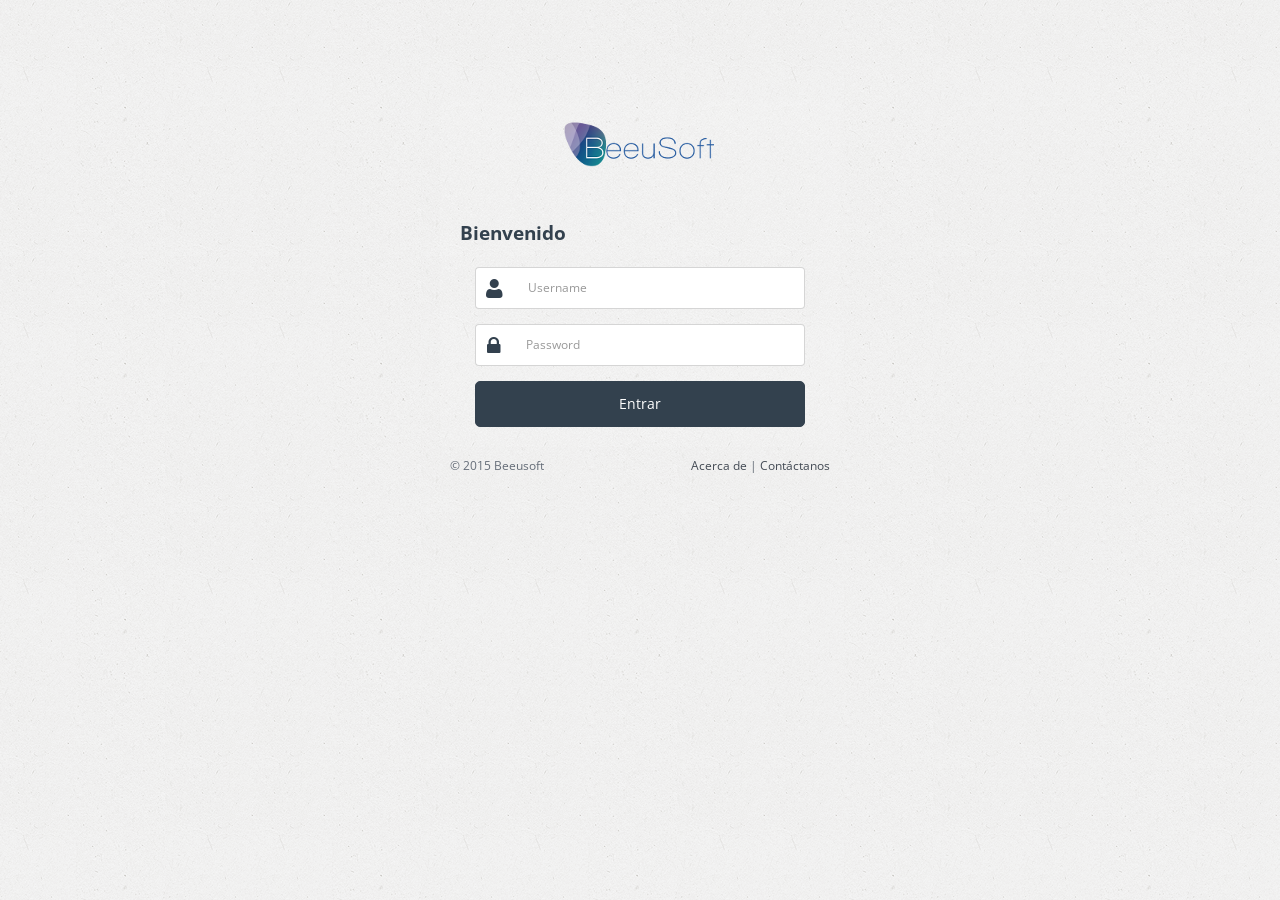
==== commit a3831f6f: "Cambios para segunda presentación" ====
--- a/index.html
+++ b/index.html
@@ -1,8 +1,8 @@
 <!DOCTYPE html>
-<html lang="en">
+<html lang="en" class="body-full-height">
     <head>        
         <!-- META SECTION -->
-        <title>Atlant - Responsive Bootstrap Admin Template</title>            
+        <title>Beeusoft - Desarrollando soluciones</title>            
         <meta http-equiv="Content-Type" content="text/html; charset=utf-8" />
         <meta http-equiv="X-UA-Compatible" content="IE=edge" />
         <meta name="viewport" content="width=device-width, initial-scale=1" />
@@ -15,771 +15,59 @@
         <!-- EOF CSS INCLUDE -->    
     </head>
     <body>
-        <!-- START PAGE CONTAINER -->
-        <div class="page-container">
+        
+        <div class="login-container login-v2">
             
-            <!-- START PAGE SIDEBAR -->
-            <div class="page-sidebar">
-                <!-- START X-NAVIGATION -->
-                <ul class="x-navigation">
-                    <li class="xn-logo">
-                        <a href="index.html">ATLANT</a>
-                        <a href="#" class="x-navigation-control"></a>
-                    </li>
-                    <li class="xn-profile">
-                        <a href="#" class="profile-mini">
-                            <img src="assets/images/users/avatar.jpg" alt="John Doe"/>
-                        </a>
-                        <div class="profile">
-                            <div class="profile-image">
-                                <img src="assets/images/users/avatar.jpg" alt="John Doe"/>
-                            </div>
-                            <div class="profile-data">
-                                <div class="profile-data-name">John Doe</div>
-                                <div class="profile-data-title">Web Developer/Designer</div>
-                            </div>
-                            <div class="profile-controls">
-                                <a href="pages-profile.html" class="profile-control-left"><span class="fa fa-info"></span></a>
-                                <a href="pages-messages.html" class="profile-control-right"><span class="fa fa-envelope"></span></a>
-                            </div>
-                        </div>                                                                        
-                    </li>
-                    <li class="xn-title">Navigation</li>
-                    <li class="active">
-                        <a href="index.html"><span class="fa fa-desktop"></span> <span class="xn-text">Dashboard</span></a>                        
-                    </li>                    
-                    <li class="xn-openable">
-                        <a href="#"><span class="fa fa-files-o"></span> <span class="xn-text">Pages</span></a>
-                        <ul>
-                            <li><a href="pages-gallery.html"><span class="fa fa-image"></span> Gallery</a></li>
-                            <li><a href="pages-invoice.html"><span class="fa fa-dollar"></span> Invoice</a></li>
-                            <li><a href="pages-edit-profile.html"><span class="fa fa-wrench"></span> Edit Profile</a></li>
-                            <li><a href="pages-profile.html"><span class="fa fa-user"></span> Profile</a></li>
-                            <li><a href="pages-address-book.html"><span class="fa fa-users"></span> Address Book</a></li>
-                            <li class="xn-openable">
-                                <a href="#"><span class="fa fa-clock-o"></span> Timeline</a>
-                                <ul>
-                                    <li><a href="pages-timeline.html"><span class="fa fa-align-center"></span> Default</a></li>
-                                    <li><a href="pages-timeline-simple.html"><span class="fa fa-align-justify"></span> Full Width</a></li>
-                                </ul>
-                            </li>
-                            <li class="xn-openable">
-                                <a href="#"><span class="fa fa-envelope"></span> Mailbox</a>
-                                <ul>
-                                    <li><a href="pages-mailbox-inbox.html"><span class="fa fa-inbox"></span> Inbox</a></li>
-                                    <li><a href="pages-mailbox-message.html"><span class="fa fa-file-text"></span> Message</a></li>
-                                    <li><a href="pages-mailbox-compose.html"><span class="fa fa-pencil"></span> Compose</a></li>
-                                </ul>
-                            </li>
-                            <li><a href="pages-messages.html"><span class="fa fa-comments"></span> Messages</a></li>
-                            <li><a href="pages-calendar.html"><span class="fa fa-calendar"></span> Calendar</a></li>
-                            <li><a href="pages-tasks.html"><span class="fa fa-edit"></span> Tasks</a></li>
-                            <li><a href="pages-content-table.html"><span class="fa fa-columns"></span> Content Table</a></li>
-                            <li><a href="pages-faq.html"><span class="fa fa-question-circle"></span> FAQ</a></li>
-                            <li><a href="pages-search.html"><span class="fa fa-search"></span> Search</a></li>
-                            <li class="xn-openable">
-                                <a href="#"><span class="fa fa-file"></span> Blog</a>
-                                
-                                <ul>                                    
-                                    <li><a href="pages-blog-list.html"><span class="fa fa-copy"></span> List of Posts</a></li>
-                                    <li><a href="pages-blog-post.html"><span class="fa fa-file-o"></span>Single Post</a></li>
-                                </ul>
-                            </li>
-                            <li><a href="pages-lock-screen.html"><span class="fa fa-lock"></span> Lock Screen</a></li>
-                            <li class="xn-openable">
-                                <a href="#"><span class="fa fa-sign-in"></span> Login</a>
-                                <ul>                                                                        
-                                    <li><a href="pages-login.html">Login v1</a></li>
-                                    <li><a href="pages-login-v2.html">Login v2</a></li>
-                                    <li><a href="pages-login-inside.html">Login v2 Inside</a></li>
-                                    <li><a href="pages-login-website.html">Website Login</a></li>
-                                    <li><a href="pages-login-website-light.html"> Website Login Light</a></li>
-                                </ul>
-                            </li>
-                            <li class="xn-openable">
-                                <a href="#"><span class="fa fa-plus"></span> Registration</a><div class="informer informer-danger">New!</div>
-                                <ul>                                                                        
-                                    <li><a href="pages-registration.html">Default</a></li>
-                                    <li><a href="pages-registration-login.html">With Login</a></li>                                    
-                                </ul>
-                            </li>
-                            <li><a href="pages-forgot-password.html"><span class="fa fa-question"></span> Forgot Password</a><div class="informer informer-danger">New!</div></li>                            
-                            <li class="xn-openable">
-                                <a href="#"><span class="fa fa-warning"></span> Error Pages</a>
-                                <ul>                                    
-                                    <li><a href="pages-error-404.html">Error 404 Sample 1</a></li>
-                                    <li><a href="pages-error-404-2.html">Error 404 Sample 2</a></li>
-                                    <li><a href="pages-error-500.html"> Error 500</a></li>
-                                </ul>
-                            </li>                            
-                        </ul>
-                    </li>
-                    <li class="xn-openable">
-                        <a href="#"><span class="fa fa-file-text-o"></span> <span class="xn-text">Layouts</span></a>
-                        <ul>
-                            <li><a href="layout-boxed.html">Boxed</a></li>
-                            <li><a href="layout-nav-toggled.html">Navigation Toggled</a></li>
-                            <li><a href="layout-nav-toggled-hover.html">Nav Toggled (Hover)</a></li>
-                            <li><a href="layout-nav-toggled-item-hover.html">Nav Toggled (Item Hover)</a></li>
-                            <li><a href="layout-nav-top.html">Navigation Top</a></li>
-                            <li><a href="layout-nav-right.html">Navigation Right</a></li>
-                            <li><a href="layout-nav-top-fixed.html">Top Navigation Fixed</a></li>
-                            <li><a href="layout-nav-custom.html">Custom Navigation</a></li>
-                            <li><a href="layout-nav-top-custom.html">Custom Top Navigation</a></li>
-                            <li><a href="layout-frame-left.html">Frame Left Column</a></li>
-                            <li><a href="layout-frame-right.html">Frame Right Column</a></li>
-                            <li><a href="layout-search-left.html">Search Left Side</a></li>
-                            <li><a href="layout-page-sidebar.html">Page Sidebar</a></li>
-                            <li><a href="layout-page-loading.html">Page Loading</a></li>
-                            <li><a href="layout-rtl.html">Layout RTL</a></li>
-                            <li><a href="layout-tabbed.html">Page Tabbed</a><div class="informer informer-danger">New!</div></li>
-                            <li><a href="layout-custom-header.html">Custom Header</a><div class="informer informer-danger">New!</div></li>
-                            <li><a href="layout-adaptive-panels.html">Adaptive Panels</a><div class="informer informer-danger">New!</div></li>                            
-                            <li><a href="blank.html">Blank Page</a></li>
-                        </ul>
-                    </li>
-                    <li class="xn-title">Components</li>
-                    <li class="xn-openable">
-                        <a href="#"><span class="fa fa-cogs"></span> <span class="xn-text">UI Kits</span></a>                        
-                        <ul>
-                            <li><a href="ui-widgets.html"><span class="fa fa-heart"></span> Widgets</a></li>                            
-                            <li><a href="ui-elements.html"><span class="fa fa-cogs"></span> Elements</a></li>
-                            <li><a href="ui-buttons.html"><span class="fa fa-square-o"></span> Buttons</a></li>                            
-                            <li><a href="ui-panels.html"><span class="fa fa-pencil-square-o"></span> Panels</a></li>
-                            <li><a href="ui-icons.html"><span class="fa fa-magic"></span> Icons</a><div class="informer informer-warning">+679</div></li>
-                            <li><a href="ui-typography.html"><span class="fa fa-pencil"></span> Typography</a></li>
-                            <li><a href="ui-portlet.html"><span class="fa fa-th"></span> Portlet</a></li>
-                            <li><a href="ui-sliders.html"><span class="fa fa-arrows-h"></span> Sliders</a></li>
-                            <li><a href="ui-alerts-popups.html"><span class="fa fa-warning"></span> Alerts & Popups</a></li>                            
-                            <li><a href="ui-lists.html"><span class="fa fa-list-ul"></span> Lists</a></li>
-                            <li><a href="ui-tour.html"><span class="fa fa-random"></span> Tour</a></li>
-                            <li><a href="ui-nestable.html"><span class="fa fa-sitemap"></span> Nestable List</a></li>
-                            <li><a href="ui-autocomplete.html"><span class="fa fa-search-plus"></span> Autocomplete</a></li>
-                            <li><a href="ui-slide-menu.html"><span class="fa fa-angle-right"></span> Slide Menu</a><div class="informer informer-danger">New!</div></li>
-                        </ul>
-                    </li>                    
-                    <li class="xn-openable">
-                        <a href="#"><span class="fa fa-pencil"></span> <span class="xn-text">Forms</span></a>
-                        <ul>
-                            <li class="xn-openable">
-                                <a href="form-layouts-two-column.html"><span class="fa fa-tasks"></span> Form Layouts</a>                                
-                                <ul>
-                                    <li><a href="form-layouts-one-column.html"><span class="fa fa-align-justify"></span> One Column</a></li>
-                                    <li><a href="form-layouts-two-column.html"><span class="fa fa-th-large"></span> Two Column</a></li>
-                                    <li><a href="form-layouts-tabbed.html"><span class="fa fa-table"></span> Tabbed</a></li>
-                                    <li><a href="form-layouts-separated.html"><span class="fa fa-th-list"></span> Separated Rows</a></li>
-                                </ul> 
-                            </li>
-                            <li><a href="form-elements.html"><span class="fa fa-file-text-o"></span> Elements</a></li>
-                            <li><a href="form-validation.html"><span class="fa fa-list-alt"></span> Validation</a></li>
-                            <li><a href="form-wizards.html"><span class="fa fa-arrow-right"></span> Wizards</a></li>
-                            <li><a href="form-editors.html"><span class="fa fa-text-width"></span> WYSIWYG Editors</a></li>
-                            <li><a href="form-file-handling.html"><span class="fa fa-floppy-o"></span> File Handling</a></li>
-                        </ul>
-                    </li>
-                    <li class="xn-openable">
-                        <a href="tables.html"><span class="fa fa-table"></span> <span class="xn-text">Tables</span></a>
-                        <ul>                            
-                            <li><a href="table-basic.html"><span class="fa fa-align-justify"></span> Basic</a></li>
-                            <li><a href="table-datatables.html"><span class="fa fa-sort-alpha-desc"></span> Data Tables</a></li>
-                            <li><a href="table-export.html"><span class="fa fa-download"></span> Export Tables</a></li>                            
-                        </ul>
-                    </li>
-                    <li class="xn-openable">
-                        <a href="#"><span class="fa fa-bar-chart-o"></span> <span class="xn-text">Charts</span></a>
-                        <ul>
-                            <li><a href="charts-morris.html">Morris</a></li>
-                            <li><a href="charts-nvd3.html">NVD3</a></li>
-                            <li><a href="charts-rickshaw.html">Rickshaw</a></li>
-                            <li><a href="charts-other.html">Other</a></li>
-                        </ul>
-                    </li>                    
-                    <li>
-                        <a href="maps.html"><span class="fa fa-map-marker"></span> <span class="xn-text">Maps</span></a>
-                    </li>                    
-                    <li class="xn-openable">
-                        <a href="#"><span class="fa fa-sitemap"></span> <span class="xn-text">Navigation Levels</span></a>
-                        <ul>                            
-                            <li class="xn-openable">
-                                <a href="#">Second Level</a>
-                                <ul>
-                                    <li class="xn-openable">
-                                        <a href="#">Third Level</a>
-                                        <ul>
-                                            <li class="xn-openable">
-                                                <a href="#">Fourth Level</a>
-                                                <ul>
-                                                    <li><a href="#">Fifth Level</a></li>
-                                                </ul>
-                                            </li>
-                                        </ul>
-                                    </li>
-                                </ul>
-                            </li>                            
-                        </ul>
-                    </li>
-                    
-                </ul>
-                <!-- END X-NAVIGATION -->
-            </div>
-            <!-- END PAGE SIDEBAR -->
-            
-            <!-- PAGE CONTENT -->
-            <div class="page-content">
-                
-                <!-- START X-NAVIGATION VERTICAL -->
-                <ul class="x-navigation x-navigation-horizontal x-navigation-panel">
-                    <!-- TOGGLE NAVIGATION -->
-                    <li class="xn-icon-button">
-                        <a href="#" class="x-navigation-minimize"><span class="fa fa-dedent"></span></a>
-                    </li>
-                    <!-- END TOGGLE NAVIGATION -->
-                    <!-- SEARCH -->
-                    <li class="xn-search">
-                        <form role="form">
-                            <input type="text" name="search" placeholder="Search..."/>
-                        </form>
-                    </li>   
-                    <!-- END SEARCH -->                    
-                    <!-- POWER OFF -->
-                    <li class="xn-icon-button pull-right last">
-                        <a href="#"><span class="fa fa-power-off"></span></a>
-                        <ul class="xn-drop-left animated zoomIn">
-                            <li><a href="pages-lock-screen.html"><span class="fa fa-lock"></span> Lock Screen</a></li>
-                            <li><a href="#" class="mb-control" data-box="#mb-signout"><span class="fa fa-sign-out"></span> Sign Out</a></li>
-                        </ul>                        
-                    </li> 
-                    <!-- END POWER OFF -->                    
-                    <!-- MESSAGES -->
-                    <li class="xn-icon-button pull-right">
-                        <a href="#"><span class="fa fa-comments"></span></a>
-                        <div class="informer informer-danger">4</div>
-                        <div class="panel panel-primary animated zoomIn xn-drop-left xn-panel-dragging">
-                            <div class="panel-heading">
-                                <h3 class="panel-title"><span class="fa fa-comments"></span> Messages</h3>                                
-                                <div class="pull-right">
-                                    <span class="label label-danger">4 new</span>
-                                </div>
-                            </div>
-                            <div class="panel-body list-group list-group-contacts scroll" style="height: 200px;">
-                                <a href="#" class="list-group-item">
-                                    <div class="list-group-status status-online"></div>
-                                    <img src="assets/images/users/user2.jpg" class="pull-left" alt="John Doe"/>
-                                    <span class="contacts-title">John Doe</span>
-                                    <p>Praesent placerat tellus id augue condimentum</p>
-                                </a>
-                                <a href="#" class="list-group-item">
-                                    <div class="list-group-status status-away"></div>
-                                    <img src="assets/images/users/user.jpg" class="pull-left" alt="Dmitry Ivaniuk"/>
-                                    <span class="contacts-title">Dmitry Ivaniuk</span>
-                                    <p>Donec risus sapien, sagittis et magna quis</p>
-                                </a>
-                                <a href="#" class="list-group-item">
-                                    <div class="list-group-status status-away"></div>
-                                    <img src="assets/images/users/user3.jpg" class="pull-left" alt="Nadia Ali"/>
-                                    <span class="contacts-title">Nadia Ali</span>
-                                    <p>Mauris vel eros ut nunc rhoncus cursus sed</p>
-                                </a>
-                                <a href="#" class="list-group-item">
-                                    <div class="list-group-status status-offline"></div>
-                                    <img src="assets/images/users/user6.jpg" class="pull-left" alt="Darth Vader"/>
-                                    <span class="contacts-title">Darth Vader</span>
-                                    <p>I want my money back!</p>
-                                </a>
-                            </div>     
-                            <div class="panel-footer text-center">
-                                <a href="pages-messages.html">Show all messages</a>
-                            </div>                            
-                        </div>                        
-                    </li>
-                    <!-- END MESSAGES -->
-                    <!-- TASKS -->
-                    <li class="xn-icon-button pull-right">
-                        <a href="#"><span class="fa fa-tasks"></span></a>
-                        <div class="informer informer-warning">3</div>
-                        <div class="panel panel-primary animated zoomIn xn-drop-left xn-panel-dragging">
-                            <div class="panel-heading">
-                                <h3 class="panel-title"><span class="fa fa-tasks"></span> Tasks</h3>                                
-                                <div class="pull-right">
-                                    <span class="label label-warning">3 active</span>
-                                </div>
-                            </div>
-                            <div class="panel-body list-group scroll" style="height: 200px;">                                
-                                <a class="list-group-item" href="#">
-                                    <strong>Phasellus augue arcu, elementum</strong>
-                                    <div class="progress progress-small progress-striped active">
-                                        <div class="progress-bar progress-bar-danger" role="progressbar" aria-valuenow="50" aria-valuemin="0" aria-valuemax="100" style="width: 50%;">50%</div>
-                                    </div>
-                                    <small class="text-muted">John Doe, 25 Sep 2015 / 50%</small>
-                                </a>
-                                <a class="list-group-item" href="#">
-                                    <strong>Aenean ac cursus</strong>
-                                    <div class="progress progress-small progress-striped active">
-                                        <div class="progress-bar progress-bar-warning" role="progressbar" aria-valuenow="80" aria-valuemin="0" aria-valuemax="100" style="width: 80%;">80%</div>
-                                    </div>
-                                    <small class="text-muted">Dmitry Ivaniuk, 24 Sep 2015 / 80%</small>
-                                </a>
-                                <a class="list-group-item" href="#">
-                                    <strong>Lorem ipsum dolor</strong>
-                                    <div class="progress progress-small progress-striped active">
-                                        <div class="progress-bar progress-bar-success" role="progressbar" aria-valuenow="95" aria-valuemin="0" aria-valuemax="100" style="width: 95%;">95%</div>
-                                    </div>
-                                    <small class="text-muted">John Doe, 23 Sep 2015 / 95%</small>
-                                </a>
-                                <a class="list-group-item" href="#">
-                                    <strong>Cras suscipit ac quam at tincidunt.</strong>
-                                    <div class="progress progress-small">
-                                        <div class="progress-bar" role="progressbar" aria-valuenow="100" aria-valuemin="0" aria-valuemax="100" style="width: 100%;">100%</div>
-                                    </div>
-                                    <small class="text-muted">John Doe, 21 Sep 2015 /</small><small class="text-success"> Done</small>
-                                </a>                                
-                            </div>     
-                            <div class="panel-footer text-center">
-                                <a href="pages-tasks.html">Show all tasks</a>
-                            </div>                            
-                        </div>                        
-                    </li>
-                    <!-- END TASKS -->
-                    <!-- LANG BAR -->
-                    <li class="xn-icon-button pull-right">
-                        <a href="#"><span class="flag flag-gb"></span></a>
-                        <ul class="xn-drop-left xn-drop-white animated zoomIn">
-                            <li><a href="#"><span class="flag flag-gb"></span> English</a></li>
-                            <li><a href="#"><span class="flag flag-de"></span> Deutsch</a></li>
-                            <li><a href="#"><span class="flag flag-cn"></span> Chinese</a></li>
-                        </ul>                        
-                    </li> 
-                    <!-- END LANG BAR -->
-                </ul>
-                <!-- END X-NAVIGATION VERTICAL -->                     
-
-                <!-- START BREADCRUMB -->
-                <ul class="breadcrumb">
-                    <li><a href="#">Home</a></li>                    
-                    <li class="active">Dashboard</li>
-                </ul>
-                <!-- END BREADCRUMB -->                       
-                
-                <!-- PAGE CONTENT WRAPPER -->
-                <div class="page-content-wrap">
-                    
-                    <!-- START WIDGETS -->                    
-                    <div class="row">
-                        <div class="col-md-3">
-                            
-                            <!-- START WIDGET SLIDER -->
-                            <div class="widget widget-default widget-carousel">
-                                <div class="owl-carousel" id="owl-example">
-                                    <div>                                    
-                                        <div class="widget-title">Total Visitors</div>                                                                        
-                                        <div class="widget-subtitle">27/08/2015 15:23</div>
-                                        <div class="widget-int">3,548</div>
-                                    </div>
-                                    <div>                                    
-                                        <div class="widget-title">Returned</div>
-                                        <div class="widget-subtitle">Visitors</div>
-                                        <div class="widget-int">1,695</div>
-                                    </div>
-                                    <div>                                    
-                                        <div class="widget-title">New</div>
-                                        <div class="widget-subtitle">Visitors</div>
-                                        <div class="widget-int">1,977</div>
-                                    </div>
-                                </div>                            
-                                <div class="widget-controls">                                
-                                    <a href="#" class="widget-control-right widget-remove" data-toggle="tooltip" data-placement="top" title="Remove Widget"><span class="fa fa-times"></span></a>
-                                </div>                             
-                            </div>         
-                            <!-- END WIDGET SLIDER -->
-                            
-                        </div>
-                        <div class="col-md-3">
-                            
-                            <!-- START WIDGET MESSAGES -->
-                            <div class="widget widget-default widget-item-icon" onclick="location.href='pages-messages.html';">
-                                <div class="widget-item-left">
-                                    <span class="fa fa-envelope"></span>
-                                </div>                             
-                                <div class="widget-data">
-                                    <div class="widget-int num-count">48</div>
-                                    <div class="widget-title">New messages</div>
-                                    <div class="widget-subtitle">In your mailbox</div>
-                                </div>      
-                                <div class="widget-controls">                                
-                                    <a href="#" class="widget-control-right widget-remove" data-toggle="tooltip" data-placement="top" title="Remove Widget"><span class="fa fa-times"></span></a>
-                                </div>
-                            </div>                            
-                            <!-- END WIDGET MESSAGES -->
-                            
-                        </div>
-                        <div class="col-md-3">
-                            
-                            <!-- START WIDGET REGISTRED -->
-                            <div class="widget widget-default widget-item-icon" onclick="location.href='pages-address-book.html';">
-                                <div class="widget-item-left">
+            <div class="login-box animated fadeInDown">
+                <div class="login-body">
+                    <div class="login-logo"></div>
+                    <div class="login-title"><strong>Bienvenido</strong></div>
+                    <form action="dashboard.html" class="form-horizontal" method="post">
+                    <div class="form-group">
+                        <div class="col-md-12">
+                            <div class="input-group">
+                                <div class="input-group-addon">
                                     <span class="fa fa-user"></span>
                                 </div>
-                                <div class="widget-data">
-                                    <div class="widget-int num-count">375</div>
-                                    <div class="widget-title">Registred users</div>
-                                    <div class="widget-subtitle">On your website</div>
-                                </div>
-                                <div class="widget-controls">                                
-                                    <a href="#" class="widget-control-right widget-remove" data-toggle="tooltip" data-placement="top" title="Remove Widget"><span class="fa fa-times"></span></a>
-                                </div>                            
-                            </div>                            
-                            <!-- END WIDGET REGISTRED -->
-                            
-                        </div>
-                        <div class="col-md-3">
-                            
-                            <!-- START WIDGET CLOCK -->
-                            <div class="widget widget-danger widget-padding-sm">
-                                <div class="widget-big-int plugin-clock">00:00</div>                            
-                                <div class="widget-subtitle plugin-date">Loading...</div>
-                                <div class="widget-controls">                                
-                                    <a href="#" class="widget-control-right widget-remove" data-toggle="tooltip" data-placement="left" title="Remove Widget"><span class="fa fa-times"></span></a>
-                                </div>                            
-                                <div class="widget-buttons widget-c3">
-                                    <div class="col">
-                                        <a href="#"><span class="fa fa-clock-o"></span></a>
-                                    </div>
-                                    <div class="col">
-                                        <a href="#"><span class="fa fa-bell"></span></a>
-                                    </div>
-                                    <div class="col">
-                                        <a href="#"><span class="fa fa-calendar"></span></a>
-                                    </div>
-                                </div>                            
-                            </div>                        
-                            <!-- END WIDGET CLOCK -->
-                            
+                                <input type="text" id="username" class="form-control" placeholder="Username"/>
+                            </div>
                         </div>
                     </div>
-                    <!-- END WIDGETS -->                    
-                    
-                    <div class="row">
-                        <div class="col-md-8">
-                            
-                            <!-- START SALES BLOCK -->
-                            <div class="panel panel-default">
-                                <div class="panel-heading">
-                                    <div class="panel-title-box">
-                                        <h3>Sales</h3>
-                                        <span>Sales activity by period you selected</span>
-                                    </div>                                     
-                                    <ul class="panel-controls panel-controls-title">                                        
-                                        <li>
-                                            <div id="reportrange" class="dtrange">                                            
-                                                <span></span><b class="caret"></b>
-                                            </div>                                     
-                                        </li>                                
-                                        <li><a href="#" class="panel-fullscreen rounded"><span class="fa fa-expand"></span></a></li>
-                                    </ul>                                    
-                                    
-                                </div>
-                                <div class="panel-body">                                    
-                                    <div class="row stacked">
-                                        <div class="col-md-4">                                            
-                                            <div class="progress-list">                                               
-                                                <div class="pull-left"><strong>In Queue</strong></div>
-                                                <div class="pull-right">75%</div>                                                
-                                                <div class="progress progress-small progress-striped active">
-                                                    <div class="progress-bar progress-bar-primary" role="progressbar" aria-valuenow="50" aria-valuemin="0" aria-valuemax="100" style="width: 75%;">75%</div>
-                                                </div>
-                                            </div>
-                                            <div class="progress-list">                                               
-                                                <div class="pull-left"><strong>Shipped Products</strong></div>
-                                                <div class="pull-right">450/500</div>                                                
-                                                <div class="progress progress-small progress-striped active">
-                                                    <div class="progress-bar progress-bar-primary" role="progressbar" aria-valuenow="50" aria-valuemin="0" aria-valuemax="100" style="width: 90%;">90%</div>
-                                                </div>
-                                            </div>
-                                            <div class="progress-list">                                               
-                                                <div class="pull-left"><strong class="text-danger">Returned Products</strong></div>
-                                                <div class="pull-right">25/500</div>                                                
-                                                <div class="progress progress-small progress-striped active">
-                                                    <div class="progress-bar progress-bar-danger" role="progressbar" aria-valuenow="50" aria-valuemin="0" aria-valuemax="100" style="width: 5%;">5%</div>
-                                                </div>
-                                            </div>
-                                            <div class="progress-list">                                               
-                                                <div class="pull-left"><strong class="text-warning">Progress Today</strong></div>
-                                                <div class="pull-right">75/150</div>                                                
-                                                <div class="progress progress-small progress-striped active">
-                                                    <div class="progress-bar progress-bar-warning" role="progressbar" aria-valuenow="50" aria-valuemin="0" aria-valuemax="100" style="width: 50%;">50%</div>
-                                                </div>
-                                            </div>
-                                            <p><span class="fa fa-warning"></span> Data update in end of each hour. You can update it manual by pressign update button</p>
-                                        </div>
-                                        <div class="col-md-8">
-                                            <div id="dashboard-map-seles" style="width: 100%; height: 200px"></div>
-                                        </div>
-                                    </div>                                    
-                                </div>
+                    <div class="form-group">
+                        <div class="col-md-12">
+                            <div class="input-group">
+                                <div class="input-group-addon">
+                                    <span class="fa fa-lock"></span>
+                                </div>                                
+                                <input type="password" id="password" class="form-control" placeholder="Password"/>
                             </div>
-                            <!-- END SALES BLOCK -->
-                            
-                        </div>
-                        <div class="col-md-4">
-                            
-                            <!-- START PROJECTS BLOCK -->
-                            <div class="panel panel-default">
-                                <div class="panel-heading">
-                                    <div class="panel-title-box">
-                                        <h3>Projects</h3>
-                                        <span>Projects activity</span>
-                                    </div>                                    
-                                    <ul class="panel-controls" style="margin-top: 2px;">
-                                        <li><a href="#" class="panel-fullscreen"><span class="fa fa-expand"></span></a></li>
-                                        <li><a href="#" class="panel-refresh"><span class="fa fa-refresh"></span></a></li>
-                                        <li class="dropdown">
-                                            <a href="#" class="dropdown-toggle" data-toggle="dropdown"><span class="fa fa-cog"></span></a>                                        
-                                            <ul class="dropdown-menu">
-                                                <li><a href="#" class="panel-collapse"><span class="fa fa-angle-down"></span> Collapse</a></li>
-                                                <li><a href="#" class="panel-remove"><span class="fa fa-times"></span> Remove</a></li>
-                                            </ul>                                        
-                                        </li>                                        
-                                    </ul>
-                                </div>
-                                <div class="panel-body panel-body-table">
-                                    
-                                    <div class="table-responsive">
-                                        <table class="table table-bordered table-striped">
-                                            <thead>
-                                                <tr>
-                                                    <th width="50%">Project</th>
-                                                    <th width="20%">Status</th>
-                                                    <th width="30%">Activity</th>
-                                                </tr>
-                                            </thead>
-                                            <tbody>
-                                                <tr>
-                                                    <td><strong>Atlant</strong></td>
-                                                    <td><span class="label label-danger">Developing</span></td>
-                                                    <td>
-                                                        <div class="progress progress-small progress-striped active">
-                                                            <div class="progress-bar progress-bar-danger" role="progressbar" aria-valuenow="50" aria-valuemin="0" aria-valuemax="100" style="width: 85%;">85%</div>
-                                                        </div>
-                                                    </td>
-                                                </tr>
-                                                <tr>
-                                                    <td><strong>Gemini</strong></td>
-                                                    <td><span class="label label-warning">Updating</span></td>
-                                                    <td>
-                                                        <div class="progress progress-small progress-striped active">
-                                                            <div class="progress-bar progress-bar-warning" role="progressbar" aria-valuenow="50" aria-valuemin="0" aria-valuemax="100" style="width: 40%;">40%</div>
-                                                        </div>
-                                                    </td>
-                                                </tr>                                                
-                                                <tr>
-                                                    <td><strong>Taurus</strong></td>
-                                                    <td><span class="label label-warning">Updating</span></td>
-                                                    <td>
-                                                        <div class="progress progress-small progress-striped active">
-                                                            <div class="progress-bar progress-bar-warning" role="progressbar" aria-valuenow="50" aria-valuemin="0" aria-valuemax="100" style="width: 72%;">72%</div>
-                                                        </div>
-                                                    </td>
-                                                </tr>
-                                                <tr>
-                                                    <td><strong>Leo</strong></td>
-                                                    <td><span class="label label-success">Support</span></td>
-                                                    <td>
-                                                        <div class="progress progress-small progress-striped active">
-                                                            <div class="progress-bar progress-bar-success" role="progressbar" aria-valuenow="50" aria-valuemin="0" aria-valuemax="100" style="width: 100%;">100%</div>
-                                                        </div>
-                                                    </td>
-                                                </tr>
-                                                <tr>
-                                                    <td><strong>Virgo</strong></td>
-                                                    <td><span class="label label-success">Support</span></td>
-                                                    <td>
-                                                        <div class="progress progress-small progress-striped active">
-                                                            <div class="progress-bar progress-bar-success" role="progressbar" aria-valuenow="50" aria-valuemin="0" aria-valuemax="100" style="width: 100%;">100%</div>
-                                                        </div>
-                                                    </td>
-                                                </tr>                                                
-                                                <tr>
-                                                    <td><strong>Aquarius</strong></td>
-                                                    <td><span class="label label-success">Support</span></td>
-                                                    <td>
-                                                        <div class="progress progress-small progress-striped active">
-                                                            <div class="progress-bar progress-bar-success" role="progressbar" aria-valuenow="50" aria-valuemin="0" aria-valuemax="100" style="width: 100%;">100%</div>
-                                                        </div>
-                                                    </td>
-                                                </tr>
-                                            </tbody>
-                                        </table>
-                                    </div>
-                                    
-                                </div>
-                            </div>
-                            <!-- END PROJECTS BLOCK -->
-                            
                         </div>
                     </div>
-                    
-                    <div class="row">
-                        <div class="col-md-4">
-                            
-                            <!-- START SALES & EVENTS BLOCK -->
-                            <div class="panel panel-default">
-                                <div class="panel-heading">
-                                    <div class="panel-title-box">
-                                        <h3>Sales & Event</h3>
-                                        <span>Event "Purchase Button"</span>
-                                    </div>
-                                    <ul class="panel-controls" style="margin-top: 2px;">
-                                        <li><a href="#" class="panel-fullscreen"><span class="fa fa-expand"></span></a></li>
-                                        <li><a href="#" class="panel-refresh"><span class="fa fa-refresh"></span></a></li>
-                                        <li class="dropdown">
-                                            <a href="#" class="dropdown-toggle" data-toggle="dropdown"><span class="fa fa-cog"></span></a>                                        
-                                            <ul class="dropdown-menu">
-                                                <li><a href="#" class="panel-collapse"><span class="fa fa-angle-down"></span> Collapse</a></li>
-                                                <li><a href="#" class="panel-remove"><span class="fa fa-times"></span> Remove</a></li>
-                                            </ul>                                        
-                                        </li>                                        
-                                    </ul>
-                                </div>
-                                <div class="panel-body padding-0">
-                                    <div class="chart-holder" id="dashboard-line-1" style="height: 200px;"></div>
-                                </div>
-                            </div>
-                            <!-- END SALES & EVENTS BLOCK -->
-                            
-                        </div>
-                        <div class="col-md-4">
-                            
-                            <!-- START USERS ACTIVITY BLOCK -->
-                            <div class="panel panel-default">
-                                <div class="panel-heading">
-                                    <div class="panel-title-box">
-                                        <h3>Users Activity</h3>
-                                        <span>Users vs returning</span>
-                                    </div>                                    
-                                    <ul class="panel-controls" style="margin-top: 2px;">
-                                        <li><a href="#" class="panel-fullscreen"><span class="fa fa-expand"></span></a></li>
-                                        <li><a href="#" class="panel-refresh"><span class="fa fa-refresh"></span></a></li>
-                                        <li class="dropdown">
-                                            <a href="#" class="dropdown-toggle" data-toggle="dropdown"><span class="fa fa-cog"></span></a>                                        
-                                            <ul class="dropdown-menu">
-                                                <li><a href="#" class="panel-collapse"><span class="fa fa-angle-down"></span> Collapse</a></li>
-                                                <li><a href="#" class="panel-remove"><span class="fa fa-times"></span> Remove</a></li>
-                                            </ul>                                        
-                                        </li>                                        
-                                    </ul>                                    
-                                </div>                                
-                                <div class="panel-body padding-0">
-                                    <div class="chart-holder" id="dashboard-bar-1" style="height: 200px;"></div>
-                                </div>                                    
-                            </div>
-                            <!-- END USERS ACTIVITY BLOCK -->
-                            
-                        </div>
-                        <div class="col-md-4">
-                            
-                            <!-- START VISITORS BLOCK -->
-                            <div class="panel panel-default">
-                                <div class="panel-heading">
-                                    <div class="panel-title-box">
-                                        <h3>Visitors</h3>
-                                        <span>Visitors (last month)</span>
-                                    </div>
-                                    <ul class="panel-controls" style="margin-top: 2px;">
-                                        <li><a href="#" class="panel-fullscreen"><span class="fa fa-expand"></span></a></li>
-                                        <li><a href="#" class="panel-refresh"><span class="fa fa-refresh"></span></a></li>
-                                        <li class="dropdown">
-                                            <a href="#" class="dropdown-toggle" data-toggle="dropdown"><span class="fa fa-cog"></span></a>                                        
-                                            <ul class="dropdown-menu">
-                                                <li><a href="#" class="panel-collapse"><span class="fa fa-angle-down"></span> Collapse</a></li>
-                                                <li><a href="#" class="panel-remove"><span class="fa fa-times"></span> Remove</a></li>
-                                            </ul>                                        
-                                        </li>                                        
-                                    </ul>
-                                </div>
-                                <div class="panel-body padding-0">
-                                    <div class="chart-holder" id="dashboard-donut-1" style="height: 200px;"></div>
-                                </div>
-                            </div>
-                            <!-- END VISITORS BLOCK -->
-                            
+                    <div class="form-group">
+                        <div class="col-md-12">
+                            <button type="button" class="btn btn-primary btn-lg btn-block" id="enter">Entrar</button>
                         </div>
                     </div>
-                    
-                    <!-- START DASHBOARD CHART -->
-                    <div class="block-full-width">
-                        <div id="dashboard-chart" style="height: 250px; width: 100%; float: left;"></div>
-                        <div class="chart-legend">
-                            <div id="dashboard-legend"></div>
-                        </div>                                                
-                    </div>                    
-                    <!-- END DASHBOARD CHART -->
-                    
+                    </form>
                 </div>
-                <!-- END PAGE CONTENT WRAPPER -->                                
-            </div>            
-            <!-- END PAGE CONTENT -->
-        </div>
-        <!-- END PAGE CONTAINER -->
-
-        <!-- MESSAGE BOX-->
-        <div class="message-box animated fadeIn" data-sound="alert" id="mb-signout">
-            <div class="mb-container">
-                <div class="mb-middle">
-                    <div class="mb-title"><span class="fa fa-sign-out"></span> Log <strong>Out</strong> ?</div>
-                    <div class="mb-content">
-                        <p>Are you sure you want to log out?</p>                    
-                        <p>Press No if youwant to continue work. Press Yes to logout current user.</p>
+                <div class="login-footer">
+                    <div class="pull-left">
+                        &copy; 2015 Beeusoft
                     </div>
-                    <div class="mb-footer">
-                        <div class="pull-right">
-                            <a href="pages-login.html" class="btn btn-success btn-lg">Yes</a>
-                            <button class="btn btn-default btn-lg mb-control-close">No</button>
-                        </div>
+                    <div class="pull-right">
+                        <a href="#">Acerca de</a> |
+                        <a href="#">Cont&aacute;ctanos</a>
                     </div>
                 </div>
             </div>
+            
         </div>
-        <!-- END MESSAGE BOX-->
+        <script type="text/javascript" src="js/plugins/jquery/jquery.min.js"></script>
+        <script type='text/javascript' src='js/plugins/noty/jquery.noty.js'></script>
+        <script type='text/javascript' src='js/plugins/noty/layouts/topCenter.js'></script>
 
-        <!-- START PRELOADS -->
-        <audio id="audio-alert" src="audio/alert.mp3" preload="auto"></audio>
-        <audio id="audio-fail" src="audio/fail.mp3" preload="auto"></audio>
-        <!-- END PRELOADS -->                  
-        
-    <!-- START SCRIPTS -->
-        <!-- START PLUGINS -->
-        <script type="text/javascript" src="js/plugins/jquery/jquery.min.js"></script>
-        <script type="text/javascript" src="js/plugins/jquery/jquery-ui.min.js"></script>
-        <script type="text/javascript" src="js/plugins/bootstrap/bootstrap.min.js"></script>        
-        <!-- END PLUGINS -->
+        <script type="text/javascript" src="js/certsms.js"></script>
 
-        <!-- START THIS PAGE PLUGINS-->        
-        <script type='text/javascript' src='js/plugins/icheck/icheck.min.js'></script>        
-        <script type="text/javascript" src="js/plugins/mcustomscrollbar/jquery.mCustomScrollbar.min.js"></script>
-        <script type="text/javascript" src="js/plugins/scrolltotop/scrolltopcontrol.js"></script>
-        
-        <script type="text/javascript" src="js/plugins/morris/raphael-min.js"></script>
-        <script type="text/javascript" src="js/plugins/morris/morris.min.js"></script>       
-        <script type="text/javascript" src="js/plugins/rickshaw/d3.v3.js"></script>
-        <script type="text/javascript" src="js/plugins/rickshaw/rickshaw.min.js"></script>
-        <script type='text/javascript' src='js/plugins/jvectormap/jquery-jvectormap-1.2.2.min.js'></script>
-        <script type='text/javascript' src='js/plugins/jvectormap/jquery-jvectormap-world-mill-en.js'></script>                
-        <script type='text/javascript' src='js/plugins/bootstrap/bootstrap-datepicker.js'></script>                
-        <script type="text/javascript" src="js/plugins/owl/owl.carousel.min.js"></script>                 
-        
-        <script type="text/javascript" src="js/plugins/moment.min.js"></script>
-        <script type="text/javascript" src="js/plugins/daterangepicker/daterangepicker.js"></script>
-        <!-- END THIS PAGE PLUGINS-->        
-
-        <!-- START TEMPLATE -->
-        <script type="text/javascript" src="js/settings.js"></script>
-        
-        <script type="text/javascript" src="js/plugins.js"></script>        
-        <script type="text/javascript" src="js/actions.js"></script>
-        
-        <script type="text/javascript" src="js/demo_dashboard.js"></script>
-        <!-- END TEMPLATE -->
-    <!-- END SCRIPTS -->         
     </body>
 </html>
 
